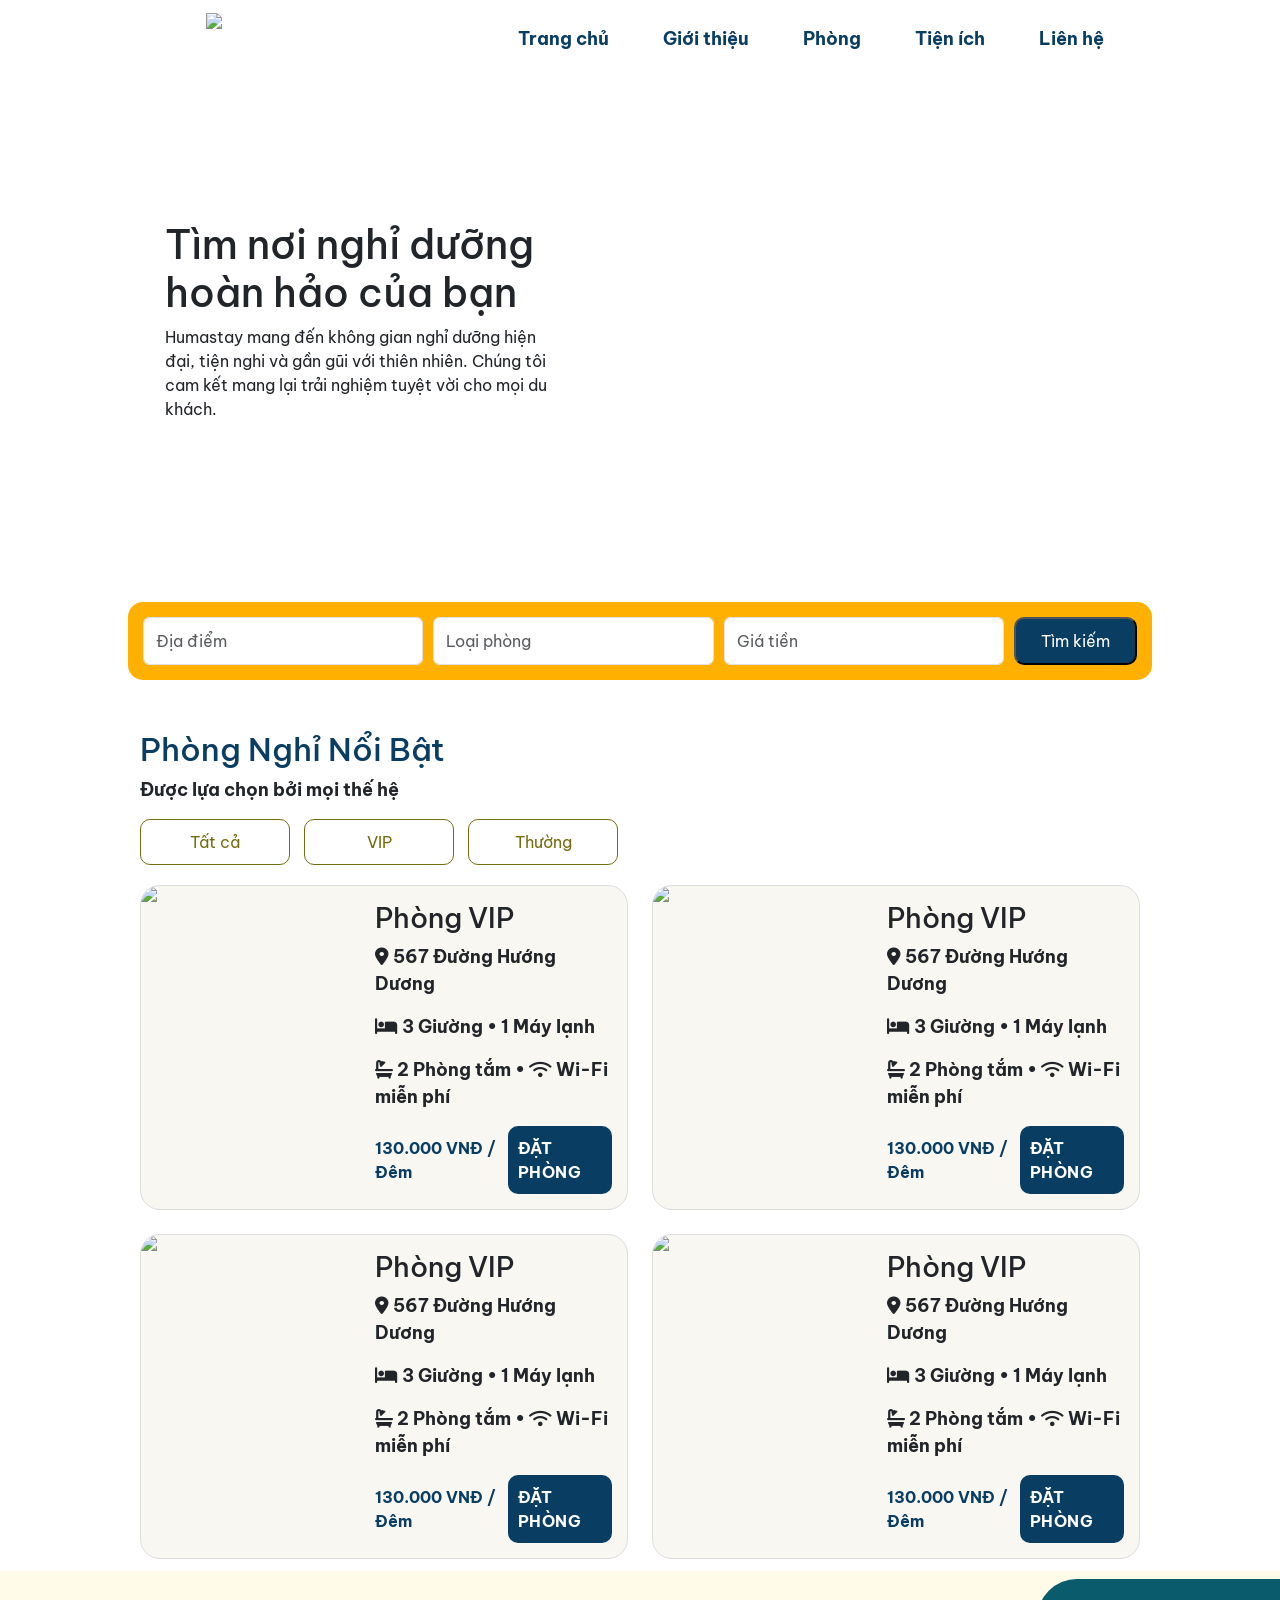
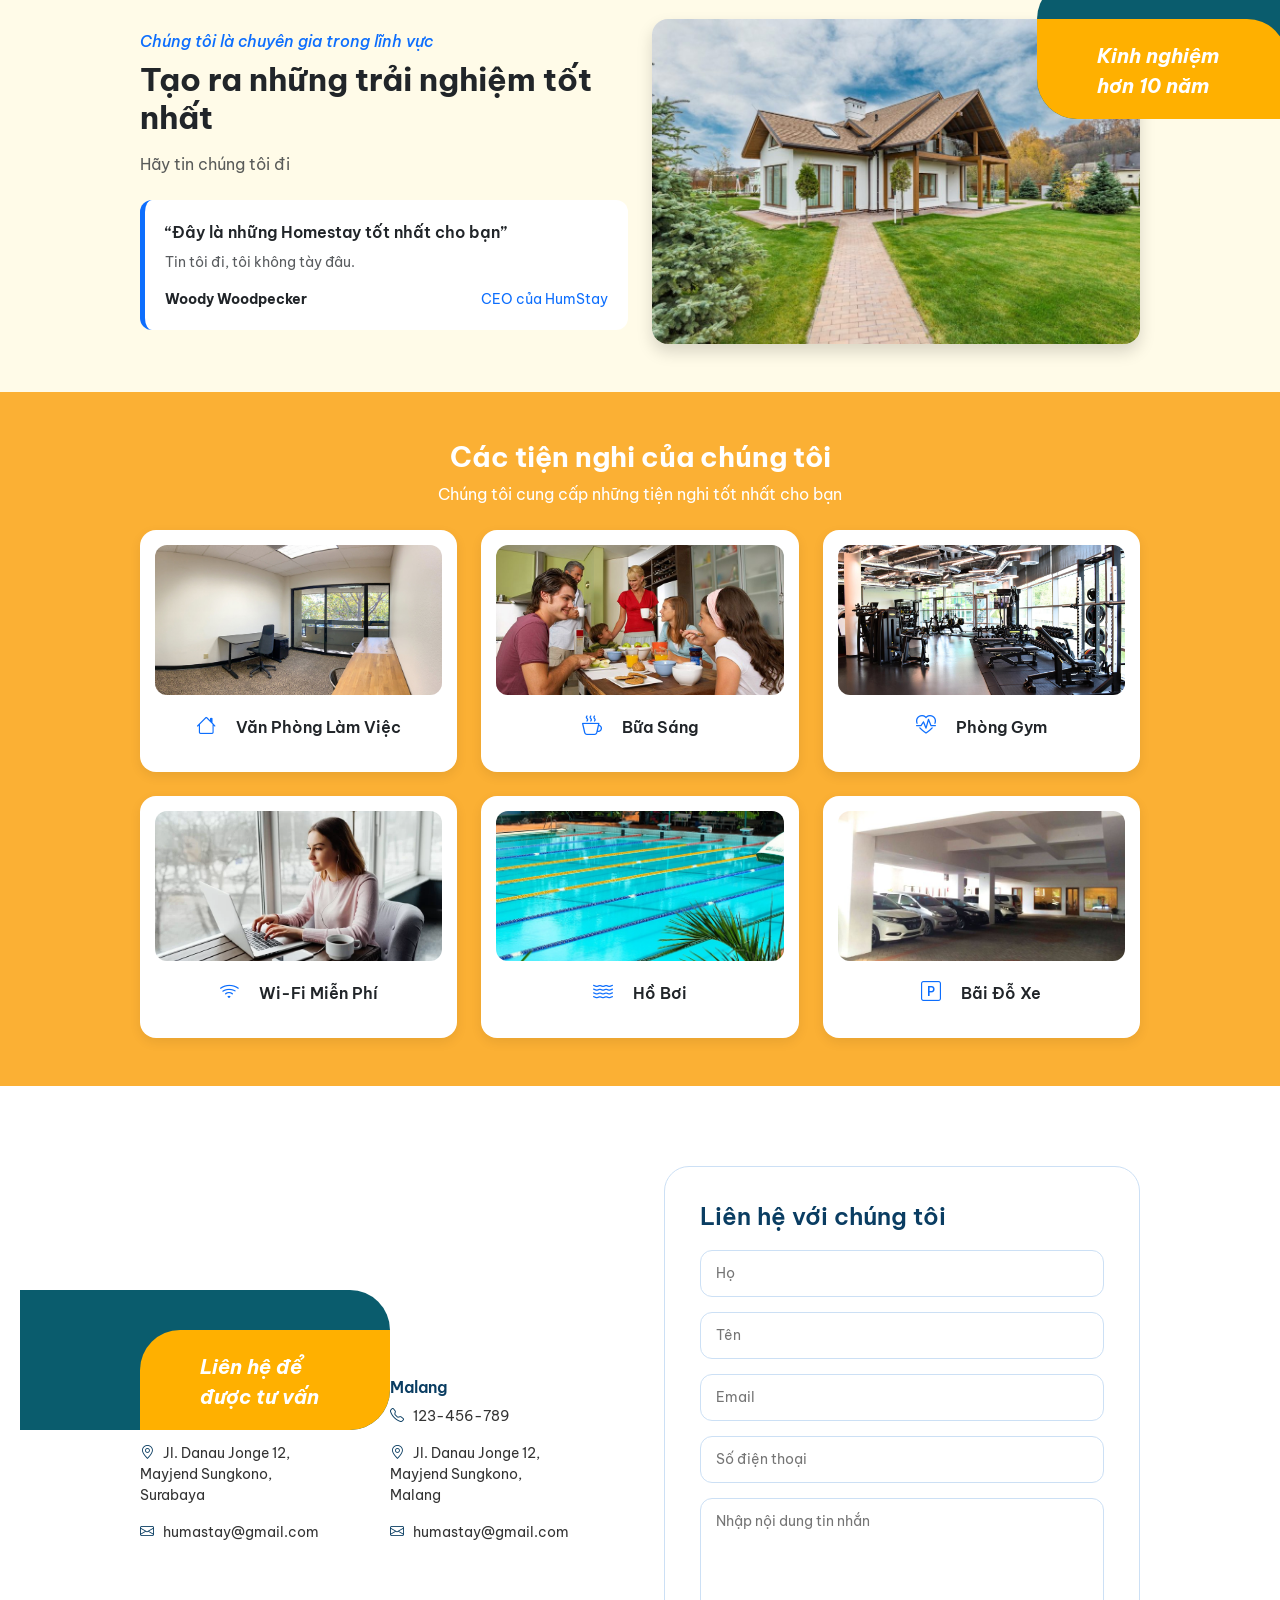
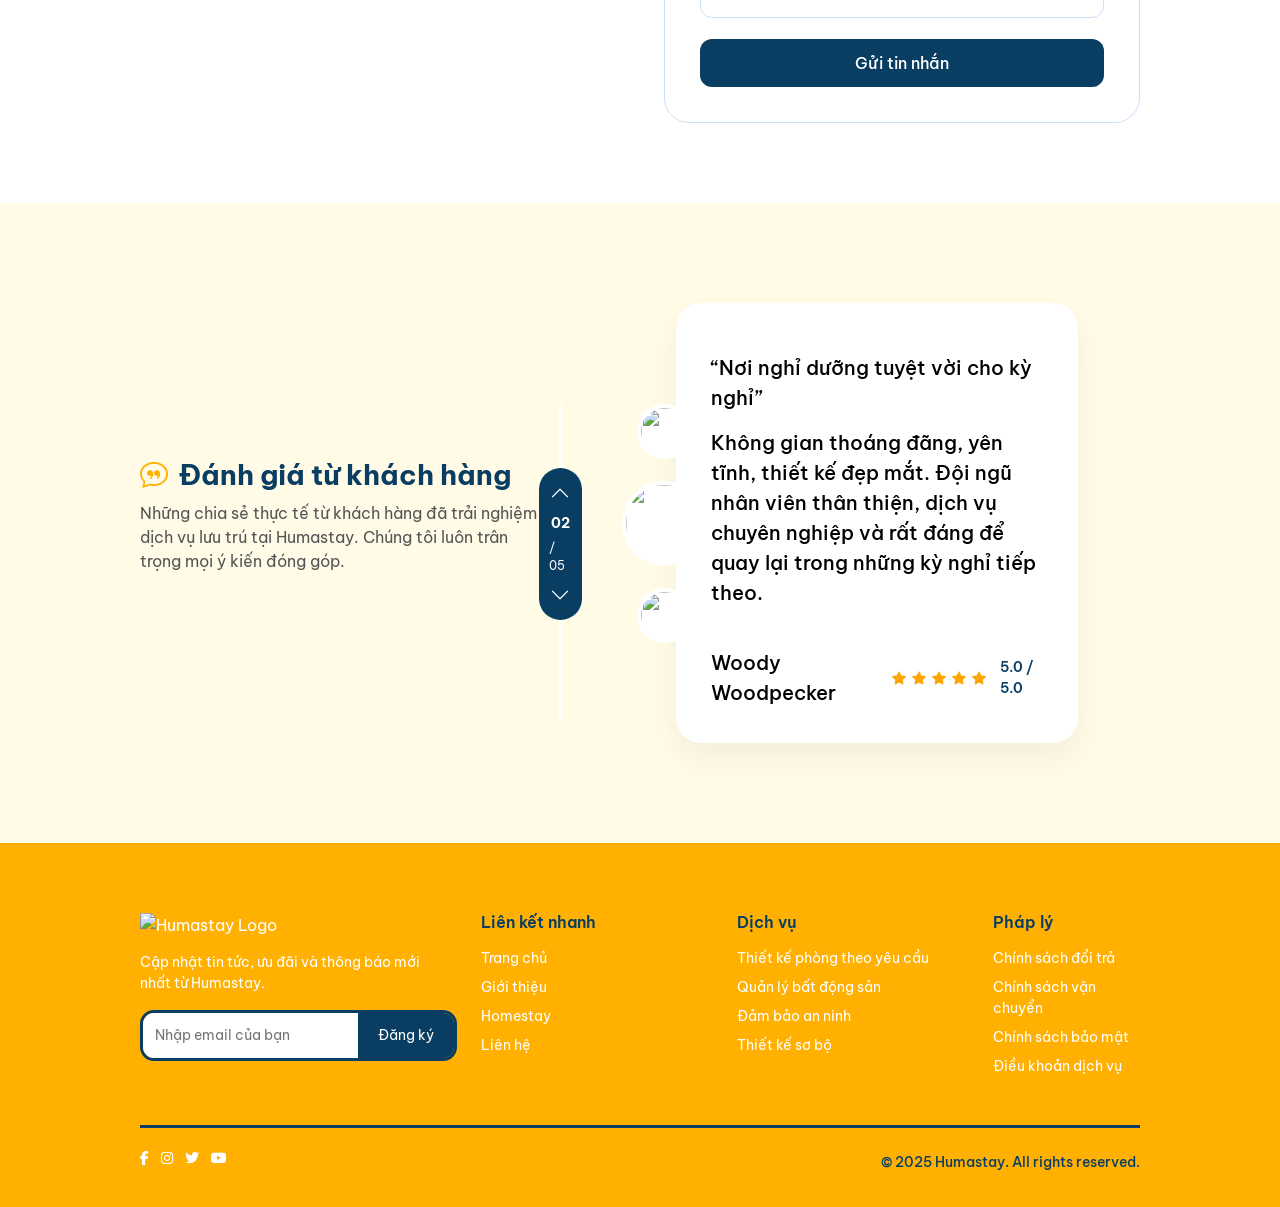
==== index.html @ bc32ffc6 "push" ====
<!DOCTYPE html>
<html lang="en">
<head>
    <meta charset="UTF-8">
    <meta name="viewport" content="width=device-width, initial-scale=1.0">
    <link rel="stylesheet" href="../CSS/bootstrap.min.css">
    <link rel="stylesheet" href="../CSS/style.css">
    <link rel="preconnect" href="https://fonts.googleapis.com">
    <link rel="preconnect" href="https://fonts.gstatic.com" crossorigin>
    <link href="https://fonts.googleapis.com/css2?family=Be+Vietnam+Pro:ital,wght@0,100;0,200;0,300;0,400;0,500;0,600;0,700;0,800;0,900;1,100;1,200;1,300;1,400;1,500;1,600;1,700;1,800;1,900&display=swap" rel="stylesheet">
    <link href="https://cdn.jsdelivr.net/npm/bootstrap-icons/font/bootstrap-icons.css" rel="stylesheet">
    <link rel="stylesheet" href="https://cdnjs.cloudflare.com/ajax/libs/font-awesome/6.5.1/css/all.min.css">
    <title>Humastay</title>
</head>
<body>
        <div class="container-fluid p-0">

        <header class="head">

            <nav class="navbar navbar-expand-lg custom-navbar">
                <div class="container px-5">
                    <a class="navbar-brand d-flex align-items-center gap-2" href="#">
                        <img src="../img/Logo.png" height="50">
                        <span class="brand-text fw-bold text-primary"></span>
                    </a>

                    <button class="navbar-toggler" data-bs-toggle="collapse" data-bs-target="#menu">
                        <span class="navbar-toggler-icon"></span>
                    </button>

                    <div class="collapse navbar-collapse justify-content-end" id="menu">
                        <ul class="navbar-nav gap-4">
                            <li><a href="">Trang chủ</a></li>
                            <li><a href="../HTML/gioithieu.html">Giới thiệu</a></li>
                            <li><a href="../HTML/Phong.html">Phòng</a></li>
                            <li><a href="../HTML/facilities.html">Tiện ích</a></li>
                            <li><a href="../HTML/lienhe.html">Liên hệ</a></li>
                        </ul>
                    </div>
                </div>
            </nav>

            <div class="container header-content">
                <div class="header-box">
                    <h1>Tìm nơi nghỉ dưỡng hoàn hảo của bạn</h1>
                    <p>
                        Humastay mang đến không gian nghỉ dưỡng hiện đại, tiện nghi và gần gũi với thiên nhiên.
                        Chúng tôi cam kết mang lại trải nghiệm tuyệt vời cho mọi du khách.
                    </p>
                </div>
            </div>
            <div class="searchwrapper">
                <div class="searchbar">
                    <input type="text" placeholder="Địa điểm" class="form-control">
                    <input type="text" placeholder="Loại phòng" class="form-control">
                    <input type="text" placeholder="Giá tiền" class="form-control">
                    <button class="btn-search">Tìm kiếm</button>
                </div>
            </div>

        </header>
        <section class="hitsroom container">

            <h2>Phòng Nghỉ Nổi Bật</h2>
            <p>Được lựa chọn bởi mọi thế hệ</p>

            <div class="roomfilter">
                <a class="active" href="#">Tất cả</a>
                <a href="#">VIP</a>
                <a href="#">Thường</a>
            </div>

            <div class="row g-4">

                <div class="col-md-6">
                    <div class="roomcard">
                        <img src="../img/phong.jpg">
                        <div class="roominfo">
                            <h3>Phòng VIP</h3>
                            <p><i class="fa-solid fa-location-dot"></i> 567 Đường Hướng Dương</p>
                            <p><i class="fa-solid fa-bed"></i> 3 Giường • 1 Máy lạnh</p>
                            <p><i class="fa-solid fa-bath"></i> 2 Phòng tắm • <i class="fa-solid fa-wifi"></i> Wi-Fi miễn phí</p>
                            <div class="price-row">
                                <span class="room-price">130.000 VNĐ / Đêm</span>
                                <a href="./HTML/login.html" class="book-text">ĐẶT PHÒNG</a>
                            </div>
                        </div>
                    </div>
                </div>
                <div class="col-md-6">
                    <div class="roomcard">
                        <img src="../img/phong.jpg">
                        <div class="roominfo">
                            <h3>Phòng VIP</h3>
                            <p><i class="fa-solid fa-location-dot"></i> 567 Đường Hướng Dương</p>
                            <p><i class="fa-solid fa-bed"></i> 3 Giường • 1 Máy lạnh</p>
                            <p><i class="fa-solid fa-bath"></i> 2 Phòng tắm • <i class="fa-solid fa-wifi"></i> Wi-Fi miễn phí</p>
                            <div class="price-row">
                                <span class="room-price">130.000 VNĐ / Đêm</span>
                                <a href="./HTML/login.html" class="book-text">ĐẶT PHÒNG</a>
                            </div>
                        </div>
                    </div>
                </div>
                <div class="col-md-6">
                    <div class="roomcard">
                        <img src="../img/phong.jpg">
                        <div class="roominfo">
                            <h3>Phòng VIP</h3>
                            <p><i class="fa-solid fa-location-dot"></i> 567 Đường Hướng Dương</p>
                            <p><i class="fa-solid fa-bed"></i> 3 Giường • 1 Máy lạnh</p>
                            <p><i class="fa-solid fa-bath"></i> 2 Phòng tắm • <i class="fa-solid fa-wifi"></i> Wi-Fi miễn phí</p>
                            <div class="price-row">
                                <span class="room-price">130.000 VNĐ / Đêm</span>
                                <a href="./HTML/login.html" class="book-text">ĐẶT PHÒNG</a>
                            </div>
                        </div>
                    </div>
                </div>
                <div class="col-md-6">
                    <div class="roomcard">
                        <img src="../img/phong.jpg">
                        <div class="roominfo">
                            <h3>Phòng VIP</h3>
                            <p><i class="fa-solid fa-location-dot"></i> 567 Đường Hướng Dương</p>
                            <p><i class="fa-solid fa-bed"></i> 3 Giường • 1 Máy lạnh</p>
                            <p><i class="fa-solid fa-bath"></i> 2 Phòng tắm • <i class="fa-solid fa-wifi"></i> Wi-Fi miễn phí</p>
                            <div class="price-row">
                                <span class="room-price">130.000 VNĐ / Đêm</span>
                                <a href="./HTML/login.html" class="book-text">ĐẶT PHÒNG</a>
                            </div>
                        </div>
                    </div>
                </div>

            </div>
        </section>

    </div>

<section class="expert-section py-5">
    <div class="container">
        <div class="row align-items-center">

            <div class="col-lg-6">
                <h6 class="text-primary fst-italic">Chúng tôi là chuyên gia trong lĩnh vực</h6>
                <h2 class="fw-bold mb-3">Tạo ra những trải nghiệm tốt nhất</h2>
      <p class="text-muted">
Hãy tin chúng tôi đi      </p>

      <div class="quote-box mt-4">
        <p class="fw-semibold mb-2">“Đây là những Homestay tốt nhất cho bạn”</p>
        <p class="text-muted small">
Tin tôi đi, tôi không tày đâu.        </p>
        <div class="d-flex justify-content-between mt-3 small">
          <span class="fw-bold">Woody Woodpecker</span>
          <span class="text-primary">CEO của HumStay</span>
        </div>
      </div>
    </div>

    <div class="col-lg-6 position-relative mt-4 mt-lg-0">
        <div class="tag-wrap">
                            <div class="tag-back-right"></div>
                            <div class="tag-front-right">
                                Kinh nghiệm hơn 10 năm
                            </div>
                        </div>
      <img
        src="../IMG/expert_house.jpg"
        class="img-fluid rounded-4 shadow"
        alt="House"
      >
    </div>

  </div>
</section>

<section class="facilities-section py-5">
  <div class="container">
    <div class="text-center text-white mb-4">
      <h3 class="fw-bold">Các tiện nghi của chúng tôi</h3>
      <p class="mb-0">Chúng tôi cung cấp những tiện nghi tốt nhất cho bạn</p>
    </div>

    <div class="row g-4">
      
      <div class="col-md-4">
        <div class="facility-card">
          <img src="../IMG/private_office.jpg">
          <p class="mt-3 fw-semibold">
            <i class="bi bi-house facility-icon" style="margin-right: 16px;"></i>
            Văn Phòng Làm Việc
          </p>
        </div>
      </div>

      <div class="col-md-4">
        <div class="facility-card">
          <img src="../IMG/breakfast.jpg">
          <p class="mt-3 fw-semibold">
            <i class="bi bi-cup-hot facility-icon" style="margin-right: 16px;"></i>
            Bữa Sáng
          </p>
        </div>
      </div>

      <div class="col-md-4">
        <div class="facility-card">
          <img src="../IMG/gym.jpg">
          <p class="mt-3 fw-semibold">
            <i class="bi bi-heart-pulse facility-icon" style="margin-right: 16px;"></i>
            Phòng Gym
          </p>
        </div>
      </div>

      <div class="col-md-4">
        <div class="facility-card">
          <img src="../IMG/wifi.png">
          <p class="mt-3 fw-semibold">
            <i class="bi bi-wifi facility-icon" style="margin-right: 16px;"></i>
            Wi-Fi Miễn Phí
          </p>
        </div>
      </div>

      <div class="col-md-4">
        <div class="facility-card">
          <img src="../IMG/swimming_pool.jpg">
          <p class="mt-3 fw-semibold">
            <i class="bi bi-water facility-icon" style="margin-right: 16px;"></i>
            Hồ Bơi
          </p>
        </div>
      </div>

      <div class="col-md-4">
        <div class="facility-card">
          <img src="../IMG/parking_area.jpg">
          <p class="mt-3 fw-semibold">
            <i class="bi bi-p-square facility-icon" style="margin-right: 16px;"></i>
            Bãi Đỗ Xe
          </p>
        </div>
      </div>

    </div>
  </div>
</section>

    <section class="contact">
        <div class="container">
            <div class="row g-5 align-items-center">

                <div class="col-md-6">
                    <div class="img-box">
                        <div class="tag-wrap">
                            <div class="tag-back-left"></div>
                            <div class="tag-front-left">
                                Liên hệ để được tư vấn
                            </div>
                        </div>

                        <img src="../img/homestay.jpg">
                    </div>

                    <div class="row mt-4 info">
                        <div class="col-6">
                            <h6>Surabaya</h6>
                            <p><i class="bi bi-telephone"></i> 123-456-789</p>
                            <p>
                                <i class="bi bi-geo-alt"></i>
                                Jl. Danau Jonge 12,<br>
                                Mayjend Sungkono,<br>
                                Surabaya
                            </p>
                            <p><i class="bi bi-envelope"></i> humastay@gmail.com</p>
                        </div>

                        <div class="col-6">
                            <h6>Malang</h6>
                            <p><i class="bi bi-telephone"></i> 123-456-789</p>
                            <p>
                                <i class="bi bi-geo-alt"></i>
                                Jl. Danau Jonge 12,<br>
                                Mayjend Sungkono,<br>
                                Malang
                            </p>
                            <p><i class="bi bi-envelope"></i> humastay@gmail.com</p>
                        </div>
                    </div>
                </div>

                <div class="col-md-6">
                    <div class="form-box">
                        <h4>Liên hệ với chúng tôi</h4>
                        <input type="text" placeholder="Họ">
                        <input type="text" placeholder="Tên">
                        <input type="email" placeholder="Email">
                        <input type="text" placeholder="Số điện thoại">
                        <textarea placeholder="Nhập nội dung tin nhắn"></textarea>
                        <button>Gửi tin nhắn</button>
                    </div>
                </div>

            </div>
        </div>
    </section>

    <section class="review-sec">
        <div class="container">
            <div class="row align-items-center">

                <div class="col-md-5">
                    <h3><i class="bi bi-chat-quote"></i> Đánh giá từ khách hàng</h3>
                    <p>
                        Những chia sẻ thực tế từ khách hàng đã trải nghiệm dịch vụ lưu trú
                        tại Humastay. Chúng tôi luôn trân trọng mọi ý kiến đóng góp.
                    </p>
                </div>

                <div class="col-md-auto d-flex justify-content-center">
                    <div class="image-group">

                        <div class="review-nav">
                            <i class="bi bi-chevron-up"></i>
                            <span>02</span>
                            <small>/ 05</small>
                            <i class="bi bi-chevron-down"></i>
                        </div>

                        <img src="../img/face1.png" class="img-small">
                        <img src="../img/face2.png" class="img-big">
                        <img src="../img/face3.png" class="img-small">
                    </div>
                </div>

                <div class="col-md-5">
                    <div class="review-box">
                        <p>“Nơi nghỉ dưỡng tuyệt vời cho kỳ nghỉ”</p>
                        <p>
                            Không gian thoáng đãng, yên tĩnh, thiết kế đẹp mắt.
                            Đội ngũ nhân viên thân thiện, dịch vụ chuyên nghiệp
                            và rất đáng để quay lại trong những kỳ nghỉ tiếp theo.
                        </p>
                        <div class="review-user">
                            <span class="name">Woody Woodpecker</span>

                            <div class="stars">
                                <i class="bi bi-star-fill"></i>
                                <i class="bi bi-star-fill"></i>
                                <i class="bi bi-star-fill"></i>
                                <i class="bi bi-star-fill"></i>
                                <i class="bi bi-star-fill"></i>
                                <span>5.0 / 5.0</span>
                            </div>
                        </div>

                    </div>
                </div>

            </div>
        </div>
    </section>

    <footer class="footer">
        <div class="container">
            <div class="row">

                <div class="col-md-4">
                    <img src="../img/Logo.png" alt="Humastay Logo">
                    <p>
                        Cập nhật tin tức, ưu đãi và thông báo mới nhất từ Humastay.
                    </p>

                    <div class="sub">
                        <input type="email" placeholder="Nhập email của bạn">
                        <button>Đăng ký</button>
                    </div>

                </div>

                <div class="col-md-3">
                    <h6>Liên kết nhanh</h6>
                    <a href="#">Trang chủ</a>
                    <a href="#">Giới thiệu</a>
                    <a href="#">Homestay</a>
                    <a href="#">Liên hệ</a>
                </div>

                <div class="col-md-3">
                    <h6>Dịch vụ</h6>
                    <a href="#">Thiết kế phòng theo yêu cầu</a>
                    <a href="#">Quản lý bất động sản</a>
                    <a href="#">Đảm bảo an ninh</a>
                    <a href="#">Thiết kế sơ bộ</a>
                </div>

                <div class="col-md-2">
                    <h6>Pháp lý</h6>
                    <a href="#">Chính sách đổi trả</a>
                    <a href="#">Chính sách vận chuyển</a>
                    <a href="#">Chính sách bảo mật</a>
                    <a href="#">Điều khoản dịch vụ</a>
                </div>
            </div>

            <div class="footer-bottom">
                <div class="app">
                    <a href="#"><i class="fa-brands fa-facebook-f"></i></a>
                    <a href="#"><i class="fa-brands fa-instagram"></i></a>
                    <a href="#"><i class="fa-brands fa-twitter"></i></a>
                    <a href="#"><i class="fa-brands fa-youtube"></i></a>
                </div>
                <div class="copy">
                    © 2025 Humastay. All rights reserved.
                </div>
            </div>
        </div>
    </footer>


    <script src="../js/bootstrap.bundle.min.js"></script>
</body>
</html>
---- CSS/style.css ----
* {
  box-sizing: border-box;
  font-family: "Be Vietnam Pro", sans-serif;
}

body {
  margin: 0;
  padding: 0;
}

.container {
  width: 80% !important;
  margin: auto;
}

.head {
  background-image: url("../img/homestay.jpg");
  background-size: cover;
  background-position: center;
  height: 650px;
  position: relative;
}

.custom-navbar {
  background: rgba(255, 255, 255, 0.7);
}

.custom-navbar a {
  text-decoration: none;
  color: #0a3d62;
  font-weight: bold;
  padding-left: 30px;
  font-size: large;
}

.header-content {
  margin-top: 120px;
}

.header-box {
  background: rgba(255, 255, 255, 0.6);
  padding: 25px;
  border-radius: 20px;
  width: 45%;
}

.searchwrapper {
  position: absolute;
  bottom: -30px;
  width: 100%;
  text-align: center;
}

.searchbar {
  display: inline-flex;
  gap: 10px;
  background: #ffb000;
  padding: 15px;
  border-radius: 15px;
  width: 80%;
}

.btn-search {
  background: #0a3d62;
  color: white;
  border-radius: 10px;
  padding: 10px;
  width: 400px;
}

.hitsroom {
  margin-top: 80px;
}

.hitsroom h2 {
  color: #0a3d62;
}

.hitsroom p {
  font-weight: bold;
  font-size: large;
}

.roomfilter a {
  display: inline-block;
  padding: 10px 25px;
  border-radius: 10px;
  text-decoration: none;
  margin-right: 10px;
  border: 1.5px solid #746d0f;
  color: #746d0f;
  margin-bottom: 20px;
  width: 150px;
  text-align: center;
}

.roomcard {
  display: flex;
  border: 1px solid #ddd;
  border-radius: 20px;
  overflow: hidden;
  background: #f9f7f2;
}

.roomcard img {
  width: 45%;
  object-fit: cover;
}

.roominfo {
  padding: 15px;
  width: 55%;
}

.price-row {
  display: flex;
  justify-content: space-between;
  align-items: center;
  margin-top: 12px;
}

.room-price {
  font-weight: 700;
  color: #0a3d62;
}

.book-text {
  text-decoration: none;
  color: white;
  font-weight: 700;
  letter-spacing: 0.5px;
  background-color: #0a3d62;
  border-radius: 10px;
  padding: 10px;
}

.contact {
  padding: 80px 0;
  background: #fff;
}

.img-box {
  position: relative;
}

.img-box img {
  width: 100%;
  border-radius: 25px;
  position: relative;
  z-index: 1;
}

.img-box {
  position: relative;
}

.tag-wrap {
  position: absolute;
  z-index: 3;
}

.tag-back-left {
  position: absolute;
  top: -40px;
  left: -120px;
  width: 370px;
  height: 140px;
  background: #0a5c6d;
  border-radius: 0 40px 40px 0;
  z-index: 1;
}

.tag-back-right {
  position: absolute;
  top: -40px;
  left: 385px;
  width: 325px;
  height: 140px;
  background: #0a5c6d;
  border-radius: 40px 0 0 40px;
  z-index: 1;
}

.tag-front-left {
  color: white;
  padding: 22px 60px;
  font-size: 20px;
  font-weight: 700;
  font-style: italic;
  width: 250px;
  height: 100px;
  background: #ffb000;
  border-radius: 40px 0 40px 0;
  position: absolute;
  z-index: 1;
}

.tag-front-right {
  color: white;
  padding: 22px 60px;
  font-size: 20px;
  font-weight: 700;
  font-style: italic;
  width: 250px;
  height: 100px;
  background: #ffb000;
  left: 385px;
  border-radius: 0 40px 0 40px;
  position: absolute;
  z-index: 1;
}

.info h6 {
  color: #0a3d62;
  font-weight: 600;
}

.info p {
  font-size: 14px;
  color: #333;
}

.info i {
  color: #0a3d62;
  margin-right: 6px;
}

.form-box {
  background: white;
  border-radius: 25px;
  padding: 35px;
  border: 1px solid #cce0f5;
}

.form-box h4 {
  color: #0a3d62;
  font-weight: 600;
  margin-bottom: 20px;
}

.form-box input,
.form-box textarea {
  width: 100%;
  padding: 12px 15px;
  margin-bottom: 15px;
  border-radius: 12px;
  border: 1px solid #cce0f5;
  font-size: 14px;
}

.form-box textarea {
  height: 120px;
  resize: none;
}

.form-box button {
  background: #0a3d62;
  color: white;
  border: none;
  padding: 12px;
  width: 100%;
  border-radius: 12px;
  font-weight: 500;
}

.review-sec {
  background: #fffbe6;
  padding: 100px 0;
}

.review-sec h3 {
  color: #0a3d62;
  font-weight: 700;
}

.review-sec p {
  color: #555;
  margin-top: 10px;
}

.image-group {
  position: relative;
  display: flex;
  flex-direction: column;
  align-items: center;
  gap: 22px;
  padding: 40px 0;
}

.image-group::before {
  content: "";
  position: absolute;
  width: 3px;
  height: 100%;
  background: white;
  left: 50%;
  transform: translateX(-50px);
}

.image-group img {
  border-radius: 50%;
  object-fit: cover;
  border: 4px solid white;
  background: white;
  z-index: 2;
  transform: translateX(55px);
}

.img-small {
  width: 55px;
  height: 55px;
}

.img-big {
  width: 85px;
  height: 85px;
}

.review-box {
  background: white;
  padding: 35px;
  border-radius: 25px;
  box-shadow: 0 15px 30px rgba(0, 0, 0, 0.05);
  font-weight: bold;
  color: black;
  font-size: 20px;
}

.review-sec h3 i {
  color: #ffb000;
  margin-right: 5px;
}

.review-box h5 {
  color: #0a3d62;
  font-weight: 600;
}

.review-box p {
  color: black;
  font-weight: 500;
  margin: 15px 0;
}

.review-user {
  display: flex;
  justify-content: space-between;
  align-items: center;
  margin-top: 40px;
}

.review-user .name {
  font-weight: 500;
  color: black;
}

.stars {
  margin-left: auto;
  color: orange;
  font-size: 14px;
  display: flex;
  align-items: center;
  gap: 6px;
}

.stars span {
  color: #0a3d62;
  margin-left: 8px;
  font-weight: 600;
}

.review-nav {
  position: absolute;
  left: 50%;
  top: 50%;
  transform: translate(-70px, -55px);
  z-index: 3;
  display: flex;
  flex-direction: column;
  align-items: center;
  gap: 5px;
  background: #0a3d62;
  color: white;
  padding: 10px 10px;
  border-radius: 30px;
  font-size: 20px;
}

.review-nav i {
  font-size: 20px;
}

.review-nav span {
  font-weight: 700;
  font-size: 14px;
}

.review-nav small {
  font-size: 12px;
}

.review-box {
  min-height: 300px;
}

.footer {
  background: #ffb000;
  padding: 70px 0 30px;
  color: white;
}

.footer img {
  width: 150px;
  margin-bottom: 15px;
}

.footer p {
  font-size: 14px;
  max-width: 300px;
}

.footer h6 {
  font-weight: 600;
  margin-bottom: 15px;
  color: #0a3d62;
}

.footer a {
  display: block;
  color: white;
  font-size: 14px;
  margin-bottom: 8px;
  text-decoration: none;
}

.sub {
  display: flex;
  margin-top: 15px;
  border: 3px solid #0a3d62;
  border-radius: 14px;
  overflow: hidden;
  width: 100%;
}

.sub input {
  flex: 1;
  padding: 12px;
  border: none;
  font-size: 14px;
  outline: none;
}

.sub button {
  border: none;
  background: #0a3d62;
  color: white;
  padding: 0 20px;
  font-size: 14px;
  cursor: pointer;
}

.footer-bottom {
  display: flex;
  justify-content: space-between;
  align-items: center;
  margin-top: 40px;
  padding-top: 20px;
  border-top: 3px solid #0a3d62;
}

.app {
  display: flex;
  gap: 12px;
}

.copy {
  text-align: right;
  color: #0a3d62;
  font-weight: 500;
  font-size: 14px;
}

.hero-badge {
  background-color: #fbb034;
  color: #003b4a;
  border-radius: 16px;
  padding: 15px 20px;
  font-size: 14px;
  font-weight: 600;
  position: absolute;
  top: 20px;
  right: 20px;
}

.quote-box {
  background: #fff;
  border-left: 5px solid #0d6efd;
  border-radius: 12px;
  padding: 20px;
}

.facilities-section {
  background-color: #fbb034;
}

.facility-card {
  background: #fff;
  border-radius: 16px;
  padding: 15px;
  text-align: center;
  box-shadow: 0 4px 12px rgba(0, 0, 0, 0.08);
}

.facility-card img {
  border-radius: 12px;
  height: 150px;
  object-fit: cover;
  width: 100%;
}

.facility-icon {
  font-size: 20px;
  color: #0d6efd;
}

.expert-section {
  background-color: #fffbe8;
  margin-top: 12px;
}
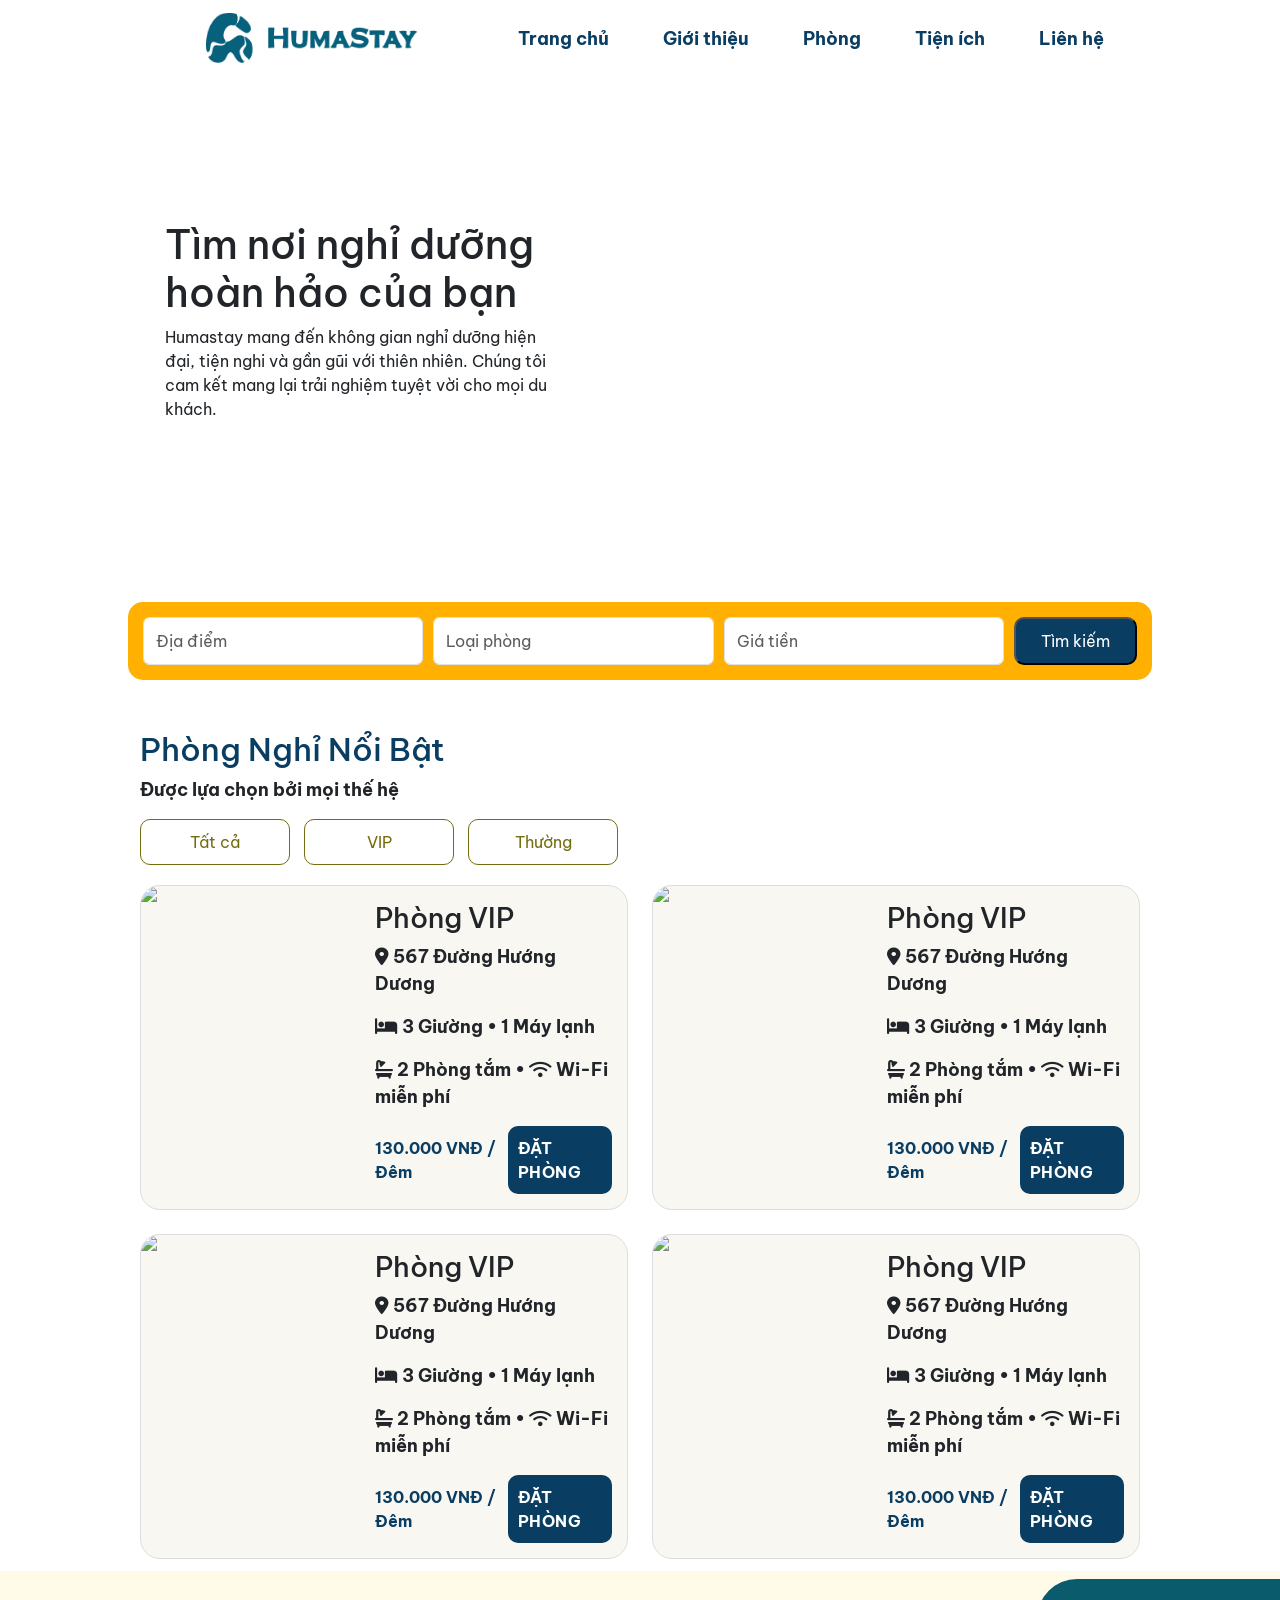
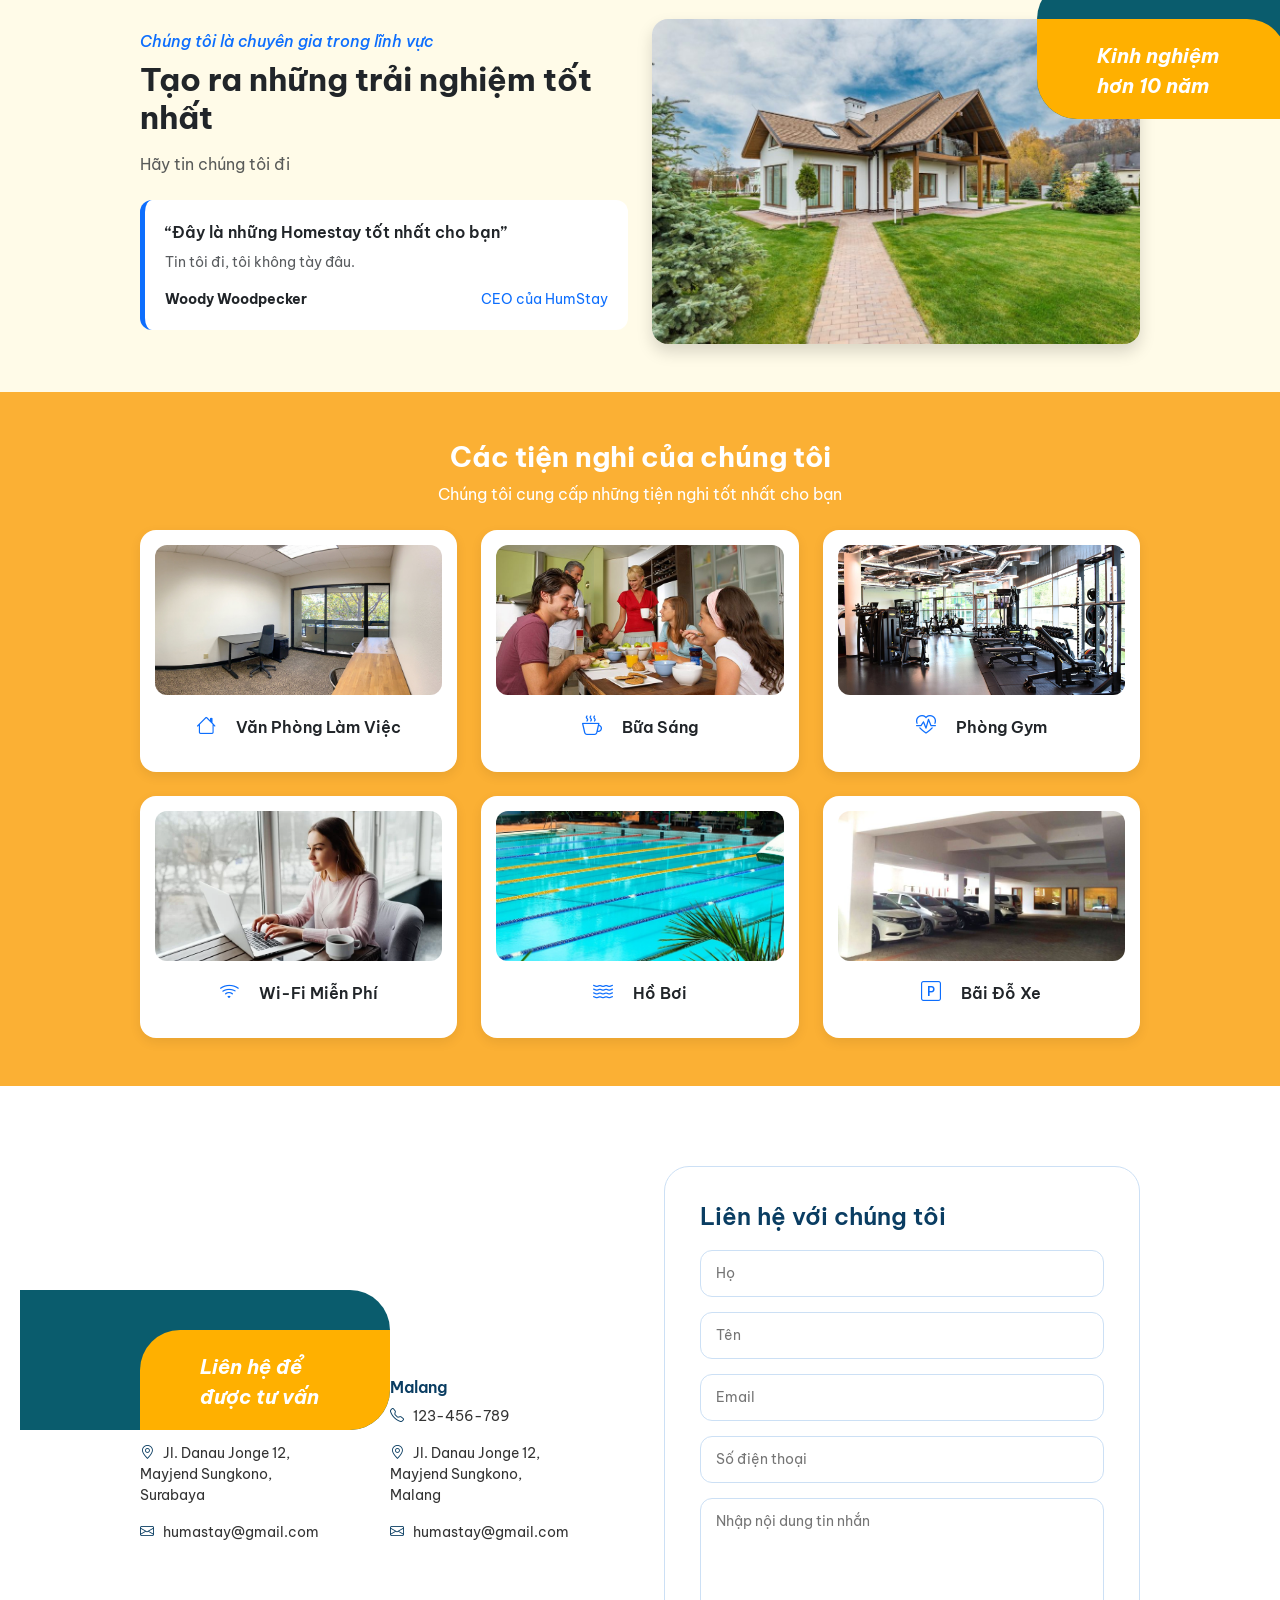
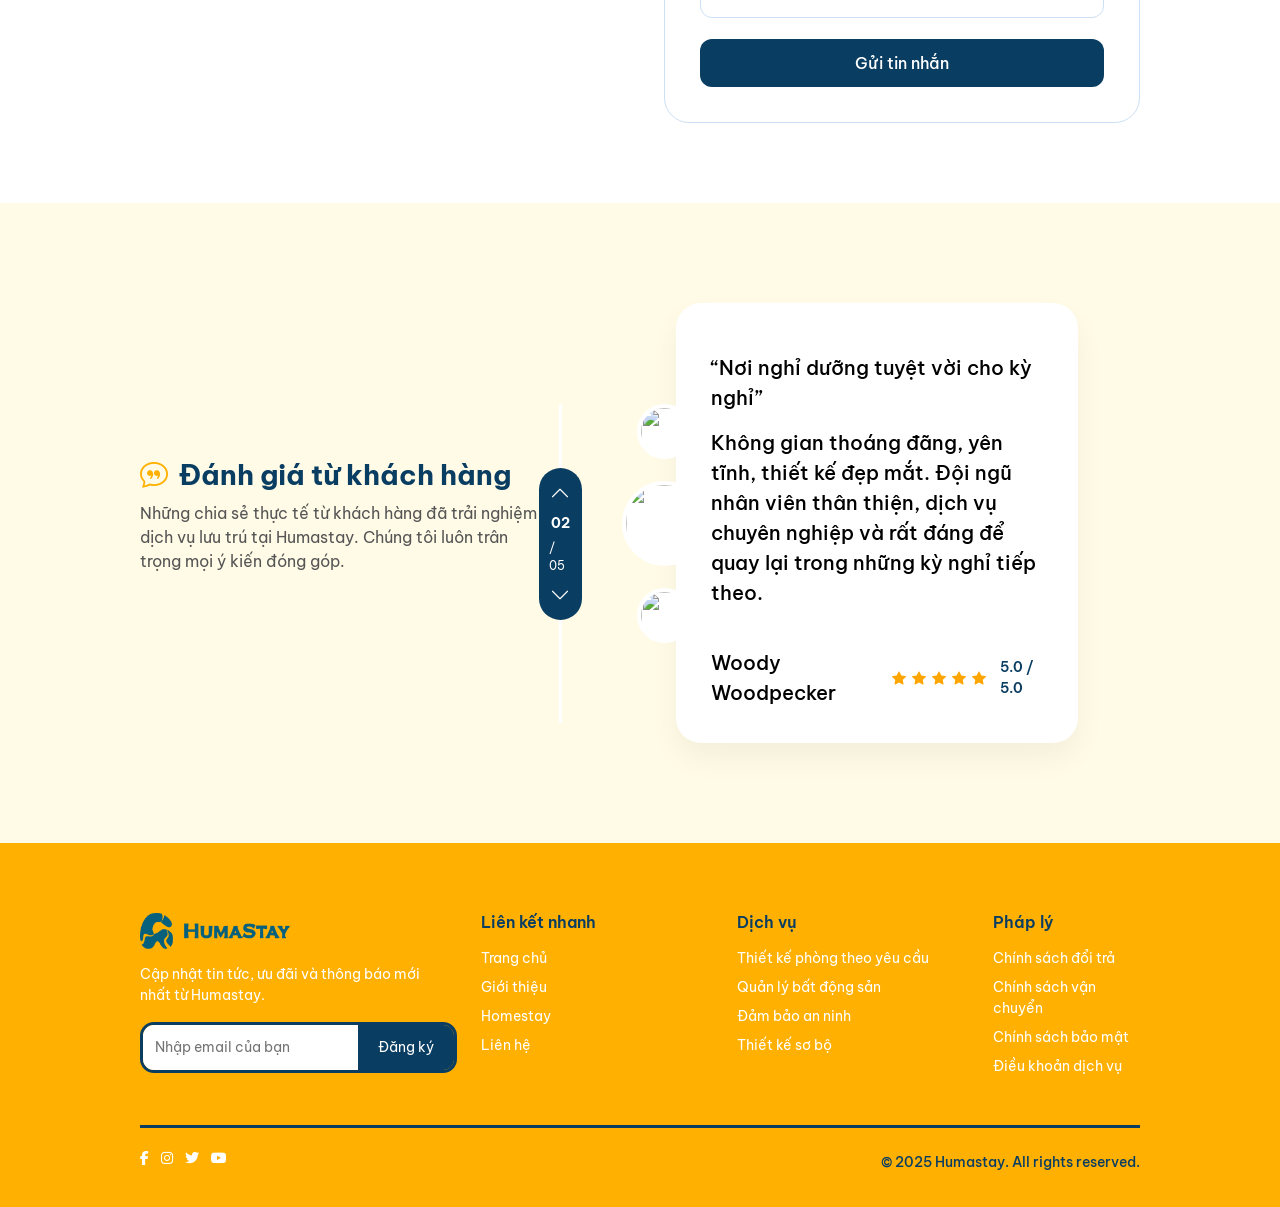
==== commit 038436a7: "third push" ====
--- a/index.html
+++ b/index.html
@@ -19,8 +19,8 @@
 
             <nav class="navbar navbar-expand-lg custom-navbar">
                 <div class="container px-5">
-                    <a class="navbar-brand d-flex align-items-center gap-2" href="#">
-                        <img src="../img/Logo.png" height="50">
+                    <a class="navbar-brand d-flex align-items-center gap-2" href="../index.html">
+                        <img src="../IMG/Logo.png" height="50">
                         <span class="brand-text fw-bold text-primary"></span>
                     </a>
 
@@ -369,7 +369,7 @@
             <div class="row">
 
                 <div class="col-md-4">
-                    <img src="../img/Logo.png" alt="Humastay Logo">
+                    <img src="../IMG/Logo.png" alt="Humastay Logo">
                     <p>
                         Cập nhật tin tức, ưu đãi và thông báo mới nhất từ Humastay.
                     </p>
@@ -383,10 +383,10 @@
 
                 <div class="col-md-3">
                     <h6>Liên kết nhanh</h6>
-                    <a href="#">Trang chủ</a>
-                    <a href="#">Giới thiệu</a>
-                    <a href="#">Homestay</a>
-                    <a href="#">Liên hệ</a>
+                    <a href="../index.html">Trang chủ</a>
+                    <a href="../HTML/gioithieu.html">Giới thiệu</a>
+                    <a href="../HTML/Phong.html">Homestay</a>
+                    <a href="../HTML/lienhe.html">Liên hệ</a>
                 </div>
 
                 <div class="col-md-3">
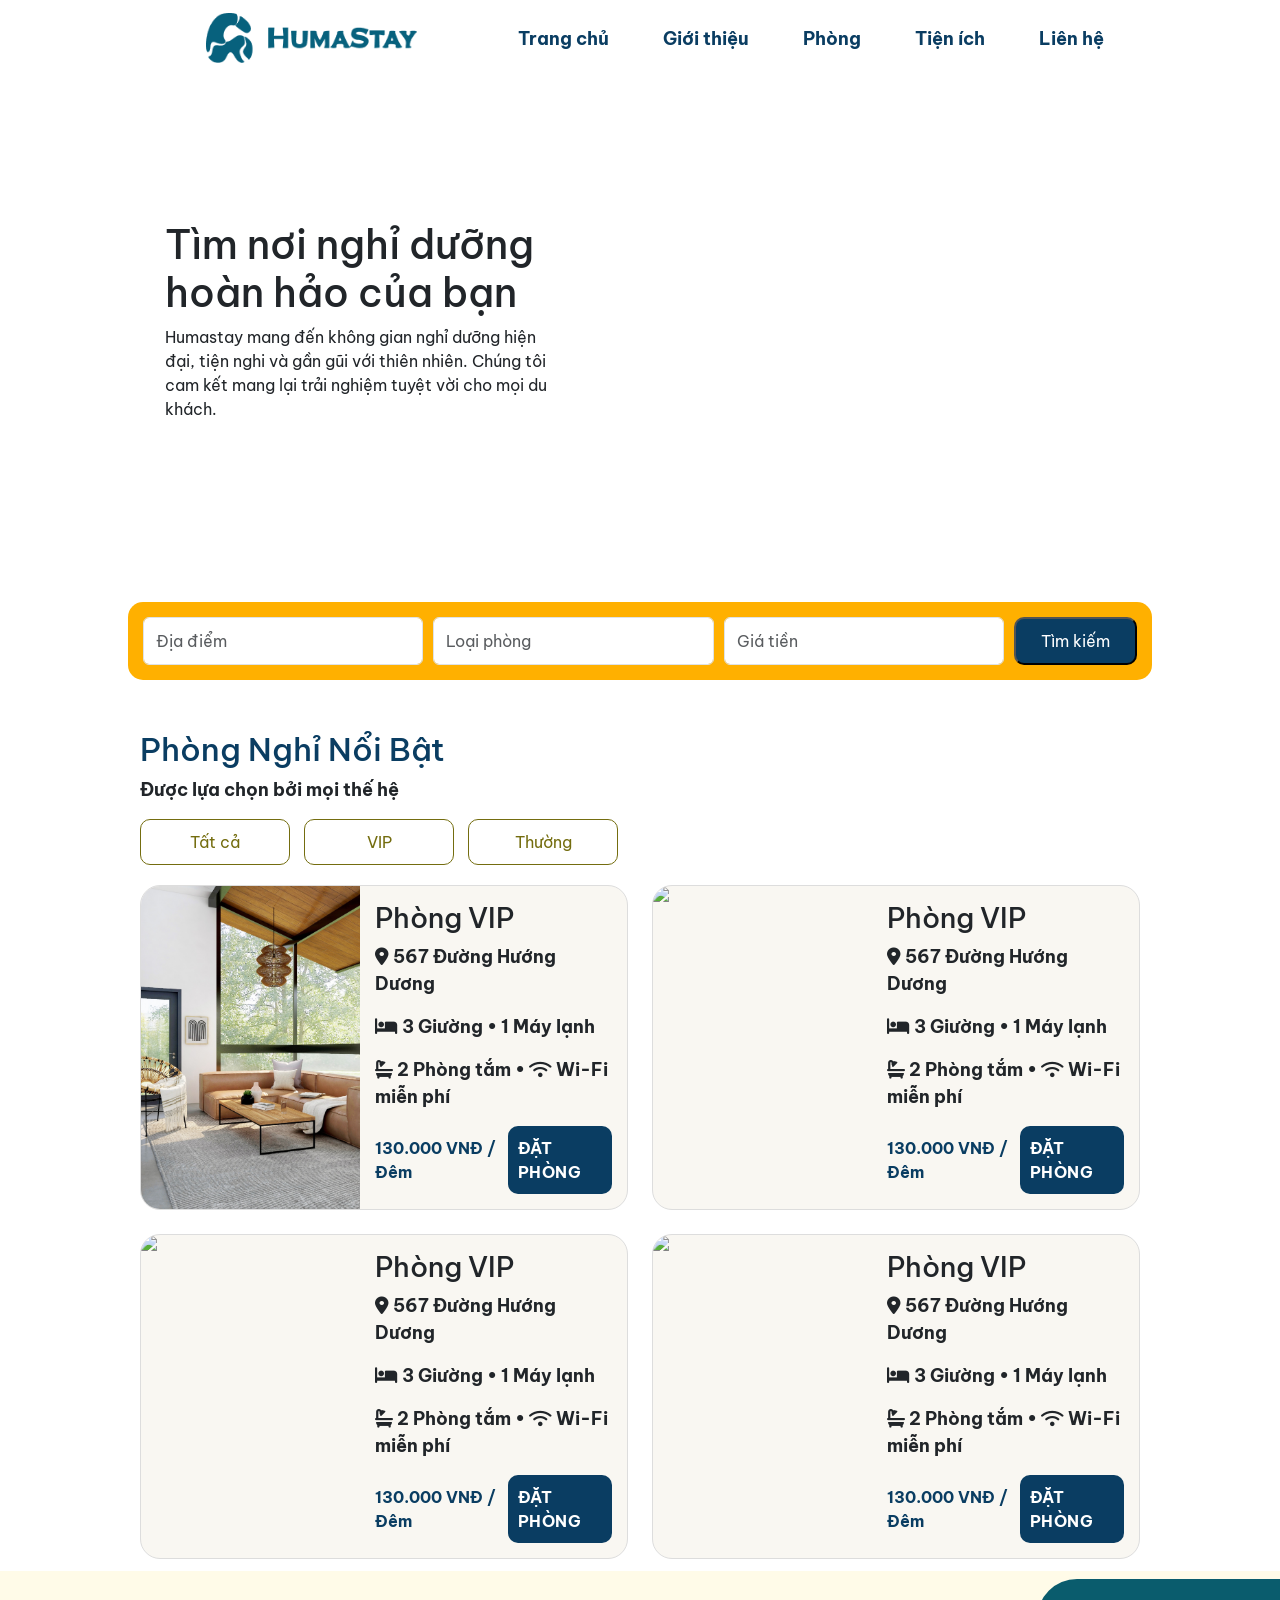
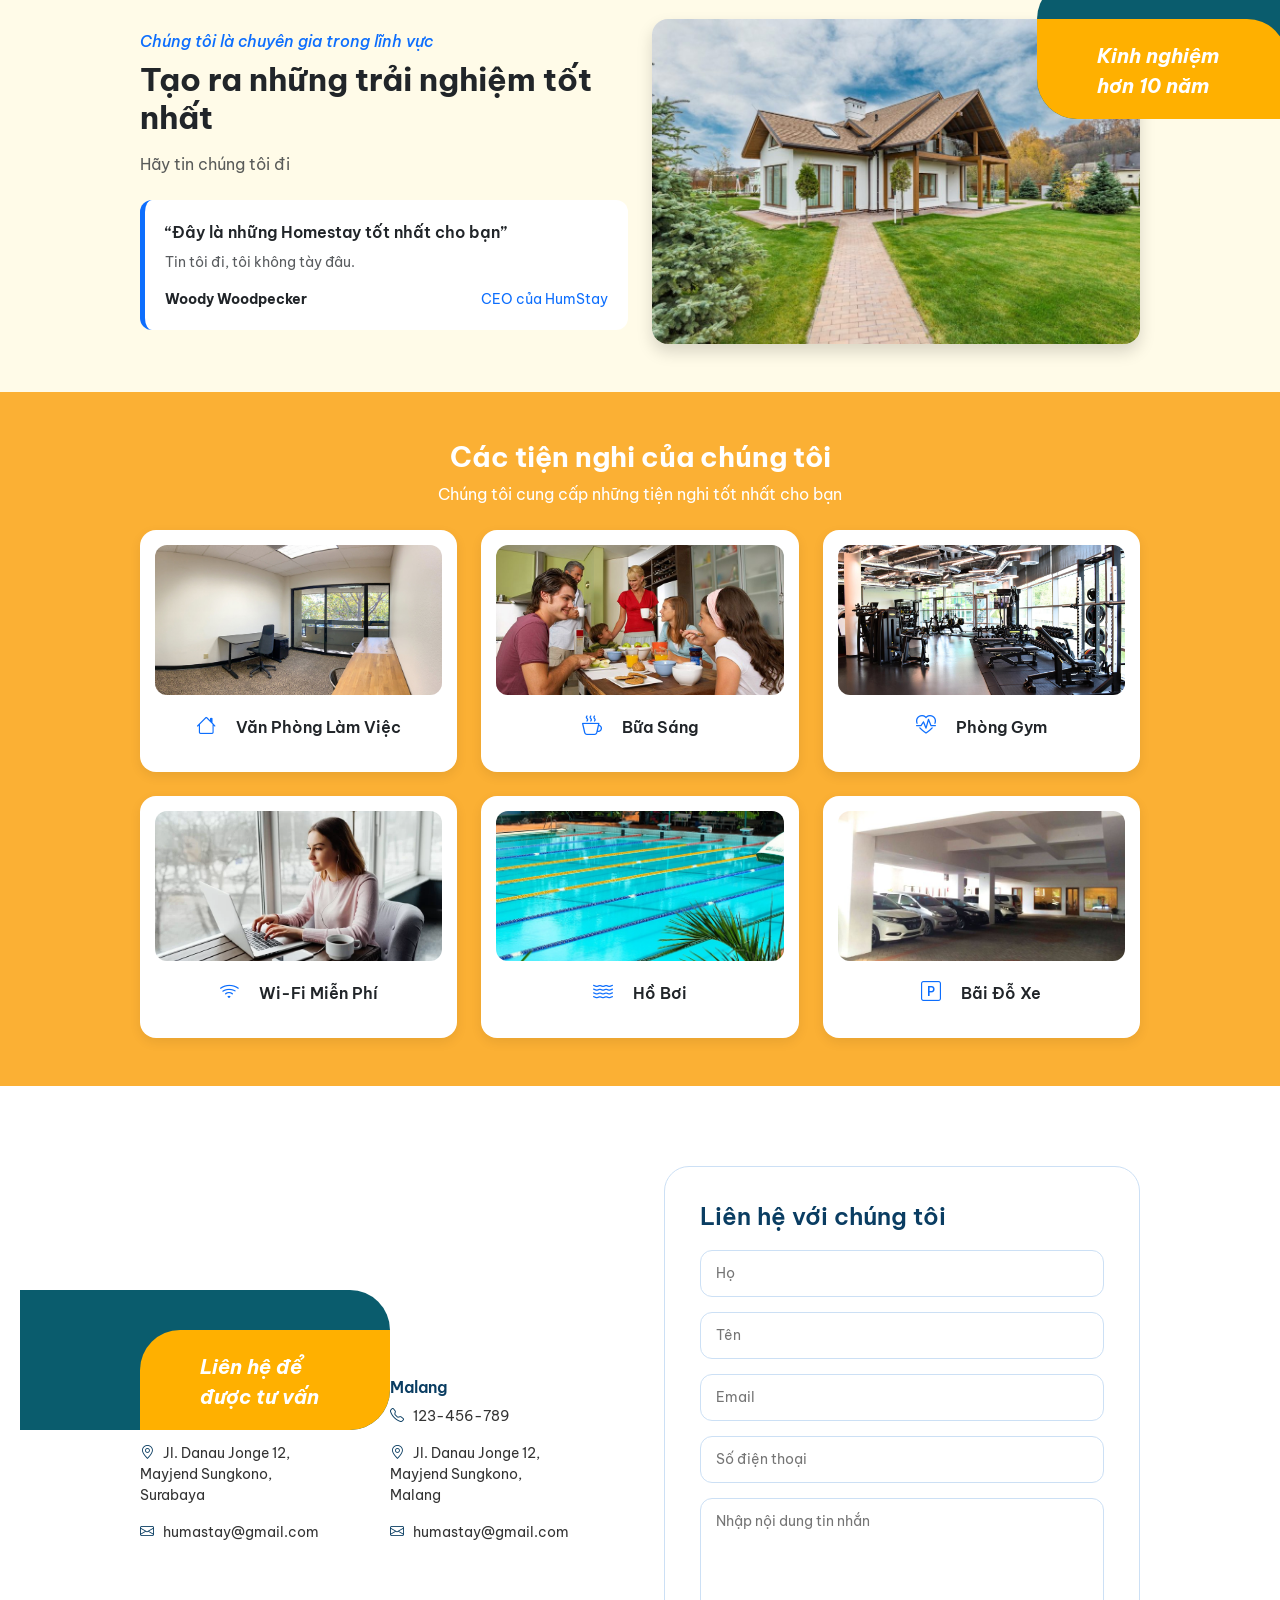
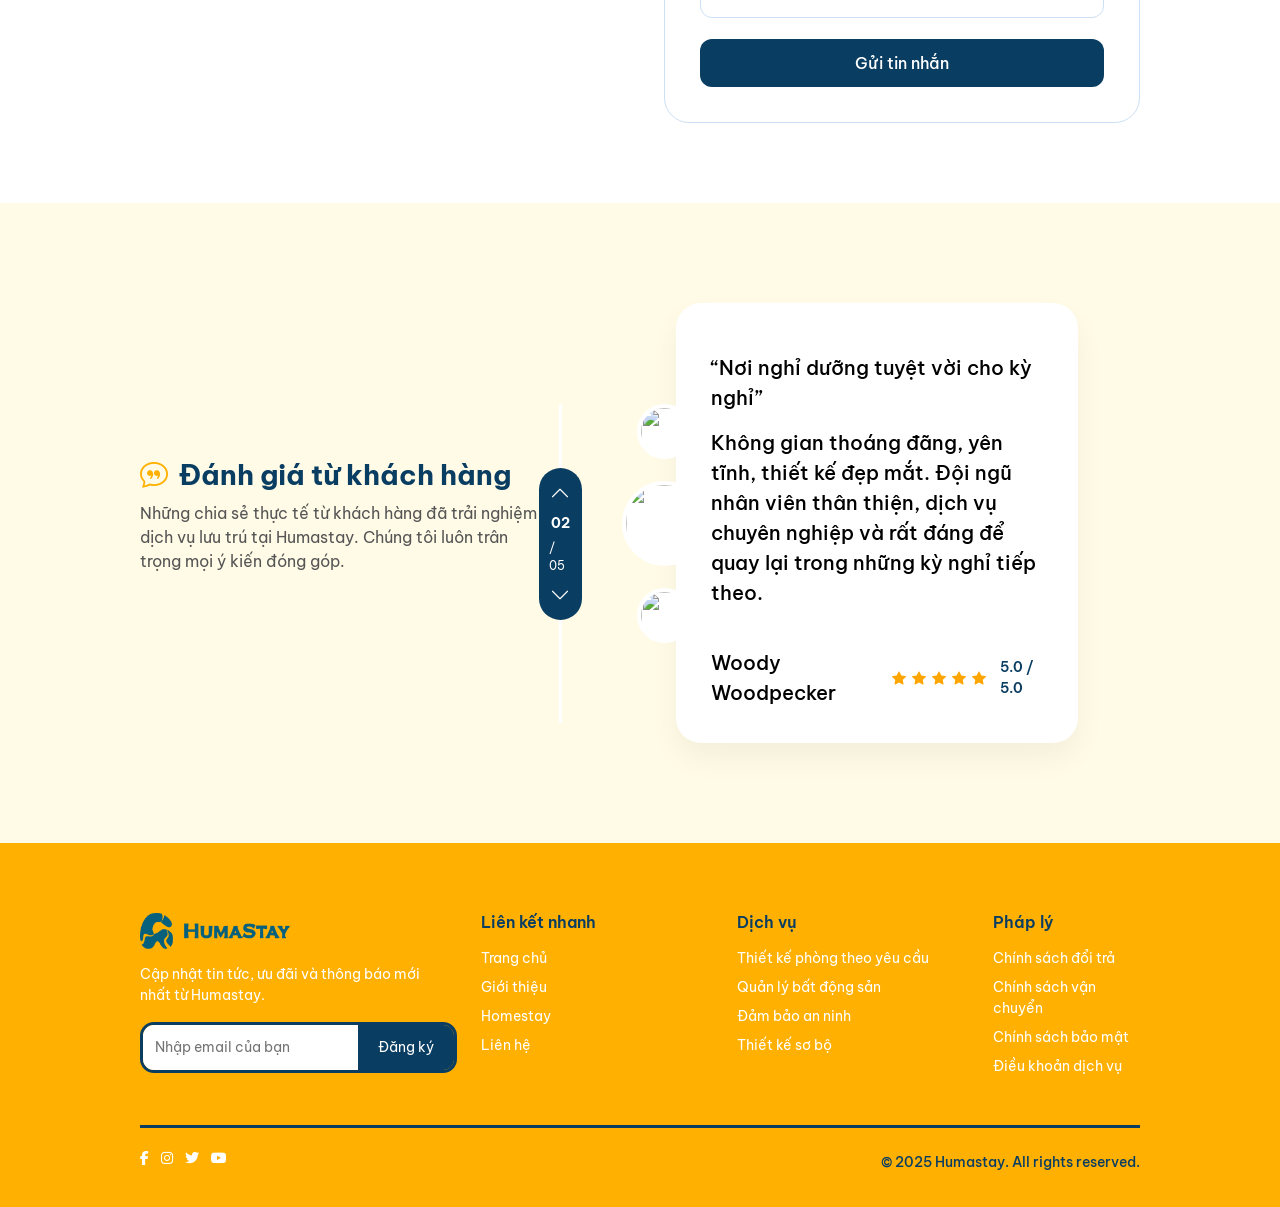
==== commit f35e60d5: "fourth push" ====
--- a/index.html
+++ b/index.html
@@ -74,7 +74,7 @@
 
                 <div class="col-md-6">
                     <div class="roomcard">
-                        <img src="../img/phong.jpg">
+                        <img src="../IMG/phong.jpg">
                         <div class="roominfo">
                             <h3>Phòng VIP</h3>
                             <p><i class="fa-solid fa-location-dot"></i> 567 Đường Hướng Dương</p>
@@ -89,7 +89,7 @@
                 </div>
                 <div class="col-md-6">
                     <div class="roomcard">
-                        <img src="../img/phong.jpg">
+                        <img src="..IMG/phong.jpg">
                         <div class="roominfo">
                             <h3>Phòng VIP</h3>
                             <p><i class="fa-solid fa-location-dot"></i> 567 Đường Hướng Dương</p>
@@ -104,7 +104,7 @@
                 </div>
                 <div class="col-md-6">
                     <div class="roomcard">
-                        <img src="../img/phong.jpg">
+                        <img src="..IMG/phong.jpg">
                         <div class="roominfo">
                             <h3>Phòng VIP</h3>
                             <p><i class="fa-solid fa-location-dot"></i> 567 Đường Hướng Dương</p>
@@ -119,7 +119,7 @@
                 </div>
                 <div class="col-md-6">
                     <div class="roomcard">
-                        <img src="../img/phong.jpg">
+                        <img src="..IMG/phong.jpg">
                         <div class="roominfo">
                             <h3>Phòng VIP</h3>
                             <p><i class="fa-solid fa-location-dot"></i> 567 Đường Hướng Dương</p>
@@ -262,7 +262,7 @@
                             </div>
                         </div>
 
-                        <img src="../img/homestay.jpg">
+                        <img src="..IMG/homestay.jpg">
                     </div>
 
                     <div class="row mt-4 info">
@@ -330,9 +330,9 @@
                             <i class="bi bi-chevron-down"></i>
                         </div>
 
-                        <img src="../img/face1.png" class="img-small">
-                        <img src="../img/face2.png" class="img-big">
-                        <img src="../img/face3.png" class="img-small">
+                        <img src="..IMG/face1.png" class="img-small">
+                        <img src="..IMG/face2.png" class="img-big">
+                        <img src="..IMG/face3.png" class="img-small">
                     </div>
                 </div>
 
--- a/CSS/style.css
+++ b/CSS/style.css
@@ -14,7 +14,7 @@
 }
 
 .head {
-  background-image: url("../img/homestay.jpg");
+  background-image: url("..IMG/homestay.jpg");
   background-size: cover;
   background-position: center;
   height: 650px;
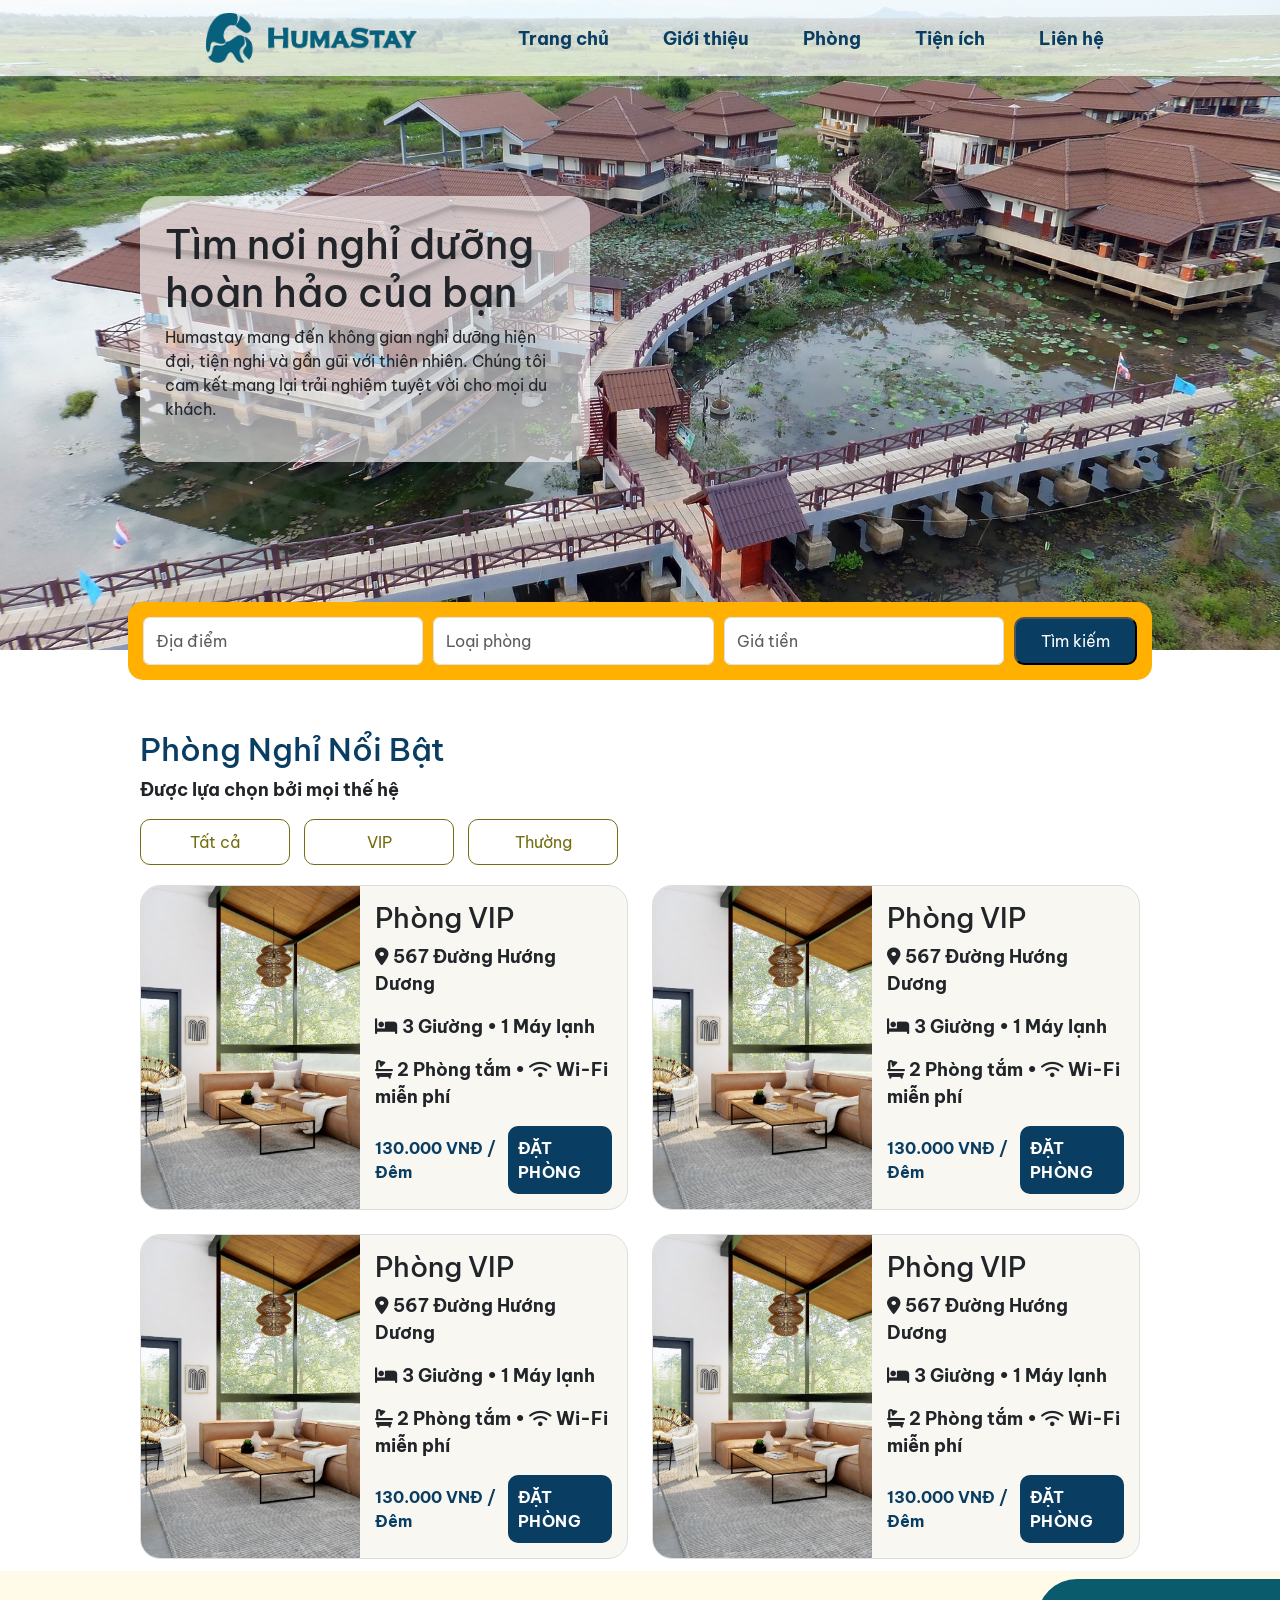
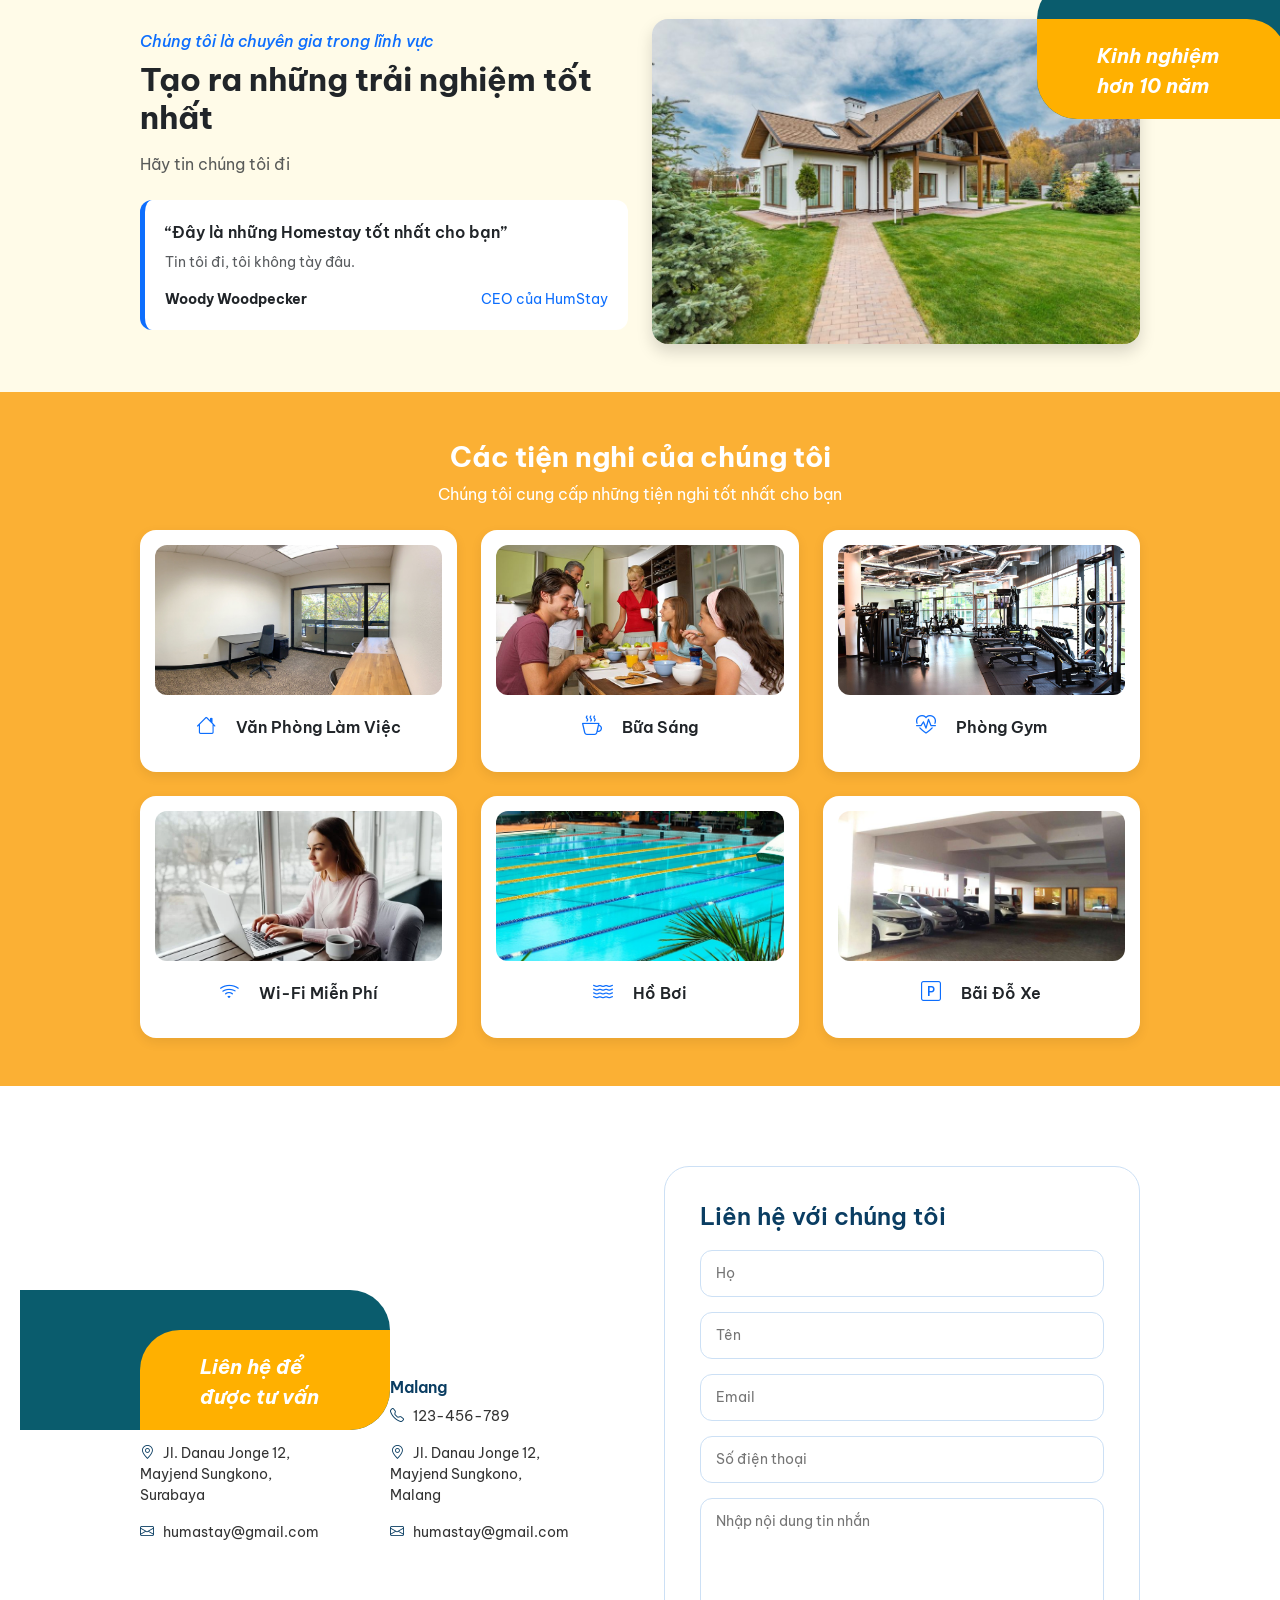
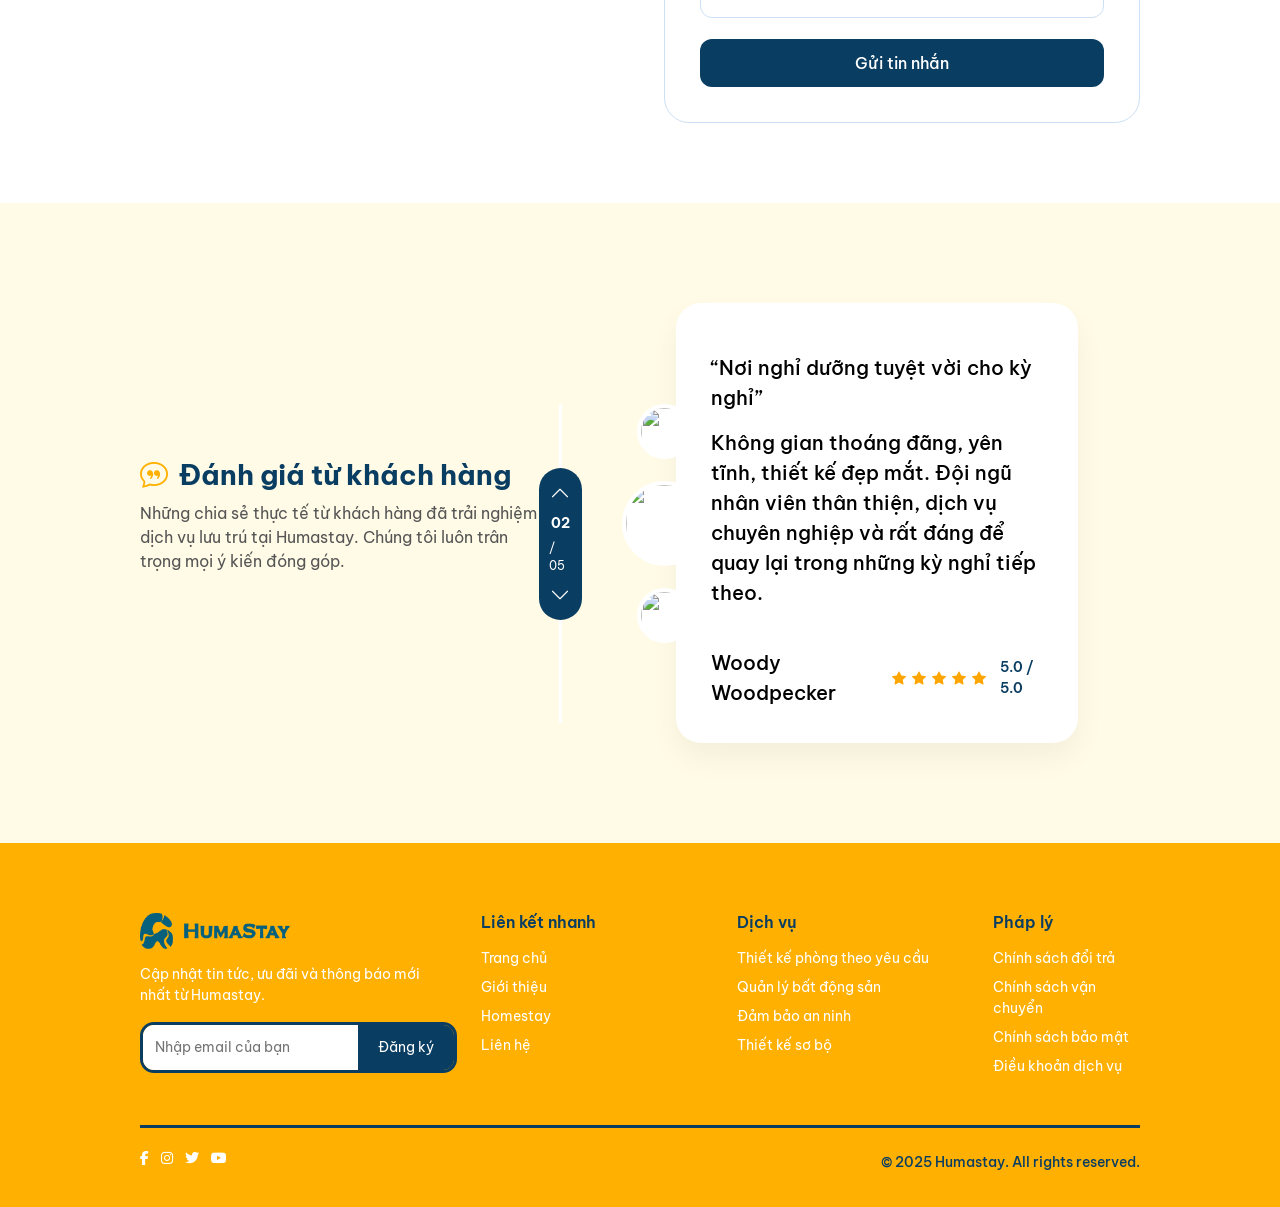
==== commit 3e2ce260: "seventh push" ====
--- a/index.html
+++ b/index.html
@@ -20,7 +20,7 @@
             <nav class="navbar navbar-expand-lg custom-navbar">
                 <div class="container px-5">
                     <a class="navbar-brand d-flex align-items-center gap-2" href="../index.html">
-                        <img src="../IMG/Logo.png" height="50">
+                        <img src="./IMG/Logo.png" height="50">
                         <span class="brand-text fw-bold text-primary"></span>
                     </a>
 
@@ -74,7 +74,7 @@
 
                 <div class="col-md-6">
                     <div class="roomcard">
-                        <img src="../IMG/phong.jpg">
+                        <img src="./IMG/phong.jpg">
                         <div class="roominfo">
                             <h3>Phòng VIP</h3>
                             <p><i class="fa-solid fa-location-dot"></i> 567 Đường Hướng Dương</p>
@@ -89,7 +89,7 @@
                 </div>
                 <div class="col-md-6">
                     <div class="roomcard">
-                        <img src="..IMG/phong.jpg">
+                        <img src="./IMG/phong.jpg">
                         <div class="roominfo">
                             <h3>Phòng VIP</h3>
                             <p><i class="fa-solid fa-location-dot"></i> 567 Đường Hướng Dương</p>
@@ -104,7 +104,7 @@
                 </div>
                 <div class="col-md-6">
                     <div class="roomcard">
-                        <img src="..IMG/phong.jpg">
+                        <img src="./IMG/phong.jpg">
                         <div class="roominfo">
                             <h3>Phòng VIP</h3>
                             <p><i class="fa-solid fa-location-dot"></i> 567 Đường Hướng Dương</p>
@@ -119,7 +119,7 @@
                 </div>
                 <div class="col-md-6">
                     <div class="roomcard">
-                        <img src="..IMG/phong.jpg">
+                        <img src="./IMG/phong.jpg">
                         <div class="roominfo">
                             <h3>Phòng VIP</h3>
                             <p><i class="fa-solid fa-location-dot"></i> 567 Đường Hướng Dương</p>
@@ -167,7 +167,7 @@
                             </div>
                         </div>
       <img
-        src="../IMG/expert_house.jpg"
+        src="./IMG/expert_house.jpg"
         class="img-fluid rounded-4 shadow"
         alt="House"
       >
@@ -187,7 +187,7 @@
       
       <div class="col-md-4">
         <div class="facility-card">
-          <img src="../IMG/private_office.jpg">
+          <img src="./IMG/private_office.jpg">
           <p class="mt-3 fw-semibold">
             <i class="bi bi-house facility-icon" style="margin-right: 16px;"></i>
             Văn Phòng Làm Việc
@@ -197,7 +197,7 @@
 
       <div class="col-md-4">
         <div class="facility-card">
-          <img src="../IMG/breakfast.jpg">
+          <img src="./IMG/breakfast.jpg">
           <p class="mt-3 fw-semibold">
             <i class="bi bi-cup-hot facility-icon" style="margin-right: 16px;"></i>
             Bữa Sáng
@@ -207,7 +207,7 @@
 
       <div class="col-md-4">
         <div class="facility-card">
-          <img src="../IMG/gym.jpg">
+          <img src="./IMG/gym.jpg">
           <p class="mt-3 fw-semibold">
             <i class="bi bi-heart-pulse facility-icon" style="margin-right: 16px;"></i>
             Phòng Gym
@@ -217,7 +217,7 @@
 
       <div class="col-md-4">
         <div class="facility-card">
-          <img src="../IMG/wifi.png">
+          <img src="./IMG/wifi.png">
           <p class="mt-3 fw-semibold">
             <i class="bi bi-wifi facility-icon" style="margin-right: 16px;"></i>
             Wi-Fi Miễn Phí
@@ -227,7 +227,7 @@
 
       <div class="col-md-4">
         <div class="facility-card">
-          <img src="../IMG/swimming_pool.jpg">
+          <img src="./IMG/swimming_pool.jpg">
           <p class="mt-3 fw-semibold">
             <i class="bi bi-water facility-icon" style="margin-right: 16px;"></i>
             Hồ Bơi
@@ -237,7 +237,7 @@
 
       <div class="col-md-4">
         <div class="facility-card">
-          <img src="../IMG/parking_area.jpg">
+          <img src="./IMG/parking_area.jpg">
           <p class="mt-3 fw-semibold">
             <i class="bi bi-p-square facility-icon" style="margin-right: 16px;"></i>
             Bãi Đỗ Xe
@@ -262,7 +262,7 @@
                             </div>
                         </div>
 
-                        <img src="..IMG/homestay.jpg">
+                        <img src=./IMG/homestay.jpg">
                     </div>
 
                     <div class="row mt-4 info">
@@ -330,9 +330,9 @@
                             <i class="bi bi-chevron-down"></i>
                         </div>
 
-                        <img src="..IMG/face1.png" class="img-small">
-                        <img src="..IMG/face2.png" class="img-big">
-                        <img src="..IMG/face3.png" class="img-small">
+                        <img src=./IMG/face1.png" class="img-small">
+                        <img src=./IMG/face2.png" class="img-big">
+                        <img src=./IMG/face3.png" class="img-small">
                     </div>
                 </div>
 
@@ -369,7 +369,7 @@
             <div class="row">
 
                 <div class="col-md-4">
-                    <img src="../IMG/Logo.png" alt="Humastay Logo">
+                    <img src="./IMG/Logo.png" alt="Humastay Logo">
                     <p>
                         Cập nhật tin tức, ưu đãi và thông báo mới nhất từ Humastay.
                     </p>
--- a/CSS/style.css
+++ b/CSS/style.css
@@ -14,7 +14,7 @@
 }
 
 .head {
-  background-image: url("..IMG/homestay.jpg");
+  background-image: url("../IMG/homestay.jpg");
   background-size: cover;
   background-position: center;
   height: 650px;
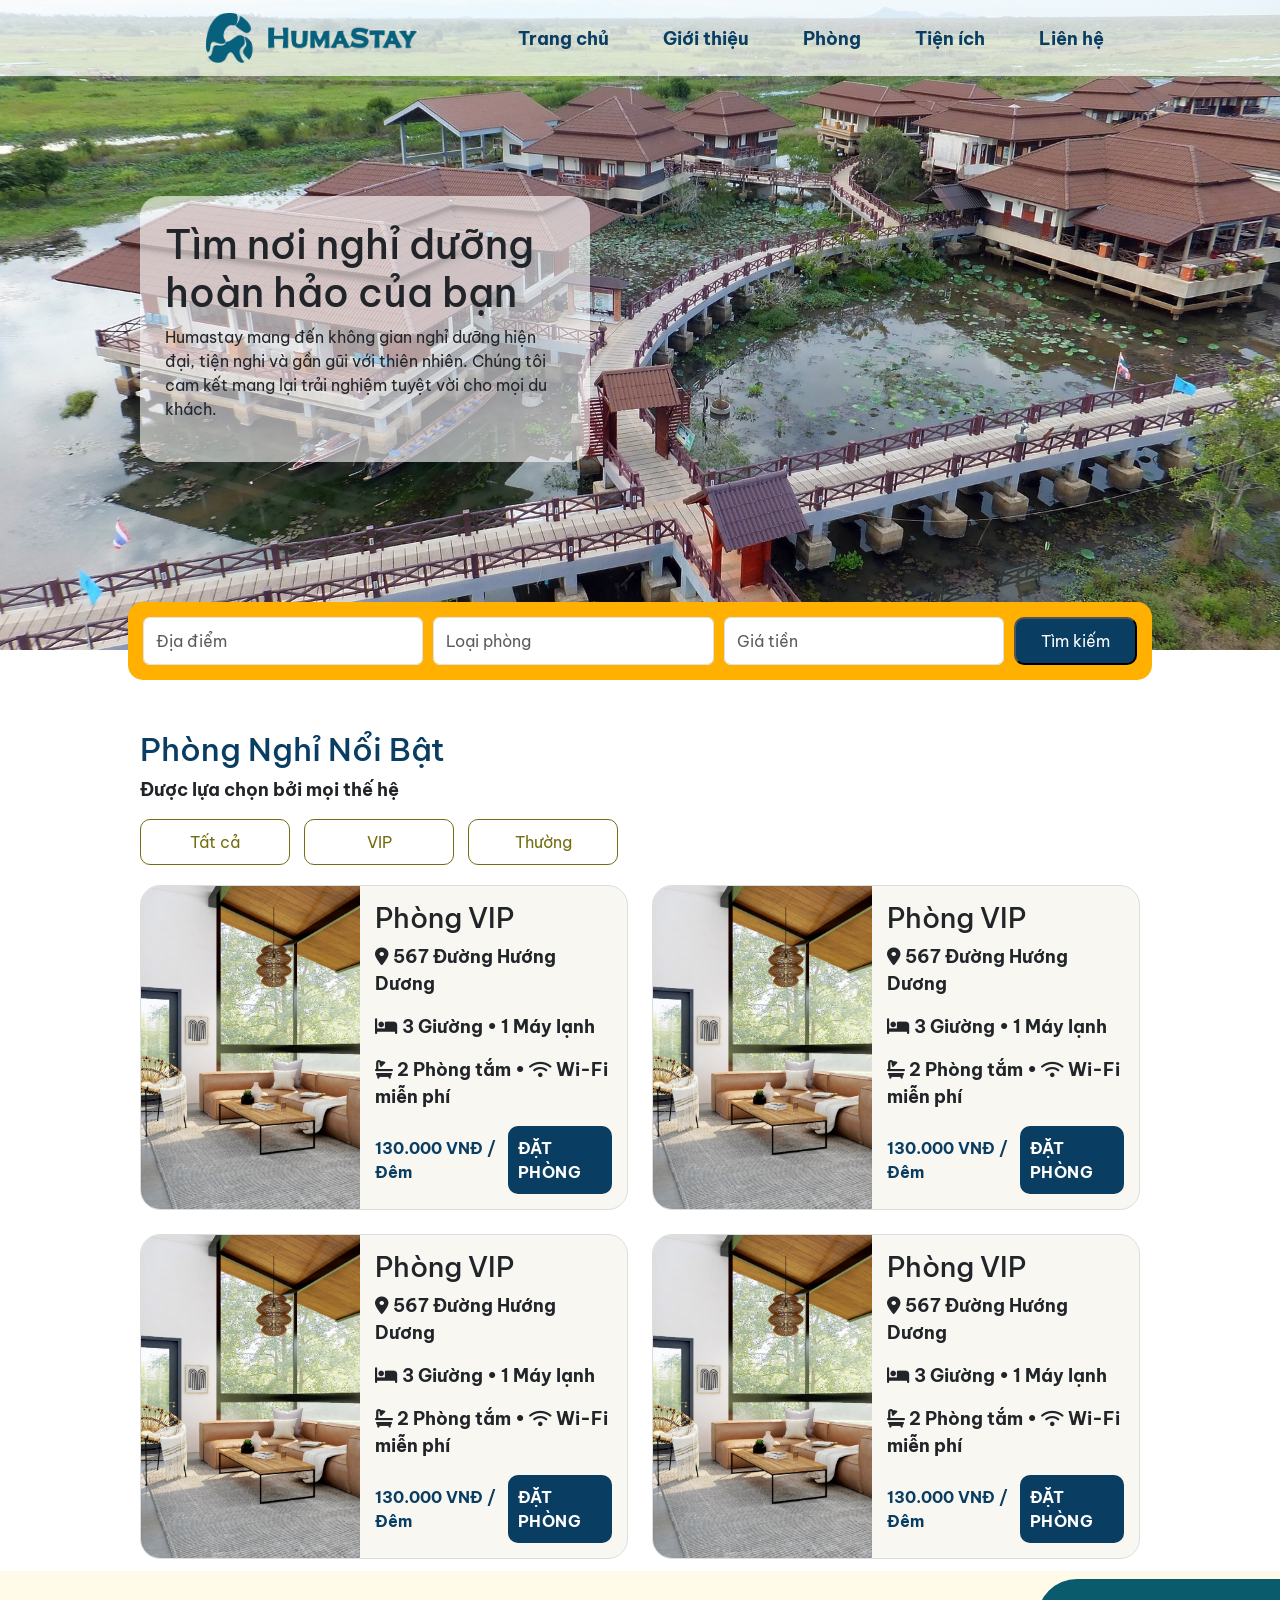
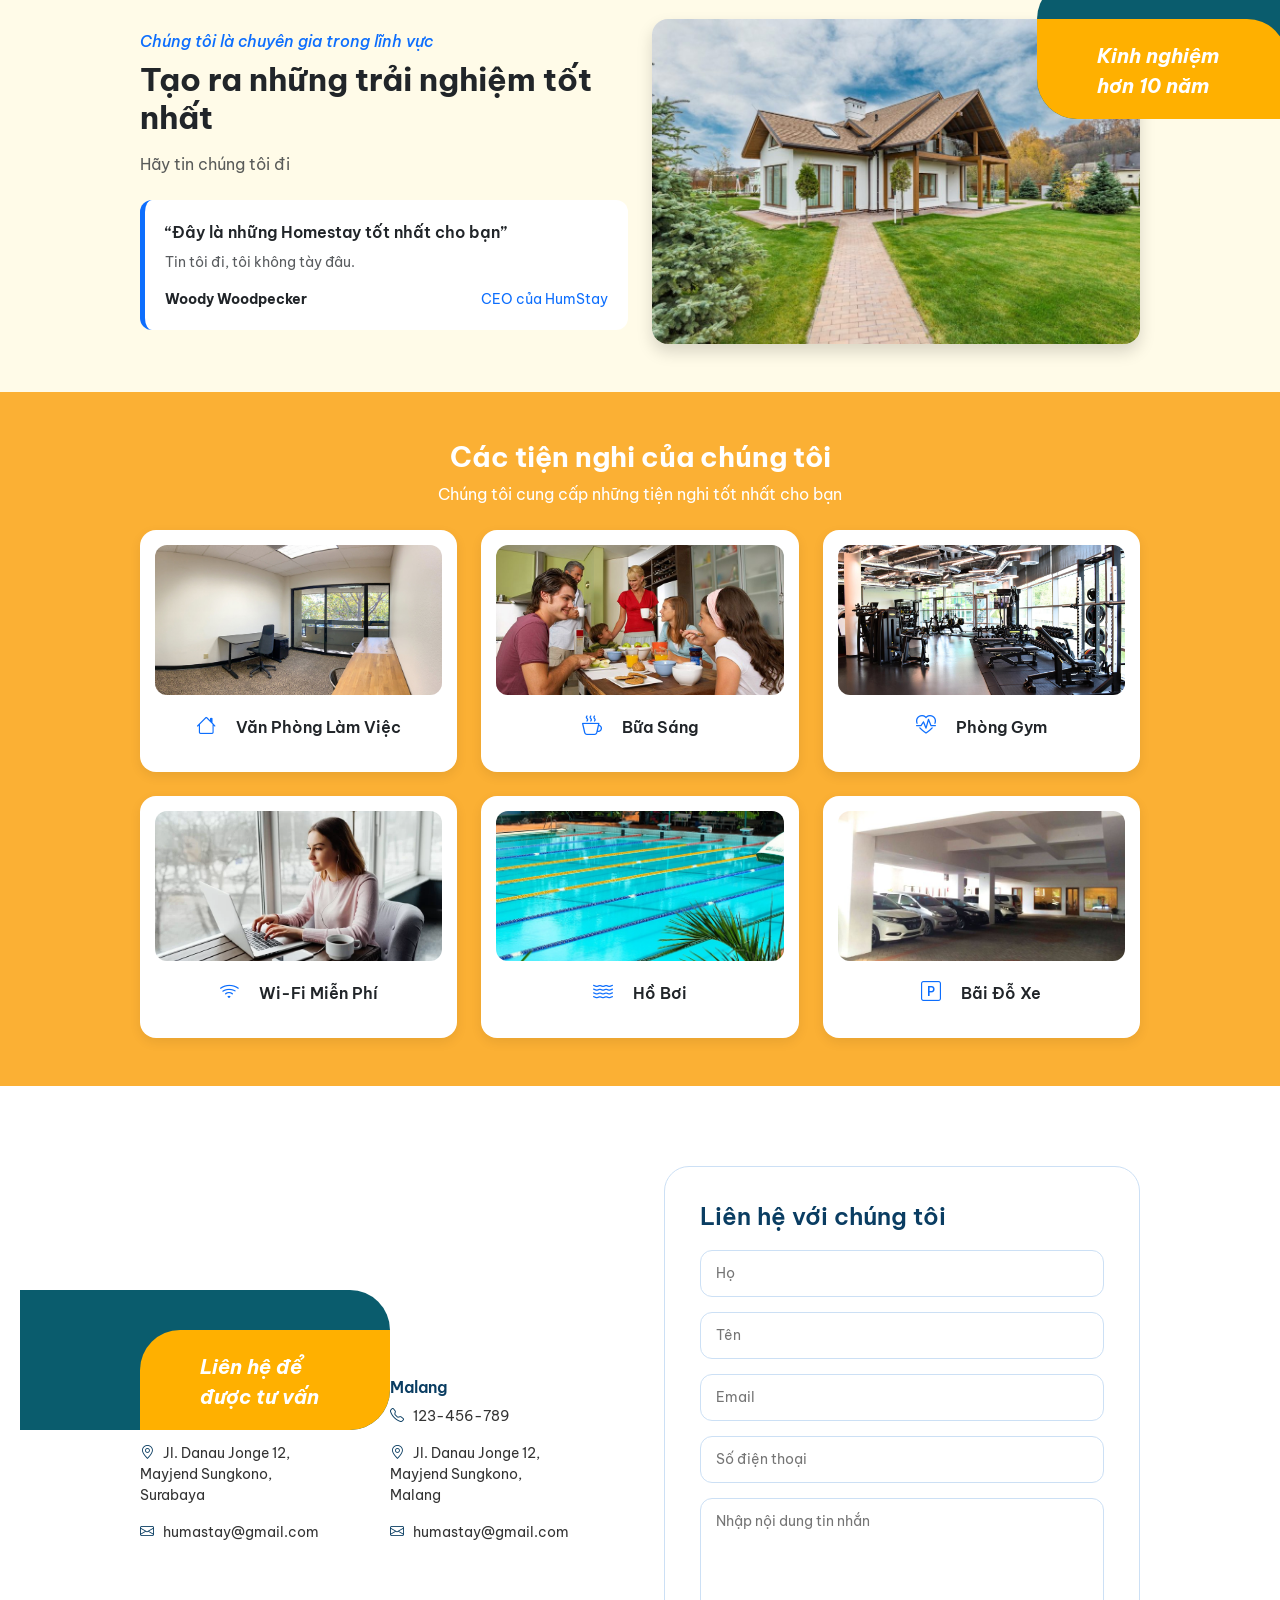
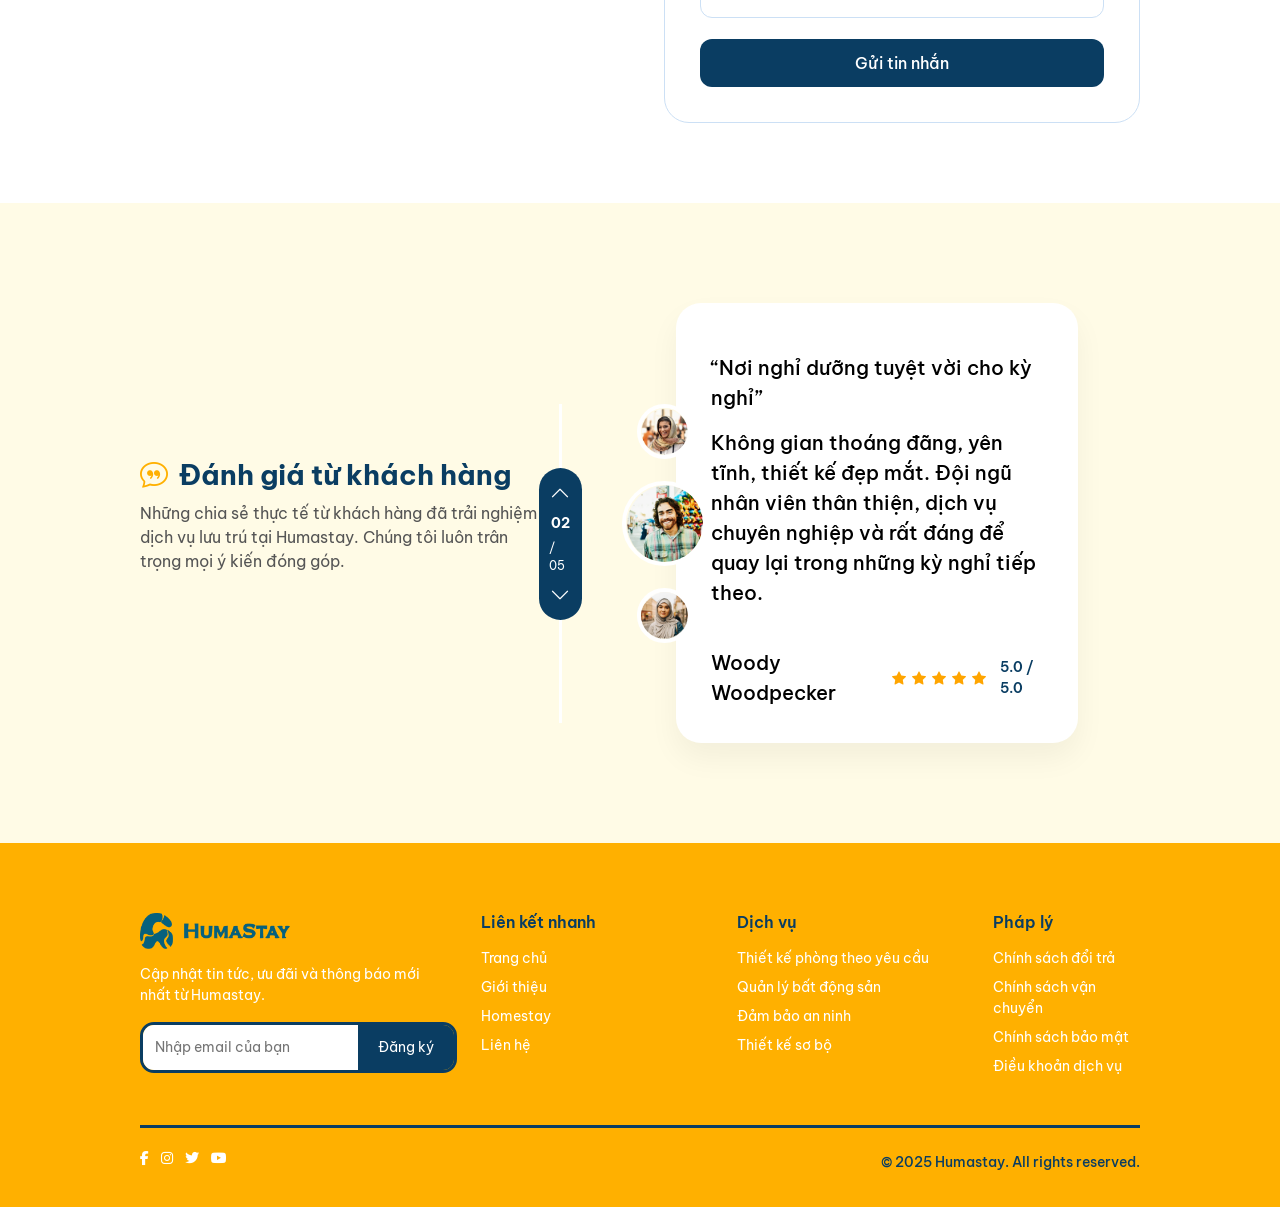
==== commit bedf34e9: "eighth push" ====
--- a/index.html
+++ b/index.html
@@ -330,9 +330,9 @@
                             <i class="bi bi-chevron-down"></i>
                         </div>
 
-                        <img src=./IMG/face1.png" class="img-small">
-                        <img src=./IMG/face2.png" class="img-big">
-                        <img src=./IMG/face3.png" class="img-small">
+                        <img src="./IMG/face1.png" class="img-small">
+                        <img src="./IMG/face2.png" class="img-big">
+                        <img src="./IMG/face3.png" class="img-small">
                     </div>
                 </div>
 
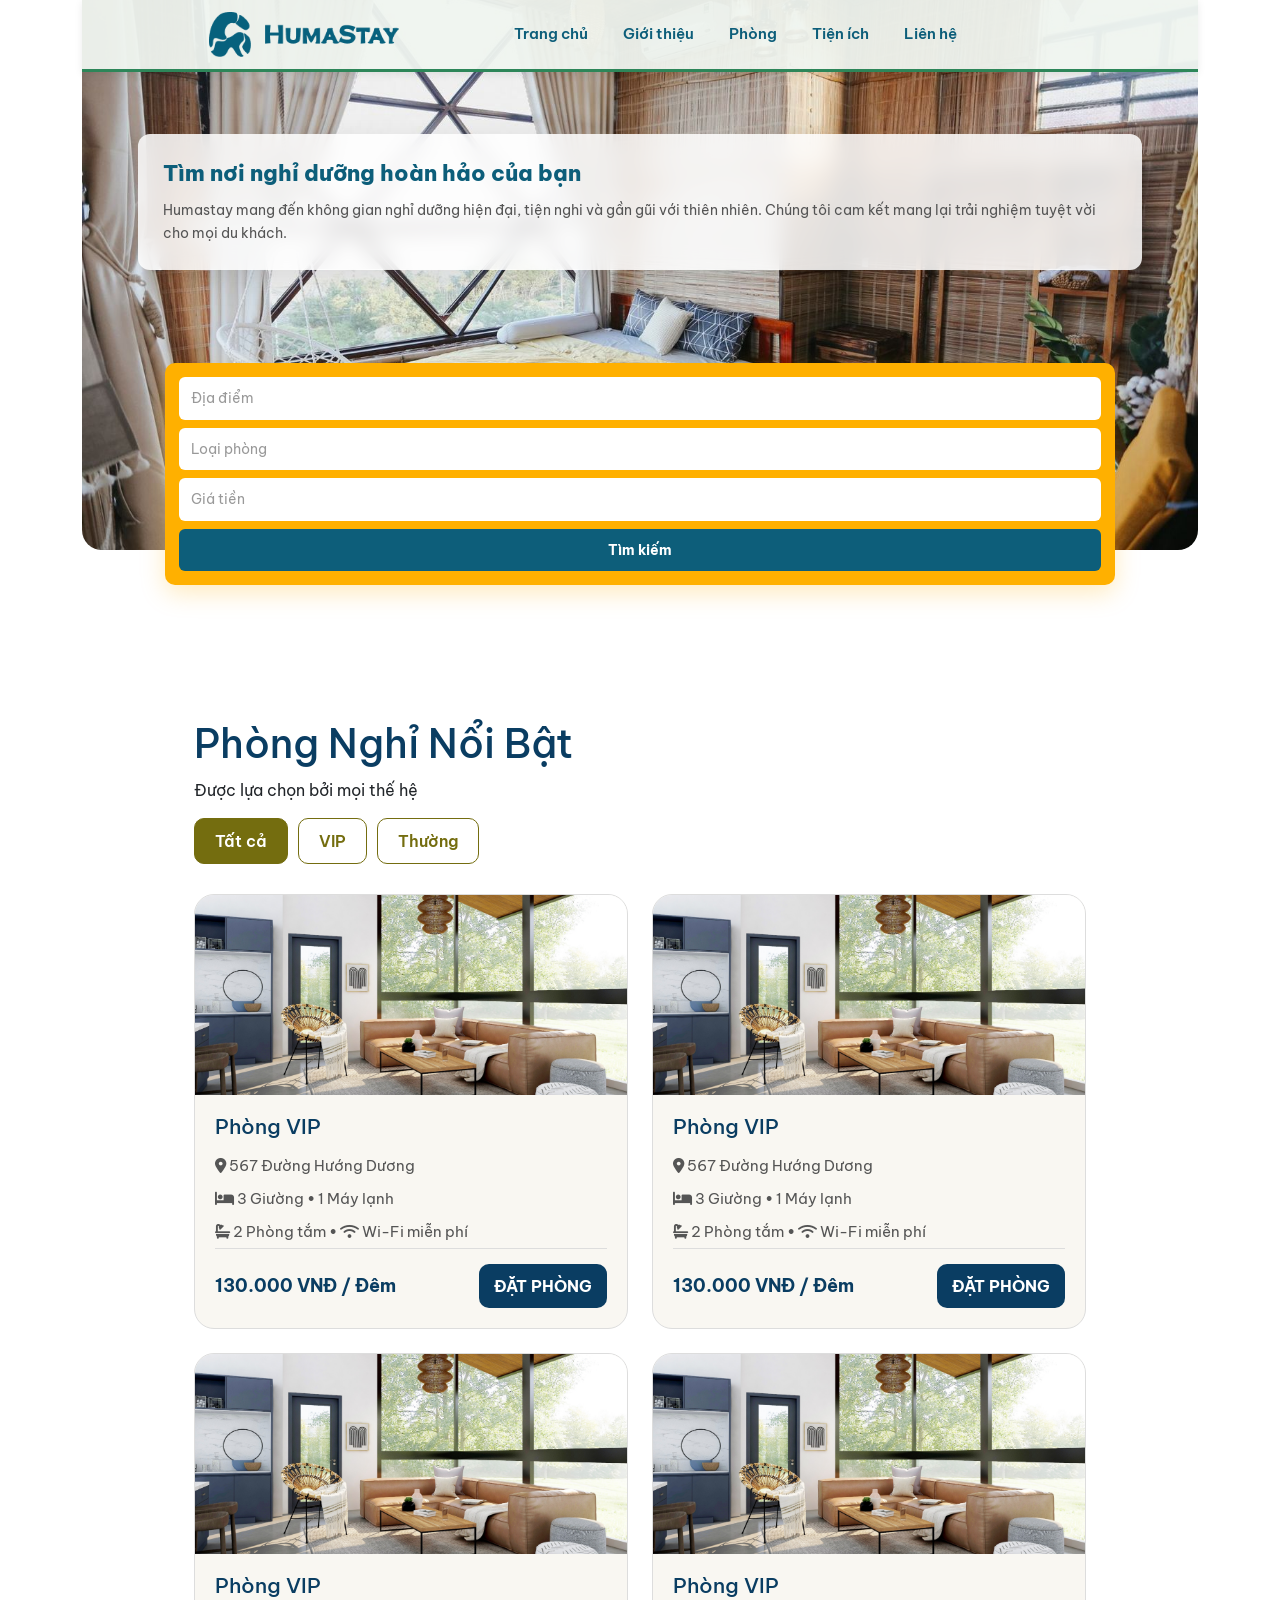
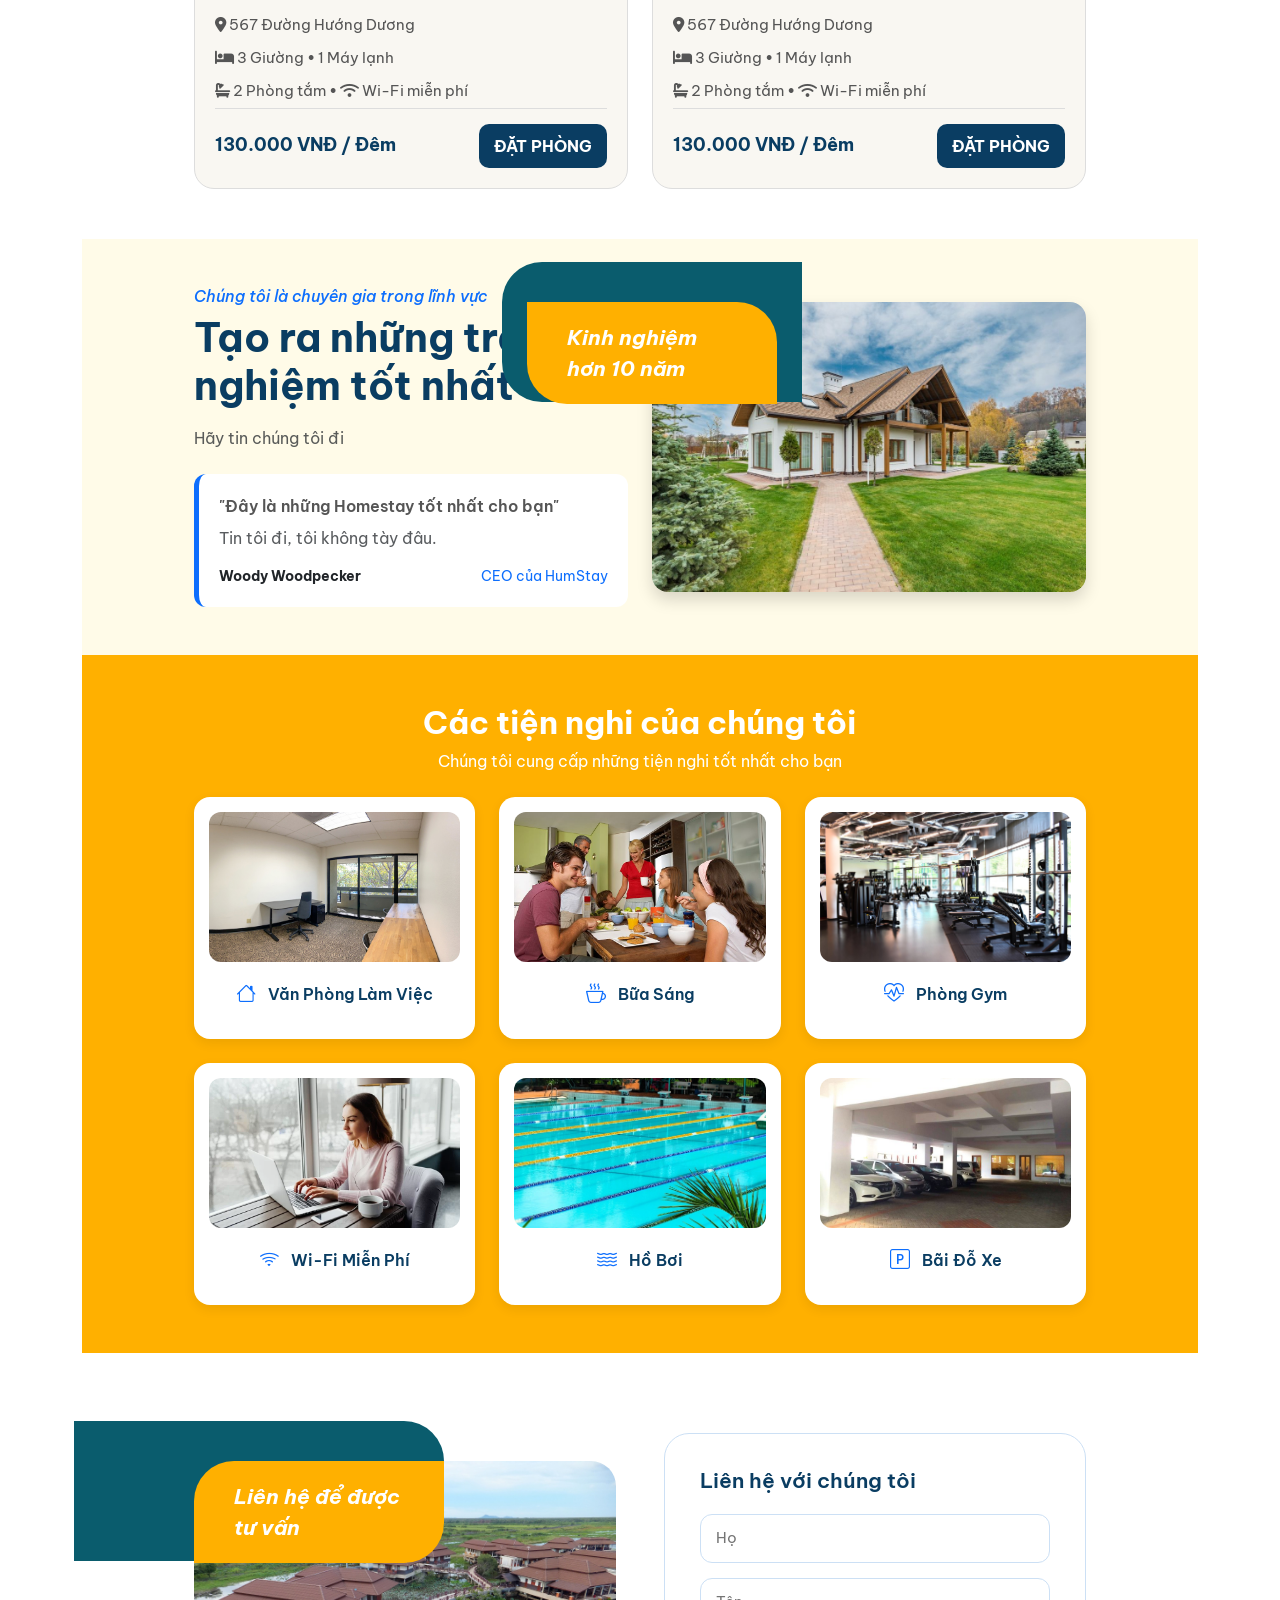
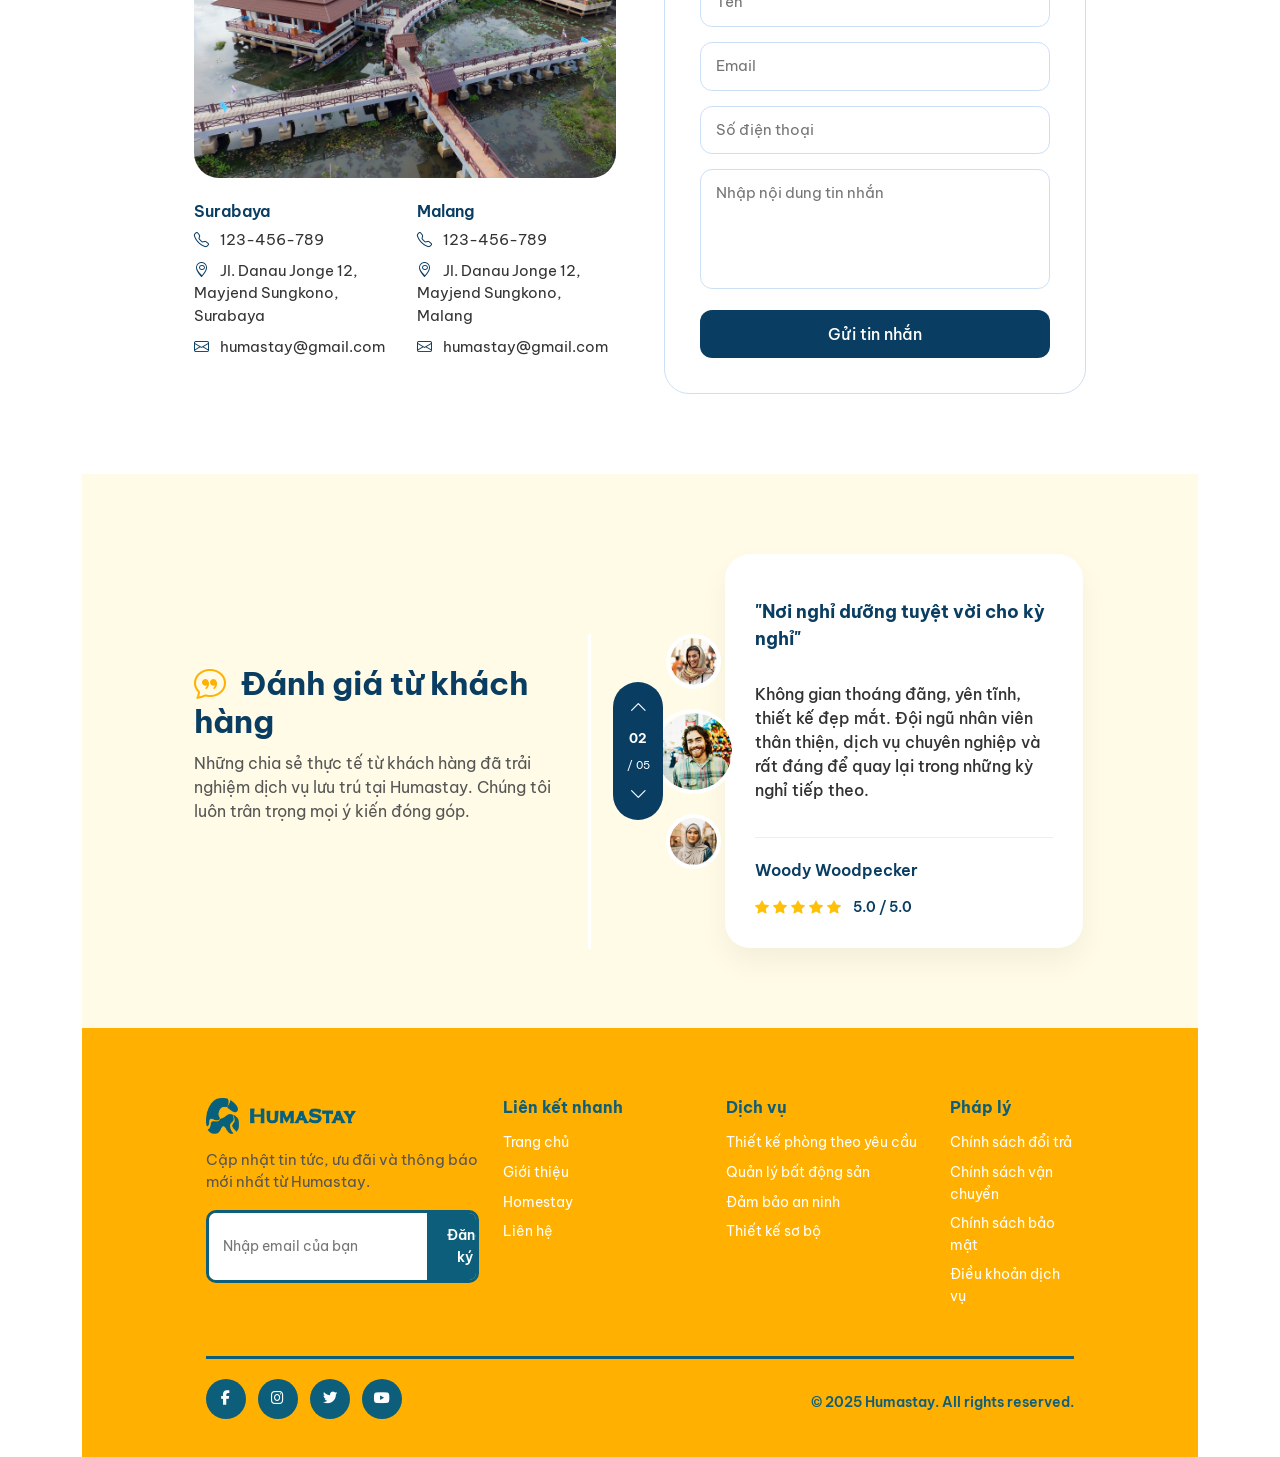
==== commit de3a218f: "update code" ====
--- a/index.html
+++ b/index.html
@@ -1,5 +1,6 @@
 <!DOCTYPE html>
 <html lang="en">
+
 <head>
     <meta charset="UTF-8">
     <meta name="viewport" content="width=device-width, initial-scale=1.0">
@@ -7,420 +8,417 @@
     <link rel="stylesheet" href="../CSS/style.css">
     <link rel="preconnect" href="https://fonts.googleapis.com">
     <link rel="preconnect" href="https://fonts.gstatic.com" crossorigin>
-    <link href="https://fonts.googleapis.com/css2?family=Be+Vietnam+Pro:ital,wght@0,100;0,200;0,300;0,400;0,500;0,600;0,700;0,800;0,900;1,100;1,200;1,300;1,400;1,500;1,600;1,700;1,800;1,900&display=swap" rel="stylesheet">
+    <link
+        href="https://fonts.googleapis.com/css2?family=Be+Vietnam+Pro:ital,wght@0,100;0,200;0,300;0,400;0,500;0,600;0,700;0,800;0,900;1,100;1,200;1,300;1,400;1,500;1,600;1,700;1,800;1,900&display=swap"
+        rel="stylesheet">
     <link href="https://cdn.jsdelivr.net/npm/bootstrap-icons/font/bootstrap-icons.css" rel="stylesheet">
     <link rel="stylesheet" href="https://cdnjs.cloudflare.com/ajax/libs/font-awesome/6.5.1/css/all.min.css">
     <title>Humastay</title>
 </head>
+
 <body>
-        <div class="container-fluid p-0">
-
+    <div class="container">
         <header class="head">
-
-            <nav class="navbar navbar-expand-lg custom-navbar">
-                <div class="container px-5">
-                    <a class="navbar-brand d-flex align-items-center gap-2" href="../index.html">
-                        <img src="./IMG/Logo.png" height="50">
-                        <span class="brand-text fw-bold text-primary"></span>
+            <!-- NAVBAR -->
+            <nav class="navbar-custom">
+                <div class="nav-container">
+                    <a class="logo-brand" href="../index.html">
+                        <img src="./IMG/Logo.png" alt="Logo">
+
                     </a>
 
-                    <button class="navbar-toggler" data-bs-toggle="collapse" data-bs-target="#menu">
-                        <span class="navbar-toggler-icon"></span>
+                    <button class="menu-toggle" id="menuToggle">
+                        <span></span>
+                        <span></span>
+                        <span></span>
                     </button>
 
-                    <div class="collapse navbar-collapse justify-content-end" id="menu">
-                        <ul class="navbar-nav gap-4">
-                            <li><a href="">Trang chủ</a></li>
-                            <li><a href="../HTML/gioithieu.html">Giới thiệu</a></li>
-                            <li><a href="../HTML/Phong.html">Phòng</a></li>
-                            <li><a href="../HTML/facilities.html">Tiện ích</a></li>
-                            <li><a href="../HTML/lienhe.html">Liên hệ</a></li>
-                        </ul>
-                    </div>
+                    <ul class="nav-menu" id="navMenu">
+                        <li><a href="">Trang chủ</a></li>
+                        <li><a href="../HTML/gioithieu.html">Giới thiệu</a></li>
+                        <li><a href="../HTML/Phong.html">Phòng</a></li>
+                        <li><a href="../HTML/facilities.html">Tiện ích</a></li>
+                        <li><a href="../HTML/lienhe.html">Liên hệ</a></li>
+                    </ul>
                 </div>
             </nav>
 
-            <div class="container header-content">
+            <!-- HEADER CONTENT -->
+            <div class="header-wrapper">
                 <div class="header-box">
                     <h1>Tìm nơi nghỉ dưỡng hoàn hảo của bạn</h1>
-                    <p>
-                        Humastay mang đến không gian nghỉ dưỡng hiện đại, tiện nghi và gần gũi với thiên nhiên.
-                        Chúng tôi cam kết mang lại trải nghiệm tuyệt vời cho mọi du khách.
-                    </p>
-                </div>
-            </div>
-            <div class="searchwrapper">
-                <div class="searchbar">
-                    <input type="text" placeholder="Địa điểm" class="form-control">
-                    <input type="text" placeholder="Loại phòng" class="form-control">
-                    <input type="text" placeholder="Giá tiền" class="form-control">
-                    <button class="btn-search">Tìm kiếm</button>
-                </div>
-            </div>
-
+                    <p>Humastay mang đến không gian nghỉ dưỡng hiện đại, tiện nghi và gần gũi với thiên nhiên. Chúng tôi
+                        cam kết mang lại trải nghiệm tuyệt vời cho mọi du khách.</p>
+                </div>
+            </div>
+
+            <!-- SEARCH BAR -->
+            <div class="search-box">
+                <input type="text" placeholder="Địa điểm">
+                <input type="text" placeholder="Loại phòng">
+                <input type="text" placeholder="Giá tiền">
+                <button>Tìm kiếm</button>
+            </div>
         </header>
-        <section class="hitsroom container">
-
-            <h2>Phòng Nghỉ Nổi Bật</h2>
-            <p>Được lựa chọn bởi mọi thế hệ</p>
-
-            <div class="roomfilter">
-                <a class="active" href="#">Tất cả</a>
-                <a href="#">VIP</a>
-                <a href="#">Thường</a>
-            </div>
-
-            <div class="row g-4">
-
-                <div class="col-md-6">
-                    <div class="roomcard">
-                        <img src="./IMG/phong.jpg">
-                        <div class="roominfo">
-                            <h3>Phòng VIP</h3>
-                            <p><i class="fa-solid fa-location-dot"></i> 567 Đường Hướng Dương</p>
-                            <p><i class="fa-solid fa-bed"></i> 3 Giường • 1 Máy lạnh</p>
-                            <p><i class="fa-solid fa-bath"></i> 2 Phòng tắm • <i class="fa-solid fa-wifi"></i> Wi-Fi miễn phí</p>
-                            <div class="price-row">
-                                <span class="room-price">130.000 VNĐ / Đêm</span>
-                                <a href="./HTML/login.html" class="book-text">ĐẶT PHÒNG</a>
-                            </div>
-                        </div>
-                    </div>
-                </div>
-                <div class="col-md-6">
-                    <div class="roomcard">
-                        <img src="./IMG/phong.jpg">
-                        <div class="roominfo">
-                            <h3>Phòng VIP</h3>
-                            <p><i class="fa-solid fa-location-dot"></i> 567 Đường Hướng Dương</p>
-                            <p><i class="fa-solid fa-bed"></i> 3 Giường • 1 Máy lạnh</p>
-                            <p><i class="fa-solid fa-bath"></i> 2 Phòng tắm • <i class="fa-solid fa-wifi"></i> Wi-Fi miễn phí</p>
-                            <div class="price-row">
-                                <span class="room-price">130.000 VNĐ / Đêm</span>
-                                <a href="./HTML/login.html" class="book-text">ĐẶT PHÒNG</a>
-                            </div>
-                        </div>
-                    </div>
-                </div>
-                <div class="col-md-6">
-                    <div class="roomcard">
-                        <img src="./IMG/phong.jpg">
-                        <div class="roominfo">
-                            <h3>Phòng VIP</h3>
-                            <p><i class="fa-solid fa-location-dot"></i> 567 Đường Hướng Dương</p>
-                            <p><i class="fa-solid fa-bed"></i> 3 Giường • 1 Máy lạnh</p>
-                            <p><i class="fa-solid fa-bath"></i> 2 Phòng tắm • <i class="fa-solid fa-wifi"></i> Wi-Fi miễn phí</p>
-                            <div class="price-row">
-                                <span class="room-price">130.000 VNĐ / Đêm</span>
-                                <a href="./HTML/login.html" class="book-text">ĐẶT PHÒNG</a>
-                            </div>
-                        </div>
-                    </div>
-                </div>
-                <div class="col-md-6">
-                    <div class="roomcard">
-                        <img src="./IMG/phong.jpg">
-                        <div class="roominfo">
-                            <h3>Phòng VIP</h3>
-                            <p><i class="fa-solid fa-location-dot"></i> 567 Đường Hướng Dương</p>
-                            <p><i class="fa-solid fa-bed"></i> 3 Giường • 1 Máy lạnh</p>
-                            <p><i class="fa-solid fa-bath"></i> 2 Phòng tắm • <i class="fa-solid fa-wifi"></i> Wi-Fi miễn phí</p>
-                            <div class="price-row">
-                                <span class="room-price">130.000 VNĐ / Đêm</span>
-                                <a href="./HTML/login.html" class="book-text">ĐẶT PHÒNG</a>
-                            </div>
-                        </div>
-                    </div>
-                </div>
-
+
+        <section class="hitsroom">
+            <div class="container-main">
+                <h2>Phòng Nghỉ Nổi Bật</h2>
+                <p>Được lựa chọn bởi mọi thế hệ</p>
+
+                <div class="roomfilter">
+                    <a class="active" href="#">Tất cả</a>
+                    <a href="#">VIP</a>
+                    <a href="#">Thường</a>
+                </div>
+
+                <div class="row g-4">
+                    <div class="col-lg-6 col-md-12">
+                        <div class="roomcard">
+                            <img src="./IMG/phong.jpg" alt="Phòng VIP">
+                            <div class="roominfo">
+                                <h3>Phòng VIP</h3>
+                                <p><i class="fa-solid fa-location-dot"></i> 567 Đường Hướng Dương</p>
+                                <p><i class="fa-solid fa-bed"></i> 3 Giường • 1 Máy lạnh</p>
+                                <p><i class="fa-solid fa-bath"></i> 2 Phòng tắm • <i class="fa-solid fa-wifi"></i> Wi-Fi
+                                    miễn phí</p>
+                                <div class="price-row">
+                                    <span class="room-price">130.000 VNĐ / Đêm</span>
+                                    <a href="./HTML/login.html" class="book-text">ĐẶT PHÒNG</a>
+                                </div>
+                            </div>
+                        </div>
+                    </div>
+
+                    <div class="col-lg-6 col-md-12">
+                        <div class="roomcard">
+                            <img src="./IMG/phong.jpg" alt="Phòng VIP">
+                            <div class="roominfo">
+                                <h3>Phòng VIP</h3>
+                                <p><i class="fa-solid fa-location-dot"></i> 567 Đường Hướng Dương</p>
+                                <p><i class="fa-solid fa-bed"></i> 3 Giường • 1 Máy lạnh</p>
+                                <p><i class="fa-solid fa-bath"></i> 2 Phòng tắm • <i class="fa-solid fa-wifi"></i> Wi-Fi
+                                    miễn phí</p>
+                                <div class="price-row">
+                                    <span class="room-price">130.000 VNĐ / Đêm</span>
+                                    <a href="./HTML/login.html" class="book-text">ĐẶT PHÒNG</a>
+                                </div>
+                            </div>
+                        </div>
+                    </div>
+
+                    <div class="col-lg-6 col-md-12">
+                        <div class="roomcard">
+                            <img src="./IMG/phong.jpg" alt="Phòng VIP">
+                            <div class="roominfo">
+                                <h3>Phòng VIP</h3>
+                                <p><i class="fa-solid fa-location-dot"></i> 567 Đường Hướng Dương</p>
+                                <p><i class="fa-solid fa-bed"></i> 3 Giường • 1 Máy lạnh</p>
+                                <p><i class="fa-solid fa-bath"></i> 2 Phòng tắm • <i class="fa-solid fa-wifi"></i> Wi-Fi
+                                    miễn phí</p>
+                                <div class="price-row">
+                                    <span class="room-price">130.000 VNĐ / Đêm</span>
+                                    <a href="./HTML/login.html" class="book-text">ĐẶT PHÒNG</a>
+                                </div>
+                            </div>
+                        </div>
+                    </div>
+
+                    <div class="col-lg-6 col-md-12">
+                        <div class="roomcard">
+                            <img src="./IMG/phong.jpg" alt="Phòng VIP">
+                            <div class="roominfo">
+                                <h3>Phòng VIP</h3>
+                                <p><i class="fa-solid fa-location-dot"></i> 567 Đường Hướng Dương</p>
+                                <p><i class="fa-solid fa-bed"></i> 3 Giường • 1 Máy lạnh</p>
+                                <p><i class="fa-solid fa-bath"></i> 2 Phòng tắm • <i class="fa-solid fa-wifi"></i> Wi-Fi
+                                    miễn phí</p>
+                                <div class="price-row">
+                                    <span class="room-price">130.000 VNĐ / Đêm</span>
+                                    <a href="./HTML/login.html" class="book-text">ĐẶT PHÒNG</a>
+                                </div>
+                            </div>
+                        </div>
+                    </div>
+                </div>
             </div>
         </section>
 
+        <section class="expert-section py-5">
+            <div class="container-main">
+                <div class="row align-items-center">
+                    <div class="col-lg-6 col-md-12 mb-4 mb-lg-0">
+                        <h6 class="text-primary fst-italic">Chúng tôi là chuyên gia trong lĩnh vực</h6>
+                        <h2 class="fw-bold mb-3">Tạo ra những trải nghiệm tốt nhất</h2>
+                        <p class="text-muted">Hãy tin chúng tôi đi</p>
+
+                        <div class="quote-box mt-4">
+                            <p class="fw-semibold mb-2">"Đây là những Homestay tốt nhất cho bạn"</p>
+                            <p class="text-muted small">Tin tôi đi, tôi không tày đâu.</p>
+                            <div class="d-flex justify-content-between mt-3 small">
+                                <span class="fw-bold">Woody Woodpecker</span>
+                                <span class="text-primary">CEO của HumStay</span>
+                            </div>
+                        </div>
+                    </div>
+
+                    <div class="col-lg-6 col-md-12 position-relative mt-4 mt-lg-0">
+                        <div class="tag-wrap">
+                            <div class="tag-back-right"></div>
+                            <div class="tag-front-right">Kinh nghiệm hơn 10 năm</div>
+                        </div>
+                        <img src="./IMG/expert_house.jpg" class="img-fluid rounded-4 shadow" alt="House">
+                    </div>
+                </div>
+            </div>
+        </section>
+
+        <section class="facilities-section py-5">
+            <div class="container-main">
+                <div class="text-center text-white mb-4">
+                    <h3 class="fw-bold">Các tiện nghi của chúng tôi</h3>
+                    <p class="mb-0">Chúng tôi cung cấp những tiện nghi tốt nhất cho bạn</p>
+                </div>
+
+                <div class="row g-4">
+                    <div class="col-md-6 col-lg-4">
+                        <div class="facility-card">
+                            <img src="./IMG/private_office.jpg" alt="Văn Phòng Làm Việc">
+                            <p class="mt-3 fw-semibold">
+                                <i class="bi bi-house facility-icon"></i>
+                                Văn Phòng Làm Việc
+                            </p>
+                        </div>
+                    </div>
+
+                    <div class="col-md-6 col-lg-4">
+                        <div class="facility-card">
+                            <img src="./IMG/breakfast.jpg" alt="Bữa Sáng">
+                            <p class="mt-3 fw-semibold">
+                                <i class="bi bi-cup-hot facility-icon"></i>
+                                Bữa Sáng
+                            </p>
+                        </div>
+                    </div>
+
+                    <div class="col-md-6 col-lg-4">
+                        <div class="facility-card">
+                            <img src="./IMG/gym.jpg" alt="Phòng Gym">
+                            <p class="mt-3 fw-semibold">
+                                <i class="bi bi-heart-pulse facility-icon"></i>
+                                Phòng Gym
+                            </p>
+                        </div>
+                    </div>
+
+                    <div class="col-md-6 col-lg-4">
+                        <div class="facility-card">
+                            <img src="./IMG/wifi.png" alt="Wi-Fi Miễn Phí">
+                            <p class="mt-3 fw-semibold">
+                                <i class="bi bi-wifi facility-icon"></i>
+                                Wi-Fi Miễn Phí
+                            </p>
+                        </div>
+                    </div>
+
+                    <div class="col-md-6 col-lg-4">
+                        <div class="facility-card">
+                            <img src="./IMG/swimming_pool.jpg" alt="Hồ Bơi">
+                            <p class="mt-3 fw-semibold">
+                                <i class="bi bi-water facility-icon"></i>
+                                Hồ Bơi
+                            </p>
+                        </div>
+                    </div>
+
+                    <div class="col-md-6 col-lg-4">
+                        <div class="facility-card">
+                            <img src="./IMG/parking_area.jpg" alt="Bãi Đỗ Xe">
+                            <p class="mt-3 fw-semibold">
+                                <i class="bi bi-p-square facility-icon"></i>
+                                Bãi Đỗ Xe
+                            </p>
+                        </div>
+                    </div>
+                </div>
+            </div>
+        </section>
+
+        <section class="contact">
+            <div class="container-main">
+                <div class="row g-5 align-items-center">
+                    <div class="col-lg-6 col-md-12">
+                        <div class="img-box">
+                            <div class="tag-wrap">
+                                <div class="tag-back-left"></div>
+                                <div class="tag-front-left">Liên hệ để được tư vấn</div>
+                            </div>
+                            <img src="./IMG/homestay.jpg" alt="Homestay">
+                        </div>
+
+                        <div class="row mt-4 info">
+                            <div class="col-md-6 col-12">
+                                <h6>Surabaya</h6>
+                                <p><i class="bi bi-telephone"></i> 123-456-789</p>
+                                <p><i class="bi bi-geo-alt"></i> Jl. Danau Jonge 12,<br> Mayjend Sungkono,<br> Surabaya
+                                </p>
+                                <p><i class="bi bi-envelope"></i> humastay@gmail.com</p>
+                            </div>
+
+                            <div class="col-md-6 col-12">
+                                <h6>Malang</h6>
+                                <p><i class="bi bi-telephone"></i> 123-456-789</p>
+                                <p><i class="bi bi-geo-alt"></i> Jl. Danau Jonge 12,<br> Mayjend Sungkono,<br> Malang
+                                </p>
+                                <p><i class="bi bi-envelope"></i> humastay@gmail.com</p>
+                            </div>
+                        </div>
+                    </div>
+
+                    <div class="col-lg-6 col-md-12">
+                        <div class="form-box">
+                            <h4>Liên hệ với chúng tôi</h4>
+                            <input type="text" placeholder="Họ">
+                            <input type="text" placeholder="Tên">
+                            <input type="email" placeholder="Email">
+                            <input type="text" placeholder="Số điện thoại">
+                            <textarea placeholder="Nhập nội dung tin nhắn"></textarea>
+                            <button>Gửi tin nhắn</button>
+                        </div>
+                    </div>
+                </div>
+            </div>
+        </section>
+
+        <section class="review-sec">
+            <div class="container-main">
+                <div class="row align-items-center">
+                    <div class="col-lg-5 col-md-12 mb-4 mb-lg-0">
+                        <h3><i class="bi bi-chat-quote"></i> Đánh giá từ khách hàng</h3>
+                        <p>Những chia sẻ thực tế từ khách hàng đã trải nghiệm dịch vụ lưu trú tại Humastay. Chúng tôi
+                            luôn trân trọng mọi ý kiến đóng góp.</p>
+                    </div>
+
+                    <div class="col-lg-auto col-md-12 d-flex justify-content-center mb-4 mb-lg-0">
+                        <div class="image-group">
+                            <div class="review-nav">
+                                <i class="bi bi-chevron-up"></i>
+                                <span>02</span>
+                                <small>/ 05</small>
+                                <i class="bi bi-chevron-down"></i>
+                            </div>
+                            <img src="./IMG/face1.png" class="img-small" alt="Face 1">
+                            <img src="./IMG/face2.png" class="img-big" alt="Face 2">
+                            <img src="./IMG/face3.png" class="img-small" alt="Face 3">
+                        </div>
+                    </div>
+
+                    <div class="col-lg-5 col-md-12">
+                        <div class="review-box">
+                            <p>"Nơi nghỉ dưỡng tuyệt vời cho kỳ nghỉ"</p>
+                            <p>Không gian thoáng đãng, yên tĩnh, thiết kế đẹp mắt. Đội ngũ nhân viên thân thiện, dịch vụ
+                                chuyên nghiệp và rất đáng để quay lại trong những kỳ nghỉ tiếp theo.</p>
+                            <div class="review-user">
+                                <span class="name">Woody Woodpecker</span>
+                                <div class="stars">
+                                    <i class="bi bi-star-fill"></i>
+                                    <i class="bi bi-star-fill"></i>
+                                    <i class="bi bi-star-fill"></i>
+                                    <i class="bi bi-star-fill"></i>
+                                    <i class="bi bi-star-fill"></i>
+                                    <span>5.0 / 5.0</span>
+                                </div>
+                            </div>
+                        </div>
+                    </div>
+                </div>
+            </div>
+        </section>
+
+        <footer class="footer">
+            <div class="container">
+                <div class="row">
+                    <div class="col-md-4">
+                        <img src="../IMG/Logo.png" alt="Humastay Logo" />
+                        <p>Cập nhật tin tức, ưu đãi và thông báo mới nhất từ Humastay.</p>
+
+                        <div class="sub">
+                            <input type="email" placeholder="Nhập email của bạn" />
+                            <button>Đăng ký</button>
+                        </div>
+                    </div>
+
+                    <div class="col-md-3">
+                        <h6>Liên kết nhanh</h6>
+                        <a href="../index.html">Trang chủ</a>
+                        <a href="./gioithieu.html">Giới thiệu</a>
+                        <a href="./phong.html">Homestay</a>
+                        <a href="./lienhe.html">Liên hệ</a>
+                    </div>
+
+                    <div class="col-md-3">
+                        <h6>Dịch vụ</h6>
+                        <a href="#">Thiết kế phòng theo yêu cầu</a>
+                        <a href="#">Quản lý bất động sản</a>
+                        <a href="#">Đảm bảo an ninh</a>
+                        <a href="#">Thiết kế sơ bộ</a>
+                    </div>
+
+                    <div class="col-md-2">
+                        <h6>Pháp lý</h6>
+                        <a href="#">Chính sách đổi trả</a>
+                        <a href="#">Chính sách vận chuyển</a>
+                        <a href="#">Chính sách bảo mật</a>
+                        <a href="#">Điều khoản dịch vụ</a>
+                    </div>
+                </div>
+
+                <div class="footer-bottom">
+                    <div class="app">
+                        <a href="#"><i class="fa-brands fa-facebook-f"></i></a>
+                        <a href="#"><i class="fa-brands fa-instagram"></i></a>
+                        <a href="#"><i class="fa-brands fa-twitter"></i></a>
+                        <a href="#"><i class="fa-brands fa-youtube"></i></a>
+                    </div>
+                    <div class="copy">© 2025 Humastay. All rights reserved.</div>
+                </div>
+            </div>
+        </footer>
     </div>
-
-<section class="expert-section py-5">
-    <div class="container">
-        <div class="row align-items-center">
-
-            <div class="col-lg-6">
-                <h6 class="text-primary fst-italic">Chúng tôi là chuyên gia trong lĩnh vực</h6>
-                <h2 class="fw-bold mb-3">Tạo ra những trải nghiệm tốt nhất</h2>
-      <p class="text-muted">
-Hãy tin chúng tôi đi      </p>
-
-      <div class="quote-box mt-4">
-        <p class="fw-semibold mb-2">“Đây là những Homestay tốt nhất cho bạn”</p>
-        <p class="text-muted small">
-Tin tôi đi, tôi không tày đâu.        </p>
-        <div class="d-flex justify-content-between mt-3 small">
-          <span class="fw-bold">Woody Woodpecker</span>
-          <span class="text-primary">CEO của HumStay</span>
-        </div>
-      </div>
-    </div>
-
-    <div class="col-lg-6 position-relative mt-4 mt-lg-0">
-        <div class="tag-wrap">
-                            <div class="tag-back-right"></div>
-                            <div class="tag-front-right">
-                                Kinh nghiệm hơn 10 năm
-                            </div>
-                        </div>
-      <img
-        src="./IMG/expert_house.jpg"
-        class="img-fluid rounded-4 shadow"
-        alt="House"
-      >
-    </div>
-
-  </div>
-</section>
-
-<section class="facilities-section py-5">
-  <div class="container">
-    <div class="text-center text-white mb-4">
-      <h3 class="fw-bold">Các tiện nghi của chúng tôi</h3>
-      <p class="mb-0">Chúng tôi cung cấp những tiện nghi tốt nhất cho bạn</p>
-    </div>
-
-    <div class="row g-4">
-      
-      <div class="col-md-4">
-        <div class="facility-card">
-          <img src="./IMG/private_office.jpg">
-          <p class="mt-3 fw-semibold">
-            <i class="bi bi-house facility-icon" style="margin-right: 16px;"></i>
-            Văn Phòng Làm Việc
-          </p>
-        </div>
-      </div>
-
-      <div class="col-md-4">
-        <div class="facility-card">
-          <img src="./IMG/breakfast.jpg">
-          <p class="mt-3 fw-semibold">
-            <i class="bi bi-cup-hot facility-icon" style="margin-right: 16px;"></i>
-            Bữa Sáng
-          </p>
-        </div>
-      </div>
-
-      <div class="col-md-4">
-        <div class="facility-card">
-          <img src="./IMG/gym.jpg">
-          <p class="mt-3 fw-semibold">
-            <i class="bi bi-heart-pulse facility-icon" style="margin-right: 16px;"></i>
-            Phòng Gym
-          </p>
-        </div>
-      </div>
-
-      <div class="col-md-4">
-        <div class="facility-card">
-          <img src="./IMG/wifi.png">
-          <p class="mt-3 fw-semibold">
-            <i class="bi bi-wifi facility-icon" style="margin-right: 16px;"></i>
-            Wi-Fi Miễn Phí
-          </p>
-        </div>
-      </div>
-
-      <div class="col-md-4">
-        <div class="facility-card">
-          <img src="./IMG/swimming_pool.jpg">
-          <p class="mt-3 fw-semibold">
-            <i class="bi bi-water facility-icon" style="margin-right: 16px;"></i>
-            Hồ Bơi
-          </p>
-        </div>
-      </div>
-
-      <div class="col-md-4">
-        <div class="facility-card">
-          <img src="./IMG/parking_area.jpg">
-          <p class="mt-3 fw-semibold">
-            <i class="bi bi-p-square facility-icon" style="margin-right: 16px;"></i>
-            Bãi Đỗ Xe
-          </p>
-        </div>
-      </div>
-
-    </div>
-  </div>
-</section>
-
-    <section class="contact">
-        <div class="container">
-            <div class="row g-5 align-items-center">
-
-                <div class="col-md-6">
-                    <div class="img-box">
-                        <div class="tag-wrap">
-                            <div class="tag-back-left"></div>
-                            <div class="tag-front-left">
-                                Liên hệ để được tư vấn
-                            </div>
-                        </div>
-
-                        <img src=./IMG/homestay.jpg">
-                    </div>
-
-                    <div class="row mt-4 info">
-                        <div class="col-6">
-                            <h6>Surabaya</h6>
-                            <p><i class="bi bi-telephone"></i> 123-456-789</p>
-                            <p>
-                                <i class="bi bi-geo-alt"></i>
-                                Jl. Danau Jonge 12,<br>
-                                Mayjend Sungkono,<br>
-                                Surabaya
-                            </p>
-                            <p><i class="bi bi-envelope"></i> humastay@gmail.com</p>
-                        </div>
-
-                        <div class="col-6">
-                            <h6>Malang</h6>
-                            <p><i class="bi bi-telephone"></i> 123-456-789</p>
-                            <p>
-                                <i class="bi bi-geo-alt"></i>
-                                Jl. Danau Jonge 12,<br>
-                                Mayjend Sungkono,<br>
-                                Malang
-                            </p>
-                            <p><i class="bi bi-envelope"></i> humastay@gmail.com</p>
-                        </div>
-                    </div>
-                </div>
-
-                <div class="col-md-6">
-                    <div class="form-box">
-                        <h4>Liên hệ với chúng tôi</h4>
-                        <input type="text" placeholder="Họ">
-                        <input type="text" placeholder="Tên">
-                        <input type="email" placeholder="Email">
-                        <input type="text" placeholder="Số điện thoại">
-                        <textarea placeholder="Nhập nội dung tin nhắn"></textarea>
-                        <button>Gửi tin nhắn</button>
-                    </div>
-                </div>
-
-            </div>
-        </div>
-    </section>
-
-    <section class="review-sec">
-        <div class="container">
-            <div class="row align-items-center">
-
-                <div class="col-md-5">
-                    <h3><i class="bi bi-chat-quote"></i> Đánh giá từ khách hàng</h3>
-                    <p>
-                        Những chia sẻ thực tế từ khách hàng đã trải nghiệm dịch vụ lưu trú
-                        tại Humastay. Chúng tôi luôn trân trọng mọi ý kiến đóng góp.
-                    </p>
-                </div>
-
-                <div class="col-md-auto d-flex justify-content-center">
-                    <div class="image-group">
-
-                        <div class="review-nav">
-                            <i class="bi bi-chevron-up"></i>
-                            <span>02</span>
-                            <small>/ 05</small>
-                            <i class="bi bi-chevron-down"></i>
-                        </div>
-
-                        <img src="./IMG/face1.png" class="img-small">
-                        <img src="./IMG/face2.png" class="img-big">
-                        <img src="./IMG/face3.png" class="img-small">
-                    </div>
-                </div>
-
-                <div class="col-md-5">
-                    <div class="review-box">
-                        <p>“Nơi nghỉ dưỡng tuyệt vời cho kỳ nghỉ”</p>
-                        <p>
-                            Không gian thoáng đãng, yên tĩnh, thiết kế đẹp mắt.
-                            Đội ngũ nhân viên thân thiện, dịch vụ chuyên nghiệp
-                            và rất đáng để quay lại trong những kỳ nghỉ tiếp theo.
-                        </p>
-                        <div class="review-user">
-                            <span class="name">Woody Woodpecker</span>
-
-                            <div class="stars">
-                                <i class="bi bi-star-fill"></i>
-                                <i class="bi bi-star-fill"></i>
-                                <i class="bi bi-star-fill"></i>
-                                <i class="bi bi-star-fill"></i>
-                                <i class="bi bi-star-fill"></i>
-                                <span>5.0 / 5.0</span>
-                            </div>
-                        </div>
-
-                    </div>
-                </div>
-
-            </div>
-        </div>
-    </section>
-
-    <footer class="footer">
-        <div class="container">
-            <div class="row">
-
-                <div class="col-md-4">
-                    <img src="./IMG/Logo.png" alt="Humastay Logo">
-                    <p>
-                        Cập nhật tin tức, ưu đãi và thông báo mới nhất từ Humastay.
-                    </p>
-
-                    <div class="sub">
-                        <input type="email" placeholder="Nhập email của bạn">
-                        <button>Đăng ký</button>
-                    </div>
-
-                </div>
-
-                <div class="col-md-3">
-                    <h6>Liên kết nhanh</h6>
-                    <a href="../index.html">Trang chủ</a>
-                    <a href="../HTML/gioithieu.html">Giới thiệu</a>
-                    <a href="../HTML/Phong.html">Homestay</a>
-                    <a href="../HTML/lienhe.html">Liên hệ</a>
-                </div>
-
-                <div class="col-md-3">
-                    <h6>Dịch vụ</h6>
-                    <a href="#">Thiết kế phòng theo yêu cầu</a>
-                    <a href="#">Quản lý bất động sản</a>
-                    <a href="#">Đảm bảo an ninh</a>
-                    <a href="#">Thiết kế sơ bộ</a>
-                </div>
-
-                <div class="col-md-2">
-                    <h6>Pháp lý</h6>
-                    <a href="#">Chính sách đổi trả</a>
-                    <a href="#">Chính sách vận chuyển</a>
-                    <a href="#">Chính sách bảo mật</a>
-                    <a href="#">Điều khoản dịch vụ</a>
-                </div>
-            </div>
-
-            <div class="footer-bottom">
-                <div class="app">
-                    <a href="#"><i class="fa-brands fa-facebook-f"></i></a>
-                    <a href="#"><i class="fa-brands fa-instagram"></i></a>
-                    <a href="#"><i class="fa-brands fa-twitter"></i></a>
-                    <a href="#"><i class="fa-brands fa-youtube"></i></a>
-                </div>
-                <div class="copy">
-                    © 2025 Humastay. All rights reserved.
-                </div>
-            </div>
-        </div>
-    </footer>
-
-
+    <script>
+        const menuToggle = document.getElementById('menuToggle');
+        const navMenu = document.getElementById('navMenu');
+
+        // Toggle menu khi click button
+        menuToggle.addEventListener('click', function (e) {
+            e.stopPropagation();
+            menuToggle.classList.toggle('active');
+            navMenu.classList.toggle('active');
+        });
+
+        // Đóng menu khi click vào link
+        document.querySelectorAll('.nav-menu a').forEach(link => {
+            link.addEventListener('click', function () {
+                menuToggle.classList.remove('active');
+                navMenu.classList.remove('active');
+            });
+        });
+
+        // Đóng menu khi click ngoài
+        document.addEventListener('click', function (e) {
+            if (!e.target.closest('.nav-container')) {
+                menuToggle.classList.remove('active');
+                navMenu.classList.remove('active');
+            }
+        });
+
+        // Đóng menu khi scroll
+        window.addEventListener('scroll', function () {
+            menuToggle.classList.remove('active');
+            navMenu.classList.remove('active');
+        });
+    </script>
     <script src="../js/bootstrap.bundle.min.js"></script>
 </body>
+
 </html>
--- a/CSS/style.css
+++ b/CSS/style.css
@@ -8,150 +8,1457 @@
   padding: 0;
 }
 
-.container {
+.container-main {
   width: 80% !important;
   margin: auto;
 }
 
+.container-nav {
+  width: 80% !important;
+  margin: auto;
+}
+
+/* ====== HEADER ====== */
 .head {
   background-image: url("../IMG/homestay.jpg");
   background-size: cover;
   background-position: center;
-  height: 650px;
+  min-height: 550px;
   position: relative;
+  top: 0;
+  padding-bottom: 50px;
+}
+
+* {
+    box-sizing: border-box;
+    font-family: "Be Vietnam Pro", sans-serif;
+}
+
+body {
+    margin: 0;
+    padding: 0;
+}
+
+.container {
+    margin: auto;
+}
+
+.head {
+    background-image: url("../IMG/dơnload.jpg");
+    background-size: cover;
+    background-position: center;
+    height: 350px;
+    border-radius: 0 0 20px 20px;
+    margin-bottom: 170px;
 }
 
 .custom-navbar {
-  background: rgba(255, 255, 255, 0.7);
+    background: rgba(202, 202, 202, 0.7);
 }
 
 .custom-navbar a {
+    text-decoration: none;
+    color: #0a3d62;
+    font-weight: bold;
+    padding-left: 40px;
+    font-size: large;
+}
+
+.title-banner h2 {
+    color: #fff;
+    text-transform: uppercase;
+    font-weight: 600;
+    font-size: 32px;
+    margin-top: 40px;
+    text-shadow: 2px 2px 5px rgba(0, 0, 0, 0.6);
+    z-index: 1000;
+}
+
+.searchwrapper {
+    display: flex;
+    justify-content: center;
+    margin-top: 60px;
+    padding: 0 15px;
+    position: relative;
+    z-index: 2;
+}
+
+.searchbar {
+    width: 100%;
+    max-width: 1000px;
+    background: #ffb000;
+    border-radius: 20px;
+    padding: 50px 25px 25px;
+    position: relative;
+    box-shadow: 0 8px 20px rgba(0, 0, 0, 0.25);
+    z-index: 2;
+}
+
+.search-top {
+    position: absolute;
+    top: 0;
+    left: 50%;
+    transform: translate(-50%, -50%);
+    background: #ffb000;
+    padding: 8px 25px;
+    border-radius: 12px;
+    font-weight: bold;
+    color: #0a3d62;
+    border-bottom: 3px solid black;
+    box-shadow: 0 4px 10px rgba(0, 0, 0, 0.2);
+    z-index: 999;
+    white-space: nowrap;
+}
+
+.search-content {
+    width: 100%;
+}
+
+.searchbar .cho a {
+    text-decoration: none;
+    background: white;
+    color: #0a3d62;
+    padding: 8px 15px;
+    border-radius: 20px;
+    border: 1px solid #ccc;
+    font-weight: 500;
+    transition: 0.3s;
+}
+
+.searchbar .cho a:hover,
+.searchbar .cho a.active {
+    background: #0a3d62;
+    color: white;
+}
+
+.guest-dropdown {
+    position: absolute;
+    top: 100%;
+    left: 0;
+    width: 100%;
+    background: white;
+    border-radius: 10px;
+    box-shadow: 0 5px 15px rgba(10, 61, 98, 0.4);
+    padding: 10px;
+    z-index: 1000;
+}
+
+.s {
+    background: #0a3d62;
+    color: white;
+    border: none;
+    font-size: 18px;
+    border-radius: 10px;
+    padding: 10px 40px;
+    min-width: 200px;
+}
+
+.s:hover {
+    background: white;
+    color: #0a3d62;
+}
+
+.btn-filter-custom {
+    background: #fff;
+    color: #0a3d62;
+    border: 2px solid #0a3d62;
+    border-radius: 25px;
+    padding: 8px 18px;
+    font-weight: 600;
+    transition: all 0.3s ease;
+}
+
+.btn-filter-custom:hover {
+    background: #0a3d62;
+    color: #fff;
+    transform: translateY(-2px);
+    box-shadow: 0 4px 10px rgba(0, 0, 0, 0.2);
+}
+
+@media (max-width: 768px) {
+    .searchbar {
+        padding: 70px 15px 20px;
+    }
+
+    .search-top {
+        font-size: 13px;
+        padding: 6px 15px;
+    }
+}
+
+@media (max-width: 992px) {
+    .searchwrapper {
+        margin-top: 20px;
+        z-index: 1;
+    }
+
+    section.container {
+        margin-top: 380px;
+        position: relative;
+        z-index: 3;
+    }
+}
+
+.searchbar .d-flex.gap-3 a {
+    text-decoration: none;
+    background: white;
+    color: #0a3d62;
+    padding: 8px 15px;
+    border-radius: 20px;
+    border: 1px solid #ccc;
+    font-weight: 500;
+    transition: 0.3s;
+}
+
+.searchbar .d-flex.gap-3 a:hover,
+.searchbar .d-flex.gap-3 a.active {
+    background: #0a3d62;
+    color: white;
+}
+
+.container.my-4 {
+    margin-top: 40px;
+}
+
+.form-control {
+    height: 45px;
+    border-radius: 10px;
+    border: 1px solid #0a3d62;
+}
+
+.form-control:focus {
+    box-shadow: 0 0 5px rgba(10, 61, 98, 0.3);
+    border-color: #0a3d62;
+}
+
+.form-label {
+    font-weight: 500;
+    color: #0a3d62;
+}
+
+#search-btn {
+    transition: all 0.25s ease;
+    border-radius: 25px;
+}
+
+#search-btn:active {
+    transform: scale(0.92);
+}
+
+#search-btn.loading {
+    pointer-events: none;
+    opacity: 0.8;
+}
+
+#search-btn.loading::after {
+    content: "";
+    width: 16px;
+    height: 16px;
+    border: 2px solid white;
+    border-top: 2px solid transparent;
+    border-radius: 50%;
+    display: inline-block;
+    margin-left: 8px;
+    animation: spin 0.6s linear infinite;
+}
+
+@keyframes spin {
+    to {
+        transform: rotate(360deg);
+    }
+}
+
+#guest-dropdown {
+    position: absolute;
+    top: 100%;
+    left: 0;
+    width: 100%;
+    background: white;
+    border-radius: 10px;
+    box-shadow: 0 5px 15px rgba(10, 61, 98, 0.4);
+    padding: 10px;
+    z-index: 1000;
+}
+
+#guest-dropdown button {
+    width: 32px;
+    height: 32px;
+    border-radius: 50%;
+}
+
+.s {
+    background: #0a3d62;
+    color: white;
+    border: none;
+    font-size: 18px;
+    border-radius: 10px;
+    padding: 10px 40px;
+    margin-top: 20px;
+    display: inline-block;
+    min-width: 200px;
+}
+
+.s:hover {
+    background: white;
+    color: #0a3d62;
+}
+
+.main {
+    gap: 20px;
+    margin-top: 200px;
+    align-items: flex-start;
+}
+
+.sidebar {
+    background: #fff;
+    padding: 15px;
+    border-radius: 15px;
+    border: 1px solid #eee;
+    box-shadow: 0 6px 20px rgba(0, 0, 0, 0.08);
+    margin-top: 50px;
+}
+
+.sidebar h4 {
+    text-align: center;
+    font-weight: bold;
+    margin-bottom: 10px;
+    color: #0a3d62;
+}
+
+.filter-group {
+    margin-bottom: 15px;
+    padding-bottom: 10px;
+    border-bottom: 1px solid #eee;
+}
+
+.filter-sub p {
+    font-weight: bold;
+    margin-bottom: 5px;
+}
+
+.filter-list {
+    display: flex;
+    flex-direction: column;
+    gap: 6px;
+}
+
+.filter-list label {
+    font-size: 14px;
+    cursor: pointer;
+    display: flex;
+    align-items: center;
+    gap: 5px;
+}
+
+.filter-list.limited label:nth-child(n+4) {
+    display: none;
+}
+
+.toggle {
+    display: block;
+    text-align: right;
+    color: #0a3d62;
+    font-size: 13px;
+    cursor: pointer;
+    margin-top: 4px;
+}
+
+.toggle:hover {
+    text-decoration: underline;
+}
+
+.price {
+    display: flex;
+    justify-content: space-between;
+    font-size: 13px;
+    margin-top: 5px;
+}
+
+.price-inputs {
+    display: flex;
+    gap: 10px;
+    margin-bottom: 8px;
+}
+
+.price-inputs input {
+    flex: 1;
+    height: 36px;
+    border: 1px solid #0a3d62;
+    border-radius: 8px;
+    padding: 0 8px;
+    outline: none;
+    font-size: 14px;
+    text-align: center;
+    transition: 0.3s;
+}
+
+.price-inputs input:focus {
+    border-color: #ffb000;
+    box-shadow: 0 0 5px rgba(255, 176, 0, 0.6);
+}
+
+.btn-filter {
+    width: 100%;
+    padding: 10px;
+    margin-top: 10px;
+    background: #0a3d62;
+    color: white;
+    border: none;
+    border-radius: 10px;
+    font-size: 15px;
+    font-weight: bold;
+    cursor: pointer;
+    transition: 0.3s;
+    box-shadow: 0 4px 10px rgba(0, 0, 0, 0.2);
+}
+
+.btn-filter:hover {
+    background: #ffb300;
+    color: #0a3d62;
+    box-shadow: 0 4px 10px rgba(0, 0, 0, 0.2);
+}
+
+article {
+    flex: 1;
+    min-width: 0;
+}
+
+.horizontal {
+    width: 100%;
+    display: flex;
+    flex-direction: column;
+    gap: 20px;
+}
+
+.horizontal-card {
+    width: 100%;
+    border-radius: 12px;
+    overflow: hidden;
+}
+
+.horizontal-card .row {
+    height: 180px;
+}
+
+.horizontal-card .img-wrap {
+    height: 100%;
+    min-height: 180px;
+    overflow: hidden;
+}
+
+.horizontal-card .img-wrap img {
+    width: 100%;
+    height: 100%;
+    object-fit: cover;
+}
+
+.horizontal-card .col-8 {
+    display: flex;
+    flex-direction: column;
+}
+
+.horizontal-card .card-body {
+    flex: 1;
+}
+
+.horizontal-card .p-3 {
+    margin-top: auto;
+}
+
+.divider-vertical {
+    position: absolute;
+    top: 10px;
+    bottom: 10px;
+    right: 0;
+    width: 1px;
+    background: #e0e0e0;
+}
+
+.object-fit-cover {
+    object-fit: cover;
+}
+
+.room-column {
+    display: flex;
+    gap: 15px;
+    overflow-x: auto;
+    padding-bottom: 10px;
+}
+
+.vertical-card {
+    min-width: 250px;
+    height: 380px;
+    display: flex;
+    flex-direction: column;
+}
+
+.vertical-card img {
+    height: 180px;
+    object-fit: cover;
+}
+
+.vertical-card .card-body {
+    display: flex;
+    flex-direction: column;
+    flex: 1;
+}
+
+.vertical-card .tags {
+    overflow: hidden;
+    height: 76px;
+}
+
+.tags span {
+    background: #eef2f7;
+    color: white;
+    border-radius: 20px;
+    padding: 6px 12px;
+    font-size: 13px;
+    font-weight: 500;
+}
+
+.rating {
+    position: absolute;
+    top: 8px;
+    right: 8px;
+    background: #0d6efd;
+    color: #fff;
+    padding: 3px 6px;
+    border-radius: 5px;
+    font-size: 12px;
+}
+
+.img-wrap {
+    position: relative;
+}
+
+.room-column::-webkit-scrollbar {
+    height: 6px;
+}
+
+.room-column::-webkit-scrollbar-thumb {
+    background: #ccc;
+    border-radius: 10px;
+}
+
+.card-body {
+    display: flex;
+    flex-direction: column;
+    height: 100%;
+}
+
+.tags {
+    display: flex;
+    flex-wrap: wrap;
+    gap: 5px;
+    max-height: 60px;
+    overflow: hidden;
+}
+
+.badge {
+    font-size: 12px;
+    padding: 4px 6px;
+}
+
+.card-footer-custom {
+    margin-top: auto;
+}
+
+.view-btn {
+    font-size: 14px;
+    transition: all 0.2s ease;
+    box-shadow: 0 4px 10px rgba(0, 0, 0, 0.2);
+    border-radius: 30px;
+}
+
+.view-btn:hover {
+    border-radius: 30px;
+    font-size: 14px;
+    transform: translateY(-2px);
+    box-shadow: 0 4px 10px rgba(0, 0, 0, 0.2);
+    background-color: #0a3d62;
+    color: white
+}
+/* ====== HEADER CONTENT ====== */
+.noidunghead {
+  font-weight: bold;
+  margin-top: 120px;
+  text-align: center;
+  z-index: 2;
+  position: relative;
+  padding: 0 15px;
+}
+
+.noidunghead p {
+  color: #835a03;
+  font-size: clamp(0.9rem, 2vw, 1.3rem);
+  padding: 8px 15px;
+  border-radius: 20px;
+  background-color: rgba(241, 222, 180, 0.8);
+  display: inline-block;
+  border: 1px solid #ffb000;
+}
+
+.noidunghead h1 {
+  color: white;
+  margin-top: 20px;
+  font-weight: bold;
+  font-size: clamp(1.6rem, 5vw, 2.5rem);
+  line-height: 1.3;
+}
+
+.noidunghead h6 {
+  color: white;
+  margin-top: 20px;
+  font-size: clamp(0.9rem, 2vw, 1.05rem);
+  letter-spacing: 0.5px;
+  line-height: 1.6;
+}
+
+/* ====== RESPONSIVE ====== */
+@media (max-width: 1200px) {
+  .nav-container {
+    width: 85%;
+  }
+
+  .nav-menu {
+    gap: 28px;
+  }
+
+  .nav-menu a {
+    font-size: 0.9rem;
+  }
+}
+
+@media (max-width: 992px) {
+  .nav-container {
+    width: 90%;
+  }
+
+  .menu-toggle {
+    display: flex;
+  }
+
+  .nav-menu {
+    position: absolute;
+    top: 100%;
+    left: 0;
+    right: 0;
+    width: 100vw;
+    margin-left: calc(-50vw + 50%);
+    flex-direction: column;
+    gap: 0;
+    background: rgba(240, 245, 240, 0.99);
+    border-top: 1px solid #ddd;
+    padding: 0;
+    max-height: 0;
+    overflow: hidden;
+    transition: max-height 0.4s ease;
+    z-index: 999;
+    text-align: center;
+  }
+
+  .nav-menu.active {
+    max-height: 400px;
+  }
+
+  .nav-menu li {
+    border-bottom: 1px solid #f0f5f0;
+    padding: 12px 0;
+    margin: 0;
+  }
+
+  .nav-menu li:last-child {
+    border-bottom: none;
+  }
+
+  .nav-menu a {
+    font-size: 0.95rem;
+    padding: 8px 0;
+  }
+
+  .nav-menu a::after {
+    display: none;
+  }
+
+  .nav-menu a:hover {
+    color: #2d8659;
+  }
+
+  .noidunghead {
+    margin-top: 80px;
+  }
+}
+
+@media (max-width: 768px) {
+  .nav-container {
+    width: 90%;
+  }
+
+  .logo-brand img {
+    height: 40px;
+  }
+
+  .logo-brand span {
+    display: none;
+  }
+
+  .nav-menu {
+    max-height: 0;
+  }
+
+  .nav-menu.active {
+    max-height: 350px;
+  }
+
+  .nav-menu a {
+    font-size: 0.9rem;
+  }
+
+  .noidunghead {
+    margin-top: 60px;
+  }
+
+  .noidunghead h1 {
+    margin-top: 15px;
+  }
+
+  .noidunghead h6 {
+    margin-top: 15px;
+  }
+}
+
+@media (max-width: 576px) {
+  .navbar-custom {
+    padding: 10px 0;
+  }
+
+  .nav-container {
+    width: 95%;
+    gap: 8px;
+  }
+
+  .logo-brand {
+    gap: 6px;
+  }
+
+  .logo-brand img {
+    height: 38px;
+  }
+
+  .logo-brand span {
+    display: none;
+  }
+
+  .menu-toggle {
+    padding: 3px 6px;
+  }
+
+  .menu-toggle span {
+    width: 22px;
+    height: 2px;
+  }
+
+  .nav-menu {
+    max-height: 0;
+  }
+
+  .nav-menu.active {
+    max-height: 300px;
+  }
+
+  .nav-menu li {
+    padding: 10px 0;
+  }
+
+  .nav-menu a {
+    font-size: 0.88rem;
+    padding: 6px 0;
+  }
+
+  .noidunghead {
+    margin-top: 40px;
+    padding: 0 10px;
+  }
+
+  .noidunghead p {
+    padding: 6px 12px;
+    font-size: 0.85rem;
+  }
+
+  .noidunghead h1 {
+    font-size: 1.3rem;
+    margin-top: 12px;
+  }
+
+  .noidunghead h6 {
+    font-size: 0.85rem;
+    margin-top: 12px;
+  }
+}
+
+/* ====== HEADER CONTENT ====== */
+.header-wrapper {
+  display: flex;
+  align-items: center;
+  padding: 40px 0 80px 0;
+  min-height: 350px;
+}
+
+.header-box {
+  width: 80%;
+  margin: 0 auto;
+  background: rgba(255, 255, 255, 0.85);
+  padding: 35px;
+  border-radius: 12px;
+  max-width: 520px;
+  backdrop-filter: blur(10px);
+  box-shadow: 0 8px 32px rgba(0, 0, 0, 0.1);
+}
+
+.header-box h1 {
+  font-size: clamp(1.6rem, 5vw, 2.3rem);
+  color: #0d5e7a;
+  margin: 0 0 18px 0;
+  font-weight: 800;
+  line-height: 1.25;
+}
+
+.header-box p {
+  font-size: clamp(0.9rem, 2vw, 0.95rem);
+  color: #555;
+  line-height: 1.6;
+  margin: 0;
+}
+
+/* ====== SEARCH BAR ====== */
+.search-box {
+  position: absolute;
+  bottom: -32px;
+  left: 50%;
+  transform: translateX(-50%);
+  width: 90%;
+  max-width: 950px;
+  background: #ffb000;
+  padding: 18px;
+  border-radius: 10px;
+  display: flex;
+  flex-wrap: wrap;
+  gap: 10px;
+  justify-content: center;
+  box-shadow: 0 8px 24px rgba(255, 176, 0, 0.25);
+  box-sizing: border-box;
+  z-index: 10;
+}
+
+.search-box input {
+  min-width: 140px;
+  flex: 1;
+  max-width: 200px;
+  padding: 12px 14px;
+  border: none;
+  border-radius: 6px;
+  font-size: 0.9rem;
+  font-family: "Be Vietnam Pro", sans-serif;
+}
+
+.search-box input::placeholder {
+  color: #999;
+}
+
+.search-box button {
+  background: #0d5e7a;
+  color: white;
+  border: none;
+  border-radius: 6px;
+  padding: 12px 28px;
+  cursor: pointer;
+  font-weight: 700;
+  font-size: 0.9rem;
+  white-space: nowrap;
+  min-width: 130px;
+  font-family: "Be Vietnam Pro", sans-serif;
+  transition: all 0.3s ease;
+}
+
+.search-box button:hover {
+  background: #0a4558;
+  transform: translateY(-2px);
+  box-shadow: 0 4px 12px rgba(13, 94, 122, 0.3);
+}
+
+/* ====== RESPONSIVE ====== */
+@media (max-width: 1200px) {
+  .nav-container {
+    width: 85%;
+  }
+
+  .nav-menu {
+    gap: 28px;
+  }
+
+  .nav-menu a {
+    font-size: 0.9rem;
+  }
+
+  .header-wrapper {
+    padding: 35px 0 75px 0;
+  }
+
+  .header-box {
+    width: 85%;
+    max-width: 480px;
+    padding: 30px;
+  }
+
+  .header-box h1 {
+    font-size: 1.8rem;
+    margin-bottom: 15px;
+  }
+
+  .search-box {
+    gap: 8px;
+    padding: 16px;
+  }
+
+  .search-box input {
+    max-width: 180px;
+  }
+}
+
+/* ====== NAVBAR ====== */
+.navbar-custom {
+  background: rgba(240, 245, 240, 0.95);
+  padding: 12px 0;
+  border-bottom: 3px solid #2d8659;
+  box-shadow: 0 2px 8px rgba(0, 0, 0, 0.08);
+  position: sticky;
+  top: 0;
+  z-index: 1000;
+  width: 100%;
+}
+
+.nav-container {
+  width: 80%;
+  margin: 0 auto;
+  display: flex;
+  justify-content: space-between;
+  align-items: center;
+  padding: 0 15px;
+  position: relative;
+}
+
+.logo-brand {
+  display: flex;
+  align-items: center;
+  gap: 8px;
   text-decoration: none;
-  color: #0a3d62;
-  font-weight: bold;
-  padding-left: 30px;
-  font-size: large;
-}
-
-.header-content {
-  margin-top: 120px;
-}
-
-.header-box {
-  background: rgba(255, 255, 255, 0.6);
-  padding: 25px;
-  border-radius: 20px;
-  width: 45%;
-}
-
-.searchwrapper {
+  z-index: 1001;
+}
+
+.logo-brand img {
+  height: 45px;
+  width: auto;
+}
+
+.logo-brand span {
+  color: #0d5e7a;
+  font-weight: 900;
+  font-size: 1.1rem;
+  letter-spacing: 0.5px;
+}
+
+.menu-toggle {
+  display: none;
+  flex-direction: column;
+  background: none;
+  border: none;
+  cursor: pointer;
+  gap: 5px;
+  padding: 5px;
+  z-index: 1001;
+}
+
+.menu-toggle span {
+  width: 24px;
+  height: 2px;
+  background: #0d5e7a;
+  transition: all 0.3s ease;
+  border-radius: 2px;
+  display: block;
+}
+
+.menu-toggle.active span:nth-child(1) {
+  transform: rotate(45deg) translate(8px, 8px);
+}
+
+.menu-toggle.active span:nth-child(2) {
+  opacity: 0;
+}
+
+.menu-toggle.active span:nth-child(3) {
+  transform: rotate(-45deg) translate(7px, -7px);
+}
+
+.nav-menu {
+  display: flex;
+  gap: 35px;
+  list-style: none;
+  margin: 0;
+  padding: 0;
+  justify-content: center;
+  flex: 1;
+}
+
+.nav-menu li {
+  list-style: none;
+}
+
+.nav-menu a {
+  color: #0d5e7a;
+  font-weight: 600;
+  font-size: 0.95rem;
+  text-decoration: none;
+  position: relative;
+  padding: 6px 0;
+  display: block;
+  transition: color 0.3s ease;
+}
+
+.nav-menu a::after {
+  content: "";
   position: absolute;
-  bottom: -30px;
+  width: 0;
+  height: 2px;
+  bottom: -4px;
+  left: 0;
+  background: #2d8659;
+  transition: width 0.3s ease;
+}
+
+.nav-menu a:hover {
+  color: #2d8659;
+}
+
+.nav-menu a:hover::after {
   width: 100%;
-  text-align: center;
-}
-
-.searchbar {
-  display: inline-flex;
-  gap: 10px;
-  background: #ffb000;
-  padding: 15px;
-  border-radius: 15px;
-  width: 80%;
-}
-
-.btn-search {
-  background: #0a3d62;
-  color: white;
-  border-radius: 10px;
-  padding: 10px;
-  width: 400px;
-}
-
+}
+
+/* ====== RESPONSIVE ====== */
+@media (max-width: 992px) {
+  .nav-container {
+    width: 90%;
+    position: relative;
+  }
+
+  .menu-toggle {
+    display: flex;
+  }
+
+  .nav-menu {
+    position: absolute;
+    top: 100%;
+    left: 0;
+    right: 0;
+    width: 100vw;
+    margin-left: calc(-50vw + 50%);
+    flex-direction: column;
+    gap: 0;
+    background: rgba(240, 245, 240, 0.99);
+    border-top: 1px solid #ddd;
+    padding: 15px 0;
+    max-height: 0;
+    overflow: hidden;
+    transition: max-height 0.4s ease;
+    z-index: 999;
+    text-align: center;
+  }
+
+  .nav-menu.active {
+    max-height: 400px;
+  }
+
+  .nav-menu li {
+    border-bottom: 1px solid #f0f5f0;
+    padding: 12px 0;
+  }
+
+  .nav-menu li:last-child {
+    border-bottom: none;
+  }
+
+  .nav-menu a {
+    font-size: 0.95rem;
+    padding: 8px 0;
+  }
+
+  .nav-menu a::after {
+    display: none;
+  }
+
+  .nav-menu a:hover {
+    color: #2d8659;
+  }
+
+  .navbar-custom {
+    position: sticky;
+  }
+}
+
+@media (max-width: 768px) {
+  .nav-container {
+    width: 90%;
+  }
+
+  .logo-brand img {
+    height: 40px;
+  }
+
+  .logo-brand span {
+    font-size: 0.95rem;
+  }
+
+  .nav-menu {
+    max-height: 0;
+  }
+
+  .nav-menu.active {
+    max-height: 350px;
+  }
+
+  .nav-menu a {
+    font-size: 0.9rem;
+  }
+}
+
+@media (max-width: 576px) {
+  .nav-container {
+    width: 95%;
+  }
+
+  .logo-brand {
+    gap: 6px;
+  }
+
+  .logo-brand img {
+    height: 38px;
+  }
+
+  .logo-brand span {
+    font-size: 0.85rem;
+  }
+
+  .menu-toggle {
+    padding: 3px 6px;
+  }
+
+  .menu-toggle span {
+    width: 22px;
+    height: 2px;
+  }
+
+  .nav-menu {
+    max-height: 0;
+  }
+
+  .nav-menu.active {
+    max-height: 300px;
+  }
+
+  .nav-menu li {
+    padding: 10px 0;
+  }
+
+  .nav-menu a {
+    font-size: 0.88rem;
+  }
+}
+
+  .header-wrapper {
+    padding: 30px 0 70px 0;
+    min-height: 300px;
+  }
+
+  .header-box {
+    width: 90%;
+    max-width: 100%;
+    padding: 28px;
+  }
+
+  .header-box h1 {
+    font-size: 1.6rem;
+    margin-bottom: 12px;
+  }
+
+  .header-box p {
+    font-size: 0.9rem;
+  }
+
+  .search-box {
+    bottom: -32px;
+    flex-direction: column;
+    width: 95%;
+    gap: 8px;
+    padding: 14px;
+  }
+
+  .search-box input {
+    min-width: auto;
+    max-width: 100%;
+    width: 100%;
+  }
+
+  .search-box button {
+    width: 100%;
+    min-width: auto;
+  }
+
+
+
+
+  .header-wrapper {
+    padding: 25px 0 65px 0;
+  }
+
+  .header-box {
+    width: 90%;
+    padding: 25px;
+  }
+
+  .header-box h1 {
+    font-size: 1.4rem;
+  }
+
+  .header-box p {
+    font-size: 0.88rem;
+  }
+
+  .search-box {
+    bottom: -35px;
+    gap: 8px;
+    padding: 14px;
+  }
+
+  .search-box input {
+    padding: 11px 12px;
+    font-size: 0.85rem;
+  }
+
+  .search-box button {
+    padding: 11px 24px;
+    font-size: 0.85rem;
+  }
+
+
+@media (max-width: 576px) {
+  .nav-container {
+    width: 95%;
+    gap: 8px;
+  }
+
+  .logo-brand {
+    gap: 6px;
+  }
+
+  .logo-brand img {
+    height: 38px;
+  }
+
+  .logo-brand span {
+    font-size: 0.85rem;
+  }
+
+  .menu-toggle {
+    padding: 3px 6px;
+  }
+
+  .menu-toggle span {
+    width: 22px;
+  }
+
+  .nav-menu {
+    top: 100%;
+  }
+
+  .nav-menu li {
+    padding: 8px 0;
+  }
+
+  .nav-menu a {
+    font-size: 0.88rem;
+    padding: 6px 0;
+  }
+
+  .header-wrapper {
+    padding: 20px 0 55px 0;
+    min-height: 250px;
+  }
+
+  .header-box {
+    width: 95%;
+    padding: 20px;
+  }
+
+  .header-box h1 {
+    font-size: 1.2rem;
+    margin-bottom: 10px;
+  }
+
+  .header-box p {
+    font-size: 0.85rem;
+    line-height: 1.5;
+  }
+
+  .search-box {
+    bottom: -40px;
+    width: 98%;
+    gap: 8px;
+    padding: 12px;
+  }
+
+  .search-box input {
+    padding: 10px 12px;
+    font-size: 0.8rem;
+  }
+
+  .search-box button {
+    width: 100%;
+    padding: 10px 20px;
+    font-size: 0.8rem;
+  }
+}
+
+/* ====== HITS ROOM SECTION ====== */
 .hitsroom {
   margin-top: 80px;
+  margin-bottom: 50px;
 }
 
 .hitsroom h2 {
   color: #0a3d62;
-}
-
-.hitsroom p {
+  font-size: clamp(1.8rem, 5vw, 2.5rem);
+  margin-bottom: 10px;
+}
+
+.hitsroom>p {
   font-weight: bold;
-  font-size: large;
+  font-size: clamp(1rem, 3vw, 1.2rem);
+  margin-bottom: 30px;
+}
+
+.roomfilter {
+  margin-bottom: 30px;
+  display: flex;
+  flex-wrap: wrap;
+  gap: 10px;
 }
 
 .roomfilter a {
   display: inline-block;
-  padding: 10px 25px;
+  padding: 10px 20px;
   border-radius: 10px;
   text-decoration: none;
-  margin-right: 10px;
   border: 1.5px solid #746d0f;
   color: #746d0f;
-  margin-bottom: 20px;
-  width: 150px;
   text-align: center;
+  font-weight: 600;
+  transition: all 0.3s ease;
+}
+
+.roomfilter a.active {
+  background: #746d0f;
+  color: white;
 }
 
 .roomcard {
   display: flex;
+  flex-direction: column;
   border: 1px solid #ddd;
   border-radius: 20px;
   overflow: hidden;
   background: #f9f7f2;
+  transition: transform 0.3s ease, box-shadow 0.3s ease;
+}
+
+.roomcard:hover {
+  transform: translateY(-5px);
+  box-shadow: 0 10px 25px rgba(0, 0, 0, 0.1);
 }
 
 .roomcard img {
-  width: 45%;
+  width: 100%;
+  height: 200px;
   object-fit: cover;
 }
 
 .roominfo {
-  padding: 15px;
-  width: 55%;
+  padding: 20px;
+  flex-grow: 1;
+  display: flex;
+  flex-direction: column;
+}
+
+.roominfo h3 {
+  color: #0a3d62;
+  margin-bottom: 10px;
+  font-size: 1.3rem;
+}
+
+.roominfo p {
+  font-size: 0.95rem;
+  margin: 5px 0;
+  color: #555;
 }
 
 .price-row {
   display: flex;
   justify-content: space-between;
   align-items: center;
-  margin-top: 12px;
+  margin-top: auto;
+  padding-top: 15px;
+  border-top: 1px solid #ddd;
 }
 
 .room-price {
   font-weight: 700;
   color: #0a3d62;
+  font-size: 1.1rem;
 }
 
 .book-text {
   text-decoration: none;
   color: white;
   font-weight: 700;
-  letter-spacing: 0.5px;
   background-color: #0a3d62;
   border-radius: 10px;
-  padding: 10px;
-}
-
-.contact {
-  padding: 80px 0;
-  background: #fff;
-}
-
-.img-box {
-  position: relative;
-}
-
-.img-box img {
-  width: 100%;
-  border-radius: 25px;
-  position: relative;
-  z-index: 1;
-}
-
-.img-box {
-  position: relative;
+  padding: 10px 15px;
+  transition: background 0.3s ease;
+  white-space: nowrap;
+}
+
+.book-text:hover {
+  background-color: #062d47;
+}
+
+/* ====== EXPERT SECTION ====== */
+.expert-section {
+  background-color: #fffbe8;
+  margin-top: 50px;
+}
+
+.expert-section h6 {
+  color: #0a3d62;
+  font-size: clamp(0.9rem, 2vw, 1rem);
+}
+
+.expert-section h2 {
+  color: #0a3d62;
+  font-size: clamp(1.8rem, 5vw, 2.5rem);
+}
+
+.expert-section p {
+  color: #555;
+  font-size: clamp(0.95rem, 2vw, 1rem);
 }
 
 .tag-wrap {
@@ -173,8 +1480,9 @@
 .tag-back-right {
   position: absolute;
   top: -40px;
-  left: 385px;
-  width: 325px;
+  left: 50%;
+  transform: translateX(-50%);
+  width: 300px;
   height: 140px;
   background: #0a5c6d;
   border-radius: 40px 0 0 40px;
@@ -183,46 +1491,116 @@
 
 .tag-front-left {
   color: white;
-  padding: 22px 60px;
-  font-size: 20px;
+  padding: 20px 40px;
+  font-size: clamp(1rem, 3vw, 1.3rem);
   font-weight: 700;
   font-style: italic;
   width: 250px;
-  height: 100px;
   background: #ffb000;
   border-radius: 40px 0 40px 0;
   position: absolute;
-  z-index: 1;
+  z-index: 2;
 }
 
 .tag-front-right {
   color: white;
-  padding: 22px 60px;
-  font-size: 20px;
+  padding: 20px 40px;
+  font-size: clamp(1rem, 3vw, 1.3rem);
   font-weight: 700;
   font-style: italic;
   width: 250px;
-  height: 100px;
   background: #ffb000;
-  left: 385px;
   border-radius: 0 40px 0 40px;
   position: absolute;
+  left: 50%;
+  transform: translateX(-50%);
+  z-index: 2;
+}
+
+.quote-box {
+  background: #fff;
+  border-left: 5px solid #0d6efd;
+  border-radius: 12px;
+  padding: 20px;
+}
+
+/* ====== FACILITIES SECTION ====== */
+.facilities-section {
+  background-color: #ffb000;
+}
+
+.facilities-section h3 {
+  color: white;
+  font-size: clamp(1.5rem, 4vw, 2rem);
+}
+
+.facility-card {
+  background: #fff;
+  border-radius: 16px;
+  padding: 15px;
+  text-align: center;
+  box-shadow: 0 4px 12px rgba(0, 0, 0, 0.08);
+  transition: transform 0.3s ease;
+}
+
+.facility-card:hover {
+  transform: translateY(-5px);
+}
+
+.facility-card img {
+  border-radius: 12px;
+  height: 150px;
+  object-fit: cover;
+  width: 100%;
+}
+
+.facility-card p {
+  color: #0a3d62;
+  font-size: 1rem;
+}
+
+.facility-icon {
+  font-size: 20px;
+  color: #0d6efd;
+  margin-right: 8px !important;
+}
+
+/* ====== CONTACT SECTION ====== */
+.contact {
+  padding: 80px 0;
+  background: #fff;
+}
+
+.img-box {
+  position: relative;
+}
+
+.img-box img {
+  width: 100%;
+  border-radius: 25px;
+  position: relative;
   z-index: 1;
 }
 
 .info h6 {
   color: #0a3d62;
   font-weight: 600;
+  margin-top: 20px;
+}
+
+.info h6:first-child {
+  margin-top: 0;
 }
 
 .info p {
-  font-size: 14px;
+  font-size: 0.95rem;
   color: #333;
+  margin: 8px 0;
 }
 
 .info i {
   color: #0a3d62;
-  margin-right: 6px;
+  margin-right: 8px;
 }
 
 .form-box {
@@ -236,6 +1614,7 @@
   color: #0a3d62;
   font-weight: 600;
   margin-bottom: 20px;
+  font-size: 1.3rem;
 }
 
 .form-box input,
@@ -245,7 +1624,7 @@
   margin-bottom: 15px;
   border-radius: 12px;
   border: 1px solid #cce0f5;
-  font-size: 14px;
+  font-size: 0.95rem;
 }
 
 .form-box textarea {
@@ -261,21 +1640,35 @@
   width: 100%;
   border-radius: 12px;
   font-weight: 500;
-}
-
+  cursor: pointer;
+  transition: background 0.3s ease;
+}
+
+.form-box button:hover {
+  background: #062d47;
+}
+
+/* ====== REVIEW SECTION ====== */
 .review-sec {
   background: #fffbe6;
-  padding: 100px 0;
+  padding: 80px 0;
 }
 
 .review-sec h3 {
   color: #0a3d62;
   font-weight: 700;
+  font-size: clamp(1.5rem, 4vw, 2rem);
 }
 
 .review-sec p {
   color: #555;
   margin-top: 10px;
+  font-size: clamp(0.95rem, 2vw, 1rem);
+}
+
+.review-sec h3 i {
+  color: #ffb000;
+  margin-right: 8px;
 }
 
 .image-group {
@@ -283,8 +1676,8 @@
   display: flex;
   flex-direction: column;
   align-items: center;
-  gap: 22px;
-  padding: 40px 0;
+  gap: 20px;
+  padding: 40px 20px;
 }
 
 .image-group::before {
@@ -318,49 +1711,49 @@
 
 .review-box {
   background: white;
-  padding: 35px;
+  padding: 30px;
   border-radius: 25px;
   box-shadow: 0 15px 30px rgba(0, 0, 0, 0.05);
-  font-weight: bold;
-  color: black;
-  font-size: 20px;
-}
-
-.review-sec h3 i {
-  color: #ffb000;
-  margin-right: 5px;
-}
-
-.review-box h5 {
-  color: #0a3d62;
-  font-weight: 600;
+  min-height: 300px;
+  display: flex;
+  flex-direction: column;
+  justify-content: space-between;
 }
 
 .review-box p {
-  color: black;
+  color: #333;
   font-weight: 500;
   margin: 15px 0;
 }
 
+.review-box p:first-child {
+  font-size: 1.1rem;
+  font-weight: 700;
+  color: #0a3d62;
+}
+
 .review-user {
   display: flex;
+  flex-wrap: wrap;
   justify-content: space-between;
   align-items: center;
-  margin-top: 40px;
+  gap: 15px;
+  margin-top: 20px;
+  padding-top: 20px;
+  border-top: 1px solid #eee;
 }
 
 .review-user .name {
-  font-weight: 500;
-  color: black;
+  font-weight: 600;
+  color: #0a3d62;
 }
 
 .stars {
-  margin-left: auto;
-  color: orange;
+  color: #ffc107;
   font-size: 14px;
   display: flex;
   align-items: center;
-  gap: 6px;
+  gap: 4px;
 }
 
 .stars span {
@@ -373,99 +1766,140 @@
   position: absolute;
   left: 50%;
   top: 50%;
-  transform: translate(-70px, -55px);
+  transform: translate(-50%, -50%);
   z-index: 3;
   display: flex;
   flex-direction: column;
   align-items: center;
-  gap: 5px;
+  gap: 8px;
   background: #0a3d62;
   color: white;
-  padding: 10px 10px;
+  padding: 12px 10px;
   border-radius: 30px;
-  font-size: 20px;
+  font-size: 18px;
+  width: 50px;
 }
 
 .review-nav i {
-  font-size: 20px;
+  font-size: 18px;
 }
 
 .review-nav span {
   font-weight: 700;
-  font-size: 14px;
+  font-size: 13px;
 }
 
 .review-nav small {
-  font-size: 12px;
-}
-
-.review-box {
-  min-height: 300px;
-}
-
+  font-size: 11px;
+}
+
+/* ====== FOOTER ====== */
+/* ====== FOOTER CONTENT ====== */
+.noidungfoot {
+  width: 100%;
+  padding: 60px 0;
+  background-color: #0a3d62;
+  text-align: center;
+}
+
+.noidungfoot h3 {
+  color: white;
+  font-weight: 700;
+  font-size: clamp(1.2rem, 3vw, 1.8rem);
+  line-height: 1.6;
+  margin-bottom: 20px;
+}
+
+.noidungfoot p {
+  color: #ffb000;
+  font-weight: 600;
+  font-size: clamp(0.9rem, 2vw, 1.05rem);
+  margin: 0;
+}
+
+/* ====== FOOTER ====== */
 .footer {
   background: #ffb000;
   padding: 70px 0 30px;
   color: white;
 }
 
+.footer .container {
+  width: 80% !important;
+}
+
 .footer img {
   width: 150px;
   margin-bottom: 15px;
 }
 
 .footer p {
-  font-size: 14px;
+  font-size: clamp(0.8rem, 1.5vw, 0.95rem);
   max-width: 300px;
+  color: #555;
 }
 
 .footer h6 {
-  font-weight: 600;
+  font-weight: 700;
   margin-bottom: 15px;
-  color: #0a3d62;
+  color: #0d5e7a;
+  font-size: clamp(0.9rem, 2vw, 1rem);
 }
 
 .footer a {
   display: block;
   color: white;
-  font-size: 14px;
+  font-size: clamp(0.8rem, 1.5vw, 0.9rem);
   margin-bottom: 8px;
   text-decoration: none;
+  transition: color 0.3s ease;
+}
+
+.footer a:hover {
+  color: #0d5e7a;
 }
 
 .sub {
   display: flex;
   margin-top: 15px;
-  border: 3px solid #0a3d62;
-  border-radius: 14px;
+  border: 3px solid #0d5e7a;
+  border-radius: 10px;
   overflow: hidden;
   width: 100%;
 }
 
 .sub input {
   flex: 1;
-  padding: 12px;
+  padding: 12px 14px;
   border: none;
-  font-size: 14px;
+  font-size: clamp(0.8rem, 1.5vw, 0.9rem);
   outline: none;
 }
 
 .sub button {
   border: none;
-  background: #0a3d62;
+  background: #0d5e7a;
   color: white;
-  padding: 0 20px;
-  font-size: 14px;
+  padding: 12px 20px;
+  font-size: clamp(0.8rem, 1.5vw, 0.9rem);
   cursor: pointer;
+  transition: background 0.3s ease;
+  font-weight: 600;
+}
+
+.sub button:hover {
+  background: #0a4558;
 }
 
 .footer-bottom {
   display: flex;
   justify-content: space-between;
   align-items: center;
+  gap: 20px;
   margin-top: 40px;
   padding-top: 20px;
-  border-top: 3px solid #0a3d62;
+  border-top: 3px solid #0d5e7a;
+  flex-wrap: wrap;
 }
 
 .app {
@@ -473,57 +1907,339 @@
   gap: 12px;
 }
 
+.app a {
+  display: inline-flex;
+  align-items: center;
+  justify-content: center;
+  width: 40px;
+  height: 40px;
+  background: #0d5e7a;
+  border-radius: 50%;
+  color: white;
+  transition: background 0.3s ease;
+}
+
+.app a:hover {
+  background: #0a4558;
+}
+
 .copy {
   text-align: right;
-  color: #0a3d62;
-  font-weight: 500;
-  font-size: 14px;
-}
-
-.hero-badge {
-  background-color: #fbb034;
-  color: #003b4a;
-  border-radius: 16px;
-  padding: 15px 20px;
-  font-size: 14px;
+  color: #0d5e7a;
   font-weight: 600;
-  position: absolute;
-  top: 20px;
-  right: 20px;
-}
-
-.quote-box {
-  background: #fff;
-  border-left: 5px solid #0d6efd;
-  border-radius: 12px;
-  padding: 20px;
-}
-
-.facilities-section {
-  background-color: #fbb034;
-}
-
-.facility-card {
-  background: #fff;
-  border-radius: 16px;
-  padding: 15px;
-  text-align: center;
-  box-shadow: 0 4px 12px rgba(0, 0, 0, 0.08);
-}
-
-.facility-card img {
-  border-radius: 12px;
-  height: 150px;
-  object-fit: cover;
-  width: 100%;
-}
-
-.facility-icon {
-  font-size: 20px;
-  color: #0d6efd;
-}
-
-.expert-section {
-  background-color: #fffbe8;
-  margin-top: 12px;
-}
+  font-size: clamp(0.8rem, 1.5vw, 0.9rem);
+}
+
+/* ====== RESPONSIVE ====== */
+@media (max-width: 1200px) {
+  .container {
+    width: 85% !important;
+  }
+
+  .box {
+    right: 15px;
+    bottom: 15px;
+    padding: 20px;
+  }
+
+  .navbar-nav {
+    gap: 28px;
+  }
+}
+
+@media (max-width: 992px) {
+  .container {
+    width: 90% !important;
+  }
+
+  .navbar-expand-lg .navbar-collapse {
+    padding-top: 15px;
+    border-top: 1px solid #ddd;
+  }
+
+  .navbar-nav {
+    gap: 0;
+    flex-direction: column;
+  }
+
+  .navbar-nav li {
+    border-bottom: 1px solid #f0f5f0;
+    padding: 10px 0;
+  }
+
+  .navbar-nav a {
+    font-size: 0.9rem;
+  }
+
+  .noidunghead {
+    margin-top: 80px;
+  }
+
+  .box {
+    position: static;
+    margin-top: 20px;
+    min-width: auto;
+  }
+
+  .gioithieu {
+    padding: 40px 0;
+  }
+
+  .doingu .card img {
+    height: 200px;
+  }
+
+  .doingu .row {
+    margin: 0 !important;
+  }
+
+  .doingu .col-3 {
+    flex: 0 0 calc(50% - 10px);
+  }
+}
+
+@media (max-width: 768px) {
+  .container {
+    width: 90% !important;
+  }
+
+  .navbar-brand img {
+    height: 40px;
+  }
+
+  .noidunghead {
+    margin-top: 60px;
+  }
+
+  .noidunghead h1 {
+    margin-top: 15px;
+  }
+
+  .noidunghead h6 {
+    margin-top: 15px;
+  }
+
+  .gioithieu {
+    padding: 30px 0;
+  }
+
+  .box {
+    padding: 15px;
+    min-width: auto;
+  }
+
+  .giatri {
+    padding: 40px 0;
+  }
+
+  .doingu {
+    padding: 40px 0;
+  }
+
+  .doingu .col-3 {
+    flex: 0 0 100%;
+  }
+
+  .noidungfoot {
+    padding: 40px 0;
+  }
+
+  .footer {
+    padding: 50px 0 20px;
+  }
+
+  .footer-bottom {
+    flex-direction: column;
+    text-align: center;
+  }
+
+  .copy {
+    text-align: center;
+  }
+}
+
+@media (max-width: 576px) {
+  .container {
+    width: 95% !important;
+  }
+
+  .custom-navbar {
+    padding: 10px 0;
+  }
+
+  .navbar-brand img {
+    height: 38px;
+  }
+
+  .noidunghead {
+    margin-top: 40px;
+  }
+
+  .noidunghead p {
+    padding: 6px 12px;
+    font-size: 0.85rem;
+  }
+
+  .noidunghead h1 {
+    font-size: 1.3rem;
+    margin-top: 12px;
+  }
+
+  .noidunghead h6 {
+    font-size: 0.85rem;
+    margin-top: 12px;
+  }
+
+  .gioithieu {
+    padding: 25px 0;
+  }
+
+  .gioithieunoidung h2 {
+    font-size: 1.3rem;
+    margin-bottom: 15px;
+  }
+
+  .gioithieunoidung p {
+    font-size: 0.85rem;
+  }
+
+  #btntimhieu {
+    padding: 10px 20px;
+    font-size: 0.85rem;
+  }
+
+  .box {
+    padding: 12px;
+  }
+
+  .box h3 {
+    font-size: 1.3rem;
+  }
+
+  .box p {
+    font-size: 0.8rem;
+  }
+
+  .giatri {
+    padding: 30px 0;
+  }
+
+  .giatri h2 {
+    padding-bottom: 20px;
+    font-size: 1.4rem;
+  }
+
+  .giatri .row {
+    margin: 0 !important;
+  }
+
+  .giatri .col-lg-4 {
+    flex: 0 0 100%;
+    margin-bottom: 20px;
+  }
+
+  .card-body1 {
+    padding: 15px;
+  }
+
+  .giatri h5 {
+    margin-top: 10px;
+    font-size: 0.95rem;
+  }
+
+  .giatri p {
+    font-size: 0.8rem;
+  }
+
+  .doingu {
+    padding: 30px 0;
+  }
+
+  .doingu h2 {
+    padding-bottom: 8px;
+    font-size: 1.4rem;
+  }
+
+  .doingu p {
+    padding-bottom: 25px;
+    font-size: 0.85rem;
+  }
+
+  .doingu .col-3 {
+    flex: 0 0 100%;
+    margin-bottom: 20px;
+  }
+
+  .doingu .card img {
+    height: 180px;
+  }
+
+  .doingu .card-title {
+    font-size: 1rem;
+  }
+
+  .doingu .card-text {
+    font-size: 0.8rem;
+  }
+
+  .noidungfoot {
+    padding: 30px 0;
+  }
+
+  .noidungfoot h3 {
+    font-size: 1.1rem;
+    margin-bottom: 15px;
+  }
+
+  .noidungfoot p {
+    font-size: 0.85rem;
+  }
+
+  .footer {
+    padding: 40px 0 15px;
+  }
+
+  .footer img {
+    width: 120px;
+    margin-bottom: 12px;
+  }
+
+  .footer p {
+    font-size: 0.8rem;
+  }
+
+  .footer h6 {
+    margin-bottom: 12px;
+    font-size: 0.9rem;
+  }
+
+  .footer a {
+    font-size: 0.8rem;
+    margin-bottom: 6px;
+  }
+
+  .sub {
+    margin-top: 12px;
+  }
+
+  .sub input,
+  .sub button {
+    padding: 10px 12px;
+    font-size: 0.8rem;
+  }
+
+  .footer-bottom {
+    gap: 15px;
+    margin-top: 25px;
+    padding-top: 15px;
+  }
+
+  .app a {
+    width: 35px;
+    height: 35px;
+  }
+
+  .copy {
+    font-size: 0.75rem;
+  }
+}
